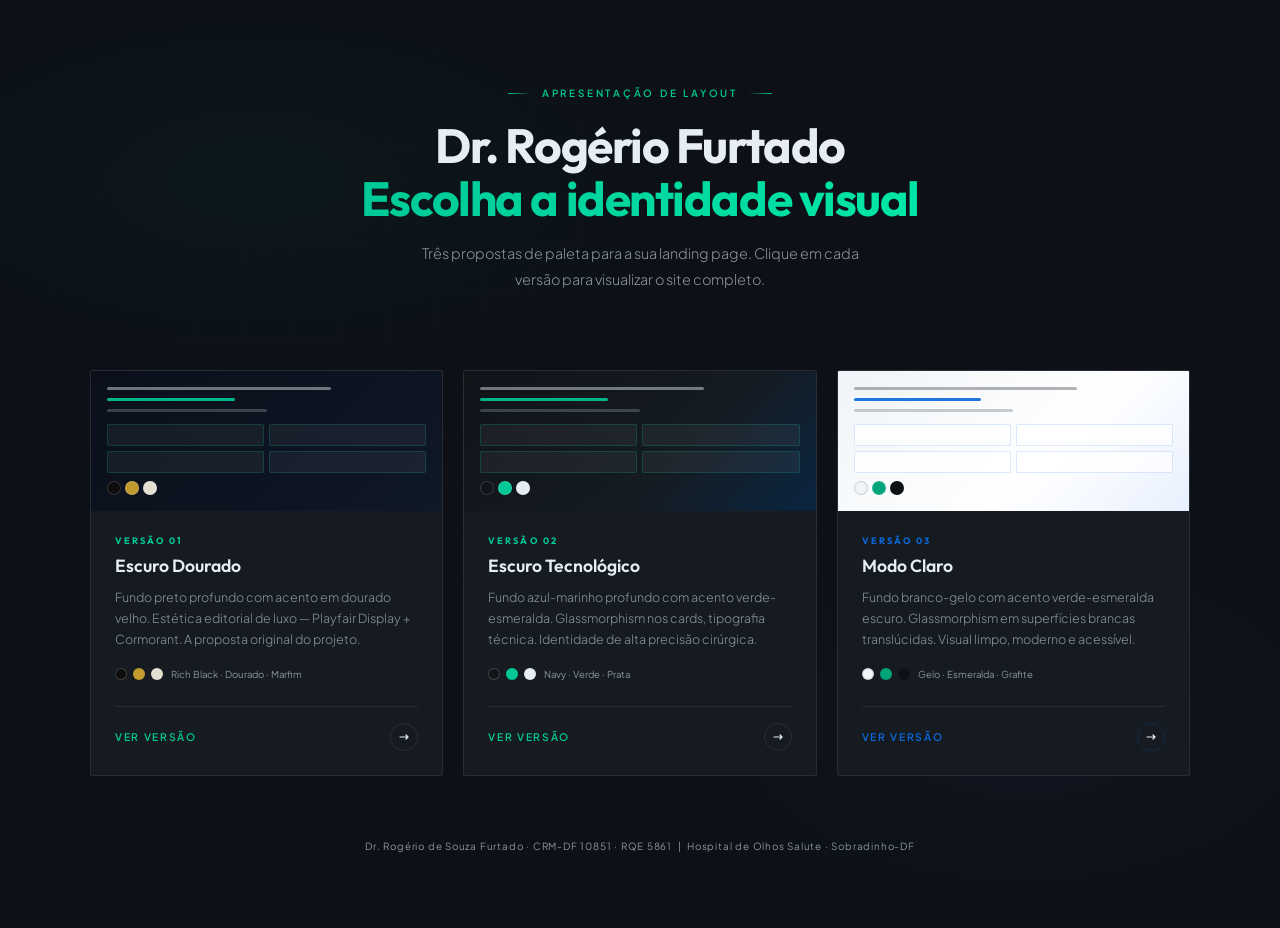
==== index.html @ bdd3b71c "Site" ====
<!DOCTYPE html>
<html lang="pt-BR">
<head>
  <meta charset="UTF-8" />
  <meta name="viewport" content="width=device-width, initial-scale=1.0" />
  <title>Dr. Rogério Furtado — Seleção de Layout</title>
  <link rel="preconnect" href="https://fonts.googleapis.com" />
  <link rel="preconnect" href="https://fonts.gstatic.com" crossorigin />
  <link href="https://fonts.googleapis.com/css2?family=Outfit:wght@300;400;500;600;700&family=Plus+Jakarta+Sans:wght@300;400;500;600&display=swap" rel="stylesheet" />
  <style>
    *, *::before, *::after { box-sizing: border-box; margin: 0; padding: 0; }

    :root {
      --bg:       #0d1117;
      --surface:  #161b22;
      --border:   rgba(255,255,255,0.08);
      --text:     #e6edf3;
      --muted:    #8b949e;
      --ff-d:     'Outfit', sans-serif;
      --ff-b:     'Plus Jakarta Sans', sans-serif;
      --ease:     cubic-bezier(0.16, 1, 0.3, 1);
    }

    html { -webkit-font-smoothing: antialiased; scroll-behavior: smooth; }

    body {
      background: var(--bg);
      color: var(--text);
      font-family: var(--ff-b);
      min-height: 100vh;
      display: flex;
      flex-direction: column;
      align-items: center;
      justify-content: center;
      padding: clamp(2rem, 6vw, 5rem) clamp(1.25rem, 4vw, 3rem);
      position: relative;
      overflow-x: hidden;
    }

    /* Ambient glow */
    body::before {
      content: '';
      position: fixed; inset: 0;
      background:
        radial-gradient(ellipse 60% 40% at 20% 20%, rgba(0,200,150,0.04) 0%, transparent 60%),
        radial-gradient(ellipse 50% 40% at 80% 80%, rgba(100,130,255,0.04) 0%, transparent 60%);
      pointer-events: none;
    }

    /* Subtle grid */
    body::after {
      content: '';
      position: fixed; inset: 0;
      background-image:
        linear-gradient(rgba(255,255,255,0.015) 1px, transparent 1px),
        linear-gradient(90deg, rgba(255,255,255,0.015) 1px, transparent 1px);
      background-size: 48px 48px;
      pointer-events: none;
      mask-image: radial-gradient(ellipse 80% 80% at 50% 50%, black 0%, transparent 80%);
      -webkit-mask-image: radial-gradient(ellipse 80% 80% at 50% 50%, black 0%, transparent 80%);
    }

    /* ── Header ── */
    .hub-header {
      text-align: center;
      margin-bottom: clamp(3rem, 6vw, 5rem);
      position: relative; z-index: 1;
    }

    .hub-header__label {
      display: inline-flex; align-items: center; gap: 0.6rem;
      font-family: var(--ff-b); font-size: 0.62rem; font-weight: 600;
      letter-spacing: 0.28em; text-transform: uppercase; color: #00c896;
      margin-bottom: 1.25rem;
    }

    .hub-header__label span {
      display: block; width: 24px; height: 1px;
      background: linear-gradient(90deg, #00c896, transparent);
    }

    .hub-header__title {
      font-family: var(--ff-d);
      font-size: clamp(1.8rem, 4vw, 3rem);
      font-weight: 700;
      letter-spacing: -0.03em;
      line-height: 1.1;
      margin-bottom: 1rem;
    }

    .hub-header__title em {
      font-style: normal;
      background: linear-gradient(135deg, #00c896 0%, #00e8a8 100%);
      -webkit-background-clip: text; -webkit-text-fill-color: transparent;
      background-clip: text;
    }

    .hub-header__sub {
      font-size: 0.9rem; font-weight: 300;
      color: var(--muted); max-width: 480px;
      margin-inline: auto; line-height: 1.8;
    }

    /* ── Cards grid ── */
    .cards {
      display: grid;
      grid-template-columns: repeat(3, 1fr);
      gap: 1.25rem;
      width: 100%;
      max-width: 1100px;
      position: relative; z-index: 1;
    }

    @media (max-width: 900px)  { .cards { grid-template-columns: 1fr 1fr; } }
    @media (max-width: 580px)  { .cards { grid-template-columns: 1fr; } }

    .card {
      background: var(--surface);
      border: 1px solid var(--border);
      border-radius: 2px;
      overflow: hidden;
      text-decoration: none;
      color: inherit;
      display: flex; flex-direction: column;
      transition: transform 0.4s var(--ease), border-color 0.35s, box-shadow 0.4s;
      cursor: pointer;
      position: relative;
    }

    .card::after {
      content: '';
      position: absolute; top: 0; left: 0; right: 100%; height: 2px;
      transition: right 0.5s var(--ease), box-shadow 0.5s;
    }

    .card:hover { transform: translateY(-6px); }
    .card:hover::after { right: 0; }

    /* Per-card accent colors */
    .card--escuro  { --accent: #00c896; --accent-glow: rgba(0,200,150,0.15); }
    .card--verde   { --accent: #00c896; --accent-glow: rgba(0,200,150,0.15); }
    .card--claro   { --accent: #0969da; --accent-glow: rgba(9,105,218,0.12); }

    .card:hover { border-color: var(--accent); box-shadow: 0 16px 48px var(--accent-glow); }
    .card::after { background: var(--accent); }
    .card:hover::after { box-shadow: 0 0 10px var(--accent); }

    /* ── Card palette preview ── */
    .card__palette {
      height: 140px;
      position: relative;
      overflow: hidden;
      flex-shrink: 0;
    }

    /* Escuro original */
    .card--escuro .card__palette {
      background: linear-gradient(135deg, #0A0F1A 0%, #0D1421 60%, #0F1826 100%);
    }

    /* Escuro verde */
    .card--verde .card__palette {
      background: linear-gradient(135deg, #0f1419 0%, #151b22 60%, #0a2540 100%);
    }

    /* Claro */
    .card--claro .card__palette {
      background: linear-gradient(135deg, #f0f4f8 0%, #ffffff 60%, #e8f0fe 100%);
    }

    /* Mini UI mockup inside palette */
    .card__mockup {
      position: absolute; inset: 0;
      display: flex; flex-direction: column;
      padding: 1rem;
      gap: 0.5rem;
    }

    .mock-bar {
      height: 3px; border-radius: 2px; opacity: 0.9;
    }
    .mock-bar--accent { background: var(--accent); width: 40%; }
    .mock-bar--text   { width: 70%; }
    .mock-bar--sub    { width: 50%; }

    .card--escuro .mock-bar--text { background: rgba(230,237,243,0.5); }
    .card--escuro .mock-bar--sub  { background: rgba(139,148,158,0.4); }
    .card--verde  .mock-bar--text { background: rgba(230,237,243,0.5); }
    .card--verde  .mock-bar--sub  { background: rgba(139,148,158,0.4); }
    .card--claro  .mock-bar--text { background: rgba(13,17,23,0.35); }
    .card--claro  .mock-bar--sub  { background: rgba(87,96,106,0.35); }

    .mock-grid {
      display: grid; grid-template-columns: 1fr 1fr;
      gap: 5px; margin-top: 4px; flex: 1;
    }

    .mock-card {
      border-radius: 2px;
    }
    .card--escuro .mock-card { background: rgba(255,255,255,0.05); border: 1px solid rgba(0,200,150,0.2); }
    .card--verde  .mock-card { background: rgba(255,255,255,0.05); border: 1px solid rgba(0,200,150,0.2); }
    .card--claro  .mock-card { background: rgba(255,255,255,0.7);  border: 1px solid rgba(9,105,218,0.15); }

    /* Colour swatches row */
    .mock-swatches {
      display: flex; gap: 4px; margin-top: auto;
    }

    .swatch {
      width: 14px; height: 14px; border-radius: 50%;
      border: 1px solid rgba(255,255,255,0.15);
    }

    /* ── Card body ── */
    .card__body {
      padding: 1.5rem;
      display: flex; flex-direction: column; gap: 0.6rem;
      flex: 1;
    }

    .card__number {
      font-family: var(--ff-d); font-size: 0.58rem; font-weight: 700;
      letter-spacing: 0.22em; text-transform: uppercase;
      color: var(--accent);
    }

    .card__name {
      font-family: var(--ff-d); font-size: 1.1rem; font-weight: 600;
      color: var(--text); line-height: 1.25;
    }

    .card__desc {
      font-size: 0.78rem; font-weight: 300; color: var(--muted);
      line-height: 1.7; flex: 1;
    }

    .card__swatches {
      display: flex; gap: 6px; align-items: center; margin-top: 0.5rem;
    }

    .card__swatch {
      width: 12px; height: 12px; border-radius: 50%;
    }

    .card__swatch-label {
      font-size: 0.6rem; color: var(--muted); margin-left: 2px;
    }

    .card__cta {
      display: flex; align-items: center; justify-content: space-between;
      margin-top: 1rem; padding-top: 1rem;
      border-top: 1px solid var(--border);
    }

    .card__cta-text {
      font-size: 0.65rem; font-weight: 600; letter-spacing: 0.16em;
      text-transform: uppercase; color: var(--accent);
    }

    .card__cta-arrow {
      width: 28px; height: 28px;
      border: 1px solid rgba(255,255,255,0.08);
      border-radius: 50%;
      display: flex; align-items: center; justify-content: center;
      transition: background 0.3s, border-color 0.3s, transform 0.3s var(--ease);
    }

    .card:hover .card__cta-arrow {
      background: var(--accent);
      border-color: var(--accent);
      transform: translateX(3px);
    }

    .card:hover .card__cta-arrow svg { color: #0d1117; }

    /* ── Footer ── */
    .hub-footer {
      margin-top: clamp(3rem, 5vw, 4rem);
      font-size: 0.62rem; color: var(--muted);
      letter-spacing: 0.08em; text-align: center;
      position: relative; z-index: 1;
    }

    /* Entrance animation */
    .hub-header, .cards, .hub-footer {
      opacity: 0; transform: translateY(20px);
      animation: fadeUp 0.8s cubic-bezier(0.16,1,0.3,1) forwards;
    }
    .cards       { animation-delay: 0.15s; }
    .hub-footer  { animation-delay: 0.3s; }

    @keyframes fadeUp { to { opacity: 1; transform: translateY(0); } }
  </style>
</head>
<body>

  <header class="hub-header">
    <p class="hub-header__label">
      <span></span>
      Apresentação de Layout
      <span style="transform:scaleX(-1);"></span>
    </p>
    <h1 class="hub-header__title">
      Dr. Rogério Furtado<br>
      <em>Escolha a identidade visual</em>
    </h1>
    <p class="hub-header__sub">
      Três propostas de paleta para a sua landing page.
      Clique em cada versão para visualizar o site completo.
    </p>
  </header>

  <div class="cards" role="list">

    <!-- Versão 1 — Escuro original -->
    <a href="preview_modo_escuro.html" class="card card--escuro" role="listitem" target="_blank" rel="noopener">
      <div class="card__palette" aria-hidden="true">
        <div class="card__mockup">
          <div class="mock-bar mock-bar--text"></div>
          <div class="mock-bar mock-bar--accent"></div>
          <div class="mock-bar mock-bar--sub"></div>
          <div class="mock-grid">
            <div class="mock-card"></div>
            <div class="mock-card"></div>
            <div class="mock-card"></div>
            <div class="mock-card"></div>
          </div>
          <div class="mock-swatches">
            <div class="swatch" style="background:#0D0D0D;"></div>
            <div class="swatch" style="background:#BF9B30;"></div>
            <div class="swatch" style="background:#E4E0D1;"></div>
          </div>
        </div>
      </div>
      <div class="card__body">
        <span class="card__number">Versão 01</span>
        <h2 class="card__name">Escuro Dourado</h2>
        <p class="card__desc">
          Fundo preto profundo com acento em dourado velho.
          Estética editorial de luxo — Playfair Display + Cormorant.
          A proposta original do projeto.
        </p>
        <div class="card__swatches">
          <div class="card__swatch" style="background:#0D0D0D; border:1px solid rgba(255,255,255,0.2);"></div>
          <div class="card__swatch" style="background:#BF9B30;"></div>
          <div class="card__swatch" style="background:#E4E0D1;"></div>
          <span class="card__swatch-label">Rich Black · Dourado · Marfim</span>
        </div>
        <div class="card__cta">
          <span class="card__cta-text">Ver versão</span>
          <div class="card__cta-arrow">
            <svg width="12" height="12" viewBox="0 0 12 12" fill="none">
              <path d="M2 6h8M8 4l2 2-2 2" stroke="currentColor" stroke-width="1.2" stroke-linecap="round" stroke-linejoin="round"/>
            </svg>
          </div>
        </div>
      </div>
    </a>

    <!-- Versão 2 — Escuro tecnológico verde -->
    <a href="preview_modo_escuro-verde.html" class="card card--verde" role="listitem" target="_blank" rel="noopener">
      <div class="card__palette" aria-hidden="true">
        <div class="card__mockup">
          <div class="mock-bar mock-bar--text"></div>
          <div class="mock-bar mock-bar--accent"></div>
          <div class="mock-bar mock-bar--sub"></div>
          <div class="mock-grid">
            <div class="mock-card"></div>
            <div class="mock-card"></div>
            <div class="mock-card"></div>
            <div class="mock-card"></div>
          </div>
          <div class="mock-swatches">
            <div class="swatch" style="background:#0f1419;"></div>
            <div class="swatch" style="background:#00c896;"></div>
            <div class="swatch" style="background:#e6edf3;"></div>
          </div>
        </div>
      </div>
      <div class="card__body">
        <span class="card__number">Versão 02</span>
        <h2 class="card__name">Escuro Tecnológico</h2>
        <p class="card__desc">
          Fundo azul-marinho profundo com acento verde-esmeralda.
          Glassmorphism nos cards, tipografia técnica.
          Identidade de alta precisão cirúrgica.
        </p>
        <div class="card__swatches">
          <div class="card__swatch" style="background:#0f1419; border:1px solid rgba(255,255,255,0.2);"></div>
          <div class="card__swatch" style="background:#00c896;"></div>
          <div class="card__swatch" style="background:#e6edf3;"></div>
          <span class="card__swatch-label">Navy · Verde · Prata</span>
        </div>
        <div class="card__cta">
          <span class="card__cta-text">Ver versão</span>
          <div class="card__cta-arrow">
            <svg width="12" height="12" viewBox="0 0 12 12" fill="none">
              <path d="M2 6h8M8 4l2 2-2 2" stroke="currentColor" stroke-width="1.2" stroke-linecap="round" stroke-linejoin="round"/>
            </svg>
          </div>
        </div>
      </div>
    </a>

    <!-- Versão 3 — Claro -->
    <a href="preview_modo_claro.html" class="card card--claro" role="listitem" target="_blank" rel="noopener">
      <div class="card__palette" aria-hidden="true">
        <div class="card__mockup">
          <div class="mock-bar mock-bar--text"></div>
          <div class="mock-bar mock-bar--accent"></div>
          <div class="mock-bar mock-bar--sub"></div>
          <div class="mock-grid">
            <div class="mock-card"></div>
            <div class="mock-card"></div>
            <div class="mock-card"></div>
            <div class="mock-card"></div>
          </div>
          <div class="mock-swatches">
            <div class="swatch" style="background:#f0f4f8; border:1px solid rgba(0,0,0,0.15);"></div>
            <div class="swatch" style="background:#00a37a;"></div>
            <div class="swatch" style="background:#0d1117; border:1px solid rgba(0,0,0,0.15);"></div>
          </div>
        </div>
      </div>
      <div class="card__body">
        <span class="card__number" style="color:#0969da;">Versão 03</span>
        <h2 class="card__name">Modo Claro</h2>
        <p class="card__desc">
          Fundo branco-gelo com acento verde-esmeralda escuro.
          Glassmorphism em superfícies brancas translúcidas.
          Visual limpo, moderno e acessível.
        </p>
        <div class="card__swatches">
          <div class="card__swatch" style="background:#f0f4f8; border:1px solid rgba(0,0,0,0.15);"></div>
          <div class="card__swatch" style="background:#00a37a;"></div>
          <div class="card__swatch" style="background:#0d1117;"></div>
          <span class="card__swatch-label">Gelo · Esmeralda · Grafite</span>
        </div>
        <div class="card__cta">
          <span class="card__cta-text" style="color:#0969da;">Ver versão</span>
          <div class="card__cta-arrow" style="border-color:rgba(9,105,218,0.2);">
            <svg width="12" height="12" viewBox="0 0 12 12" fill="none">
              <path d="M2 6h8M8 4l2 2-2 2" stroke="currentColor" stroke-width="1.2" stroke-linecap="round" stroke-linejoin="round"/>
            </svg>
          </div>
        </div>
      </div>
    </a>

  </div>

  <footer class="hub-footer">
    Dr. Rogério de Souza Furtado · CRM-DF 10851 · RQE 5861 &nbsp;|&nbsp; Hospital de Olhos Salute · Sobradinho-DF
  </footer>

</body>
</html>
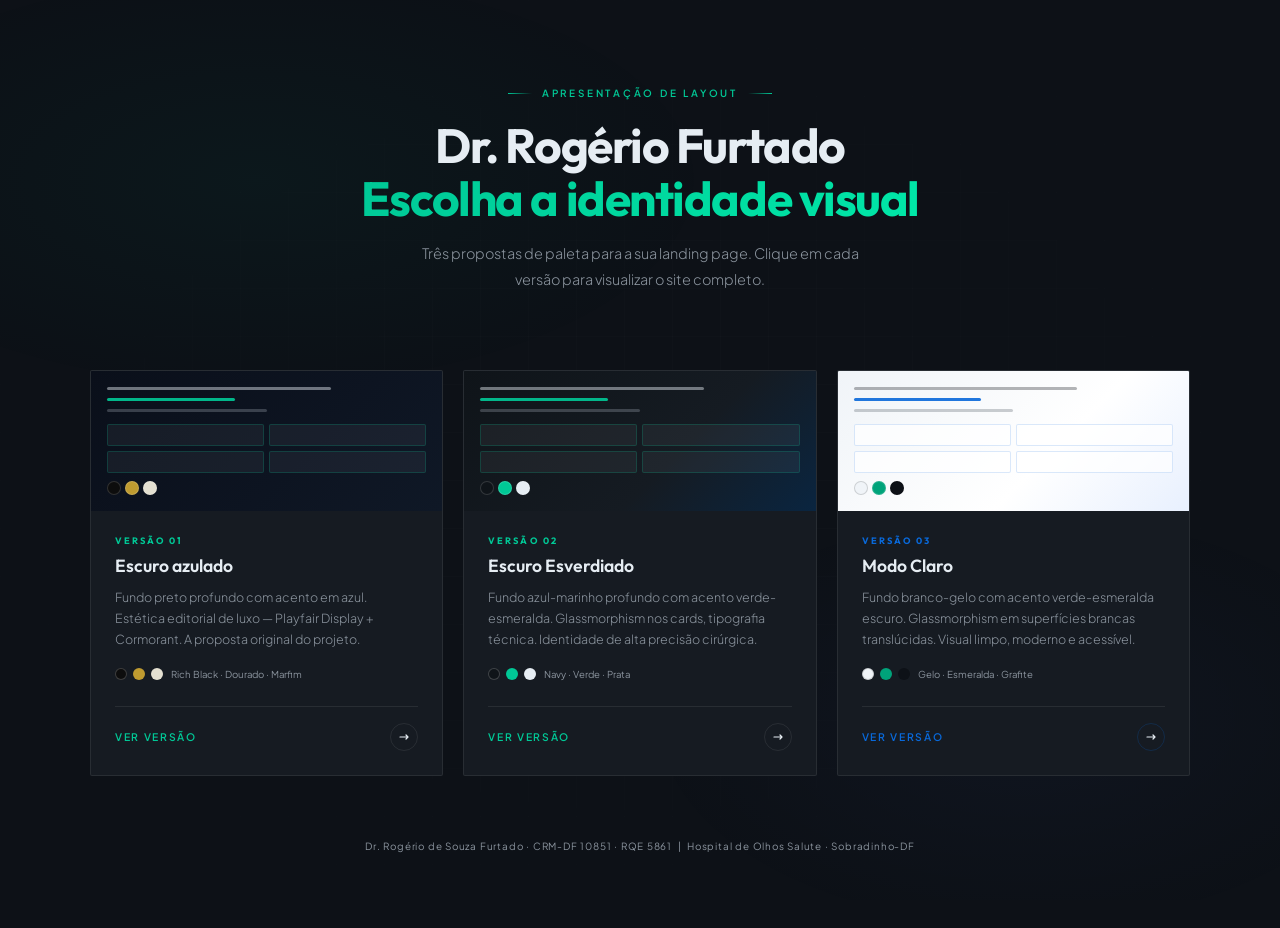
==== commit c1db2144: "Correções de nome" ====
--- a/index.html
+++ b/index.html
@@ -291,6 +291,22 @@
     .hub-footer  { animation-delay: 0.3s; }
 
     @keyframes fadeUp { to { opacity: 1; transform: translateY(0); } }
+
+    /* ── Hub mobile ──────────────────────────────────────────────── */
+    @media (max-width: 480px) {
+      body { padding: 2rem 1.1rem; }
+
+      .hub-header { margin-bottom: 2rem; }
+      .hub-header__title { font-size: clamp(1.4rem, 8vw, 2rem); }
+      .hub-header__sub   { font-size: 0.8rem; }
+
+      .cards { gap: 0.85rem; }
+
+      .card__palette  { height: 110px; }
+      .card__body     { padding: 1.1rem; }
+      .card__name     { font-size: 0.95rem; }
+      .card__desc     { font-size: 0.73rem; }
+    }
   </style>
 </head>
 <body>
@@ -335,9 +351,9 @@
       </div>
       <div class="card__body">
         <span class="card__number">Versão 01</span>
-        <h2 class="card__name">Escuro Dourado</h2>
+        <h2 class="card__name">Escuro azulado</h2>
         <p class="card__desc">
-          Fundo preto profundo com acento em dourado velho.
+          Fundo preto profundo com acento em azul.
           Estética editorial de luxo — Playfair Display + Cormorant.
           A proposta original do projeto.
         </p>
@@ -380,7 +396,7 @@
       </div>
       <div class="card__body">
         <span class="card__number">Versão 02</span>
-        <h2 class="card__name">Escuro Tecnológico</h2>
+        <h2 class="card__name">Escuro Esverdiado</h2>
         <p class="card__desc">
           Fundo azul-marinho profundo com acento verde-esmeralda.
           Glassmorphism nos cards, tipografia técnica.
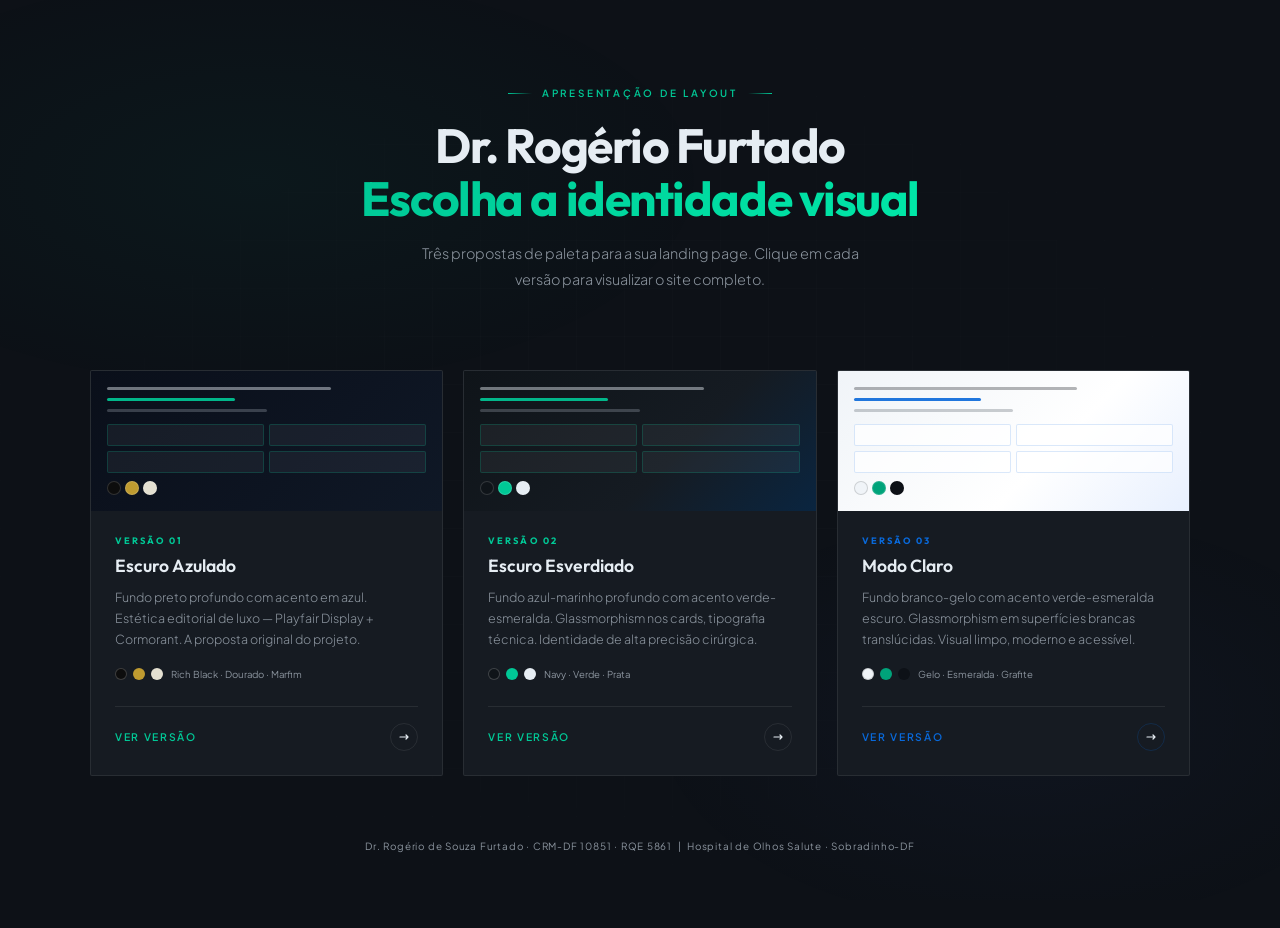
==== commit a3d60908: "a" ====
--- a/index.html
+++ b/index.html
@@ -351,7 +351,7 @@
       </div>
       <div class="card__body">
         <span class="card__number">Versão 01</span>
-        <h2 class="card__name">Escuro azulado</h2>
+        <h2 class="card__name">Escuro Azulado</h2>
         <p class="card__desc">
           Fundo preto profundo com acento em azul.
           Estética editorial de luxo — Playfair Display + Cormorant.
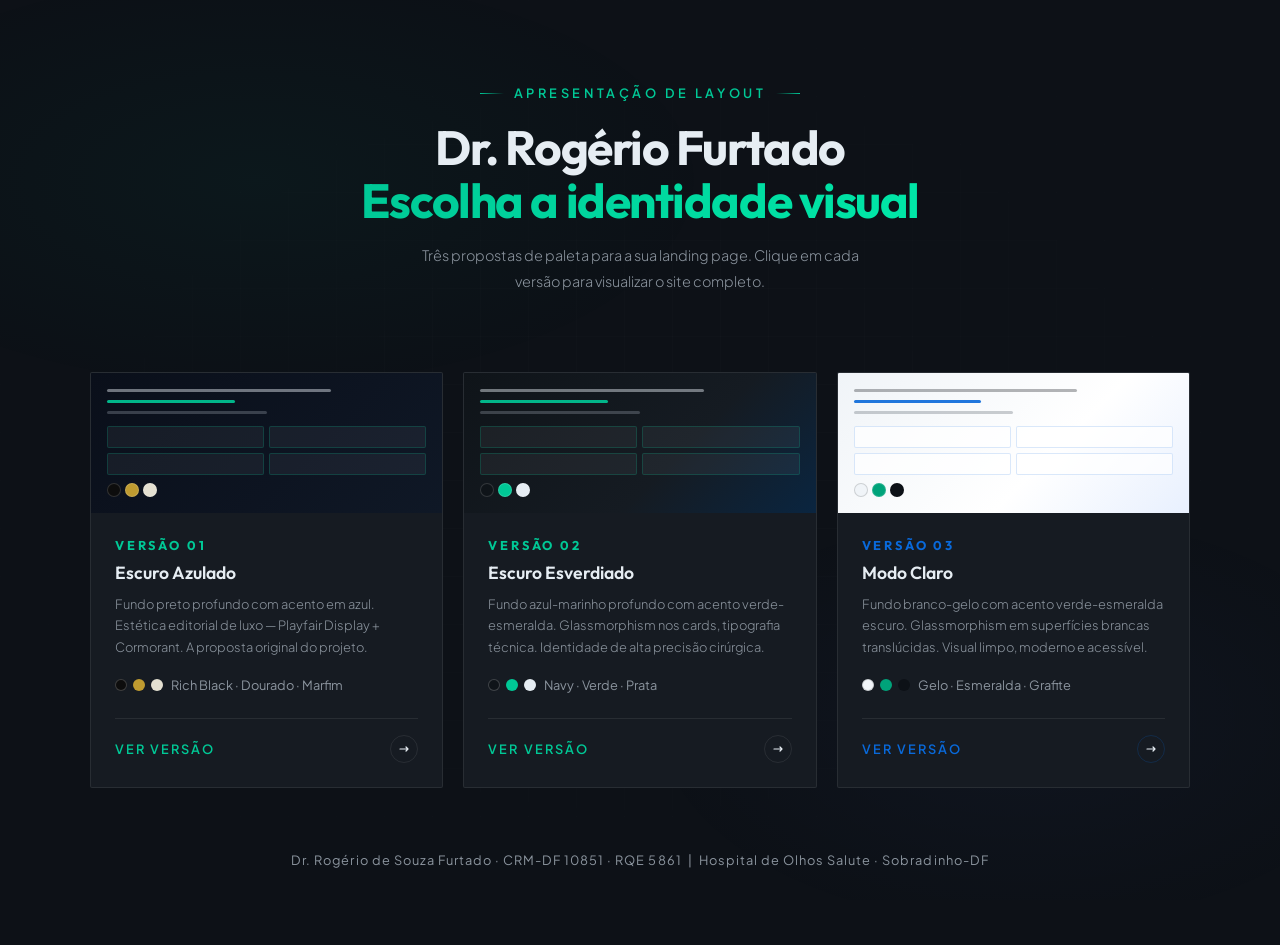
==== commit 4e92e3ef: "update manhã" ====
--- a/index.html
+++ b/index.html
@@ -1,27 +1,39 @@
-<!DOCTYPE html>
+﻿<!DOCTYPE html>
 <html lang="pt-BR">
+
 <head>
   <meta charset="UTF-8" />
   <meta name="viewport" content="width=device-width, initial-scale=1.0" />
   <title>Dr. Rogério Furtado — Seleção de Layout</title>
   <link rel="preconnect" href="https://fonts.googleapis.com" />
   <link rel="preconnect" href="https://fonts.gstatic.com" crossorigin />
-  <link href="https://fonts.googleapis.com/css2?family=Outfit:wght@300;400;500;600;700&family=Plus+Jakarta+Sans:wght@300;400;500;600&display=swap" rel="stylesheet" />
+  <link
+    href="https://fonts.googleapis.com/css2?family=Outfit:wght@300;400;500;600;700&family=Plus+Jakarta+Sans:wght@300;400;500;600&display=swap"
+    rel="stylesheet" />
   <style>
-    *, *::before, *::after { box-sizing: border-box; margin: 0; padding: 0; }
+    *,
+    *::before,
+    *::after {
+      box-sizing: border-box;
+      margin: 0;
+      padding: 0;
+    }
 
     :root {
-      --bg:       #0d1117;
-      --surface:  #161b22;
-      --border:   rgba(255,255,255,0.08);
-      --text:     #e6edf3;
-      --muted:    #8b949e;
-      --ff-d:     'Outfit', sans-serif;
-      --ff-b:     'Plus Jakarta Sans', sans-serif;
-      --ease:     cubic-bezier(0.16, 1, 0.3, 1);
-    }
-
-    html { -webkit-font-smoothing: antialiased; scroll-behavior: smooth; }
+      --bg: #0d1117;
+      --surface: #161b22;
+      --border: rgba(255, 255, 255, 0.08);
+      --text: #e6edf3;
+      --muted: #8b949e;
+      --ff-d: 'Outfit', sans-serif;
+      --ff-b: 'Plus Jakarta Sans', sans-serif;
+      --ease: cubic-bezier(0.16, 1, 0.3, 1);
+    }
+
+    html {
+      -webkit-font-smoothing: antialiased;
+      scroll-behavior: smooth;
+    }
 
     body {
       background: var(--bg);
@@ -40,20 +52,22 @@
     /* Ambient glow */
     body::before {
       content: '';
-      position: fixed; inset: 0;
+      position: fixed;
+      inset: 0;
       background:
-        radial-gradient(ellipse 60% 40% at 20% 20%, rgba(0,200,150,0.04) 0%, transparent 60%),
-        radial-gradient(ellipse 50% 40% at 80% 80%, rgba(100,130,255,0.04) 0%, transparent 60%);
+        radial-gradient(ellipse 60% 40% at 20% 20%, rgba(0, 200, 150, 0.04) 0%, transparent 60%),
+        radial-gradient(ellipse 50% 40% at 80% 80%, rgba(100, 130, 255, 0.04) 0%, transparent 60%);
       pointer-events: none;
     }
 
     /* Subtle grid */
     body::after {
       content: '';
-      position: fixed; inset: 0;
+      position: fixed;
+      inset: 0;
       background-image:
-        linear-gradient(rgba(255,255,255,0.015) 1px, transparent 1px),
-        linear-gradient(90deg, rgba(255,255,255,0.015) 1px, transparent 1px);
+        linear-gradient(rgba(255, 255, 255, 0.015) 1px, transparent 1px),
+        linear-gradient(90deg, rgba(255, 255, 255, 0.015) 1px, transparent 1px);
       background-size: 48px 48px;
       pointer-events: none;
       mask-image: radial-gradient(ellipse 80% 80% at 50% 50%, black 0%, transparent 80%);
@@ -64,18 +78,27 @@
     .hub-header {
       text-align: center;
       margin-bottom: clamp(3rem, 6vw, 5rem);
-      position: relative; z-index: 1;
+      position: relative;
+      z-index: 1;
     }
 
     .hub-header__label {
-      display: inline-flex; align-items: center; gap: 0.6rem;
-      font-family: var(--ff-b); font-size: 0.62rem; font-weight: 600;
-      letter-spacing: 0.28em; text-transform: uppercase; color: #00c896;
+      display: inline-flex;
+      align-items: center;
+      gap: 0.6rem;
+      font-family: var(--ff-b);
+      font-size: 0.8rem;
+      font-weight: 600;
+      letter-spacing: 0.28em;
+      text-transform: uppercase;
+      color: #00c896;
       margin-bottom: 1.25rem;
     }
 
     .hub-header__label span {
-      display: block; width: 24px; height: 1px;
+      display: block;
+      width: 24px;
+      height: 1px;
       background: linear-gradient(90deg, #00c896, transparent);
     }
 
@@ -91,14 +114,18 @@
     .hub-header__title em {
       font-style: normal;
       background: linear-gradient(135deg, #00c896 0%, #00e8a8 100%);
-      -webkit-background-clip: text; -webkit-text-fill-color: transparent;
+      -webkit-background-clip: text;
+      -webkit-text-fill-color: transparent;
       background-clip: text;
     }
 
     .hub-header__sub {
-      font-size: 0.9rem; font-weight: 300;
-      color: var(--muted); max-width: 480px;
-      margin-inline: auto; line-height: 1.8;
+      font-size: 0.9rem;
+      font-weight: 300;
+      color: var(--muted);
+      max-width: 480px;
+      margin-inline: auto;
+      line-height: 1.8;
     }
 
     /* ── Cards grid ── */
@@ -108,11 +135,21 @@
       gap: 1.25rem;
       width: 100%;
       max-width: 1100px;
-      position: relative; z-index: 1;
-    }
-
-    @media (max-width: 900px)  { .cards { grid-template-columns: 1fr 1fr; } }
-    @media (max-width: 580px)  { .cards { grid-template-columns: 1fr; } }
+      position: relative;
+      z-index: 1;
+    }
+
+    @media (max-width: 900px) {
+      .cards {
+        grid-template-columns: 1fr 1fr;
+      }
+    }
+
+    @media (max-width: 580px) {
+      .cards {
+        grid-template-columns: 1fr;
+      }
+    }
 
     .card {
       background: var(--surface);
@@ -121,7 +158,8 @@
       overflow: hidden;
       text-decoration: none;
       color: inherit;
-      display: flex; flex-direction: column;
+      display: flex;
+      flex-direction: column;
       transition: transform 0.4s var(--ease), border-color 0.35s, box-shadow 0.4s;
       cursor: pointer;
       position: relative;
@@ -129,21 +167,50 @@
 
     .card::after {
       content: '';
-      position: absolute; top: 0; left: 0; right: 100%; height: 2px;
+      position: absolute;
+      top: 0;
+      left: 0;
+      right: 100%;
+      height: 2px;
       transition: right 0.5s var(--ease), box-shadow 0.5s;
     }
 
-    .card:hover { transform: translateY(-6px); }
-    .card:hover::after { right: 0; }
+    .card:hover {
+      transform: translateY(-6px);
+    }
+
+    .card:hover::after {
+      right: 0;
+    }
 
     /* Per-card accent colors */
-    .card--escuro  { --accent: #00c896; --accent-glow: rgba(0,200,150,0.15); }
-    .card--verde   { --accent: #00c896; --accent-glow: rgba(0,200,150,0.15); }
-    .card--claro   { --accent: #0969da; --accent-glow: rgba(9,105,218,0.12); }
-
-    .card:hover { border-color: var(--accent); box-shadow: 0 16px 48px var(--accent-glow); }
-    .card::after { background: var(--accent); }
-    .card:hover::after { box-shadow: 0 0 10px var(--accent); }
+    .card--escuro {
+      --accent: #00c896;
+      --accent-glow: rgba(0, 200, 150, 0.15);
+    }
+
+    .card--verde {
+      --accent: #00c896;
+      --accent-glow: rgba(0, 200, 150, 0.15);
+    }
+
+    .card--claro {
+      --accent: #0969da;
+      --accent-glow: rgba(9, 105, 218, 0.12);
+    }
+
+    .card:hover {
+      border-color: var(--accent);
+      box-shadow: 0 16px 48px var(--accent-glow);
+    }
+
+    .card::after {
+      background: var(--accent);
+    }
+
+    .card:hover::after {
+      box-shadow: 0 0 10px var(--accent);
+    }
 
     /* ── Card palette preview ── */
     .card__palette {
@@ -170,99 +237,176 @@
 
     /* Mini UI mockup inside palette */
     .card__mockup {
-      position: absolute; inset: 0;
-      display: flex; flex-direction: column;
+      position: absolute;
+      inset: 0;
+      display: flex;
+      flex-direction: column;
       padding: 1rem;
       gap: 0.5rem;
     }
 
     .mock-bar {
-      height: 3px; border-radius: 2px; opacity: 0.9;
-    }
-    .mock-bar--accent { background: var(--accent); width: 40%; }
-    .mock-bar--text   { width: 70%; }
-    .mock-bar--sub    { width: 50%; }
-
-    .card--escuro .mock-bar--text { background: rgba(230,237,243,0.5); }
-    .card--escuro .mock-bar--sub  { background: rgba(139,148,158,0.4); }
-    .card--verde  .mock-bar--text { background: rgba(230,237,243,0.5); }
-    .card--verde  .mock-bar--sub  { background: rgba(139,148,158,0.4); }
-    .card--claro  .mock-bar--text { background: rgba(13,17,23,0.35); }
-    .card--claro  .mock-bar--sub  { background: rgba(87,96,106,0.35); }
+      height: 3px;
+      border-radius: 2px;
+      opacity: 0.9;
+    }
+
+    .mock-bar--accent {
+      background: var(--accent);
+      width: 40%;
+    }
+
+    .mock-bar--text {
+      width: 70%;
+    }
+
+    .mock-bar--sub {
+      width: 50%;
+    }
+
+    .card--escuro .mock-bar--text {
+      background: rgba(230, 237, 243, 0.5);
+    }
+
+    .card--escuro .mock-bar--sub {
+      background: rgba(139, 148, 158, 0.4);
+    }
+
+    .card--verde .mock-bar--text {
+      background: rgba(230, 237, 243, 0.5);
+    }
+
+    .card--verde .mock-bar--sub {
+      background: rgba(139, 148, 158, 0.4);
+    }
+
+    .card--claro .mock-bar--text {
+      background: rgba(13, 17, 23, 0.35);
+    }
+
+    .card--claro .mock-bar--sub {
+      background: rgba(87, 96, 106, 0.35);
+    }
 
     .mock-grid {
-      display: grid; grid-template-columns: 1fr 1fr;
-      gap: 5px; margin-top: 4px; flex: 1;
+      display: grid;
+      grid-template-columns: 1fr 1fr;
+      gap: 5px;
+      margin-top: 4px;
+      flex: 1;
     }
 
     .mock-card {
       border-radius: 2px;
     }
-    .card--escuro .mock-card { background: rgba(255,255,255,0.05); border: 1px solid rgba(0,200,150,0.2); }
-    .card--verde  .mock-card { background: rgba(255,255,255,0.05); border: 1px solid rgba(0,200,150,0.2); }
-    .card--claro  .mock-card { background: rgba(255,255,255,0.7);  border: 1px solid rgba(9,105,218,0.15); }
+
+    .card--escuro .mock-card {
+      background: rgba(255, 255, 255, 0.05);
+      border: 1px solid rgba(0, 200, 150, 0.2);
+    }
+
+    .card--verde .mock-card {
+      background: rgba(255, 255, 255, 0.05);
+      border: 1px solid rgba(0, 200, 150, 0.2);
+    }
+
+    .card--claro .mock-card {
+      background: rgba(255, 255, 255, 0.7);
+      border: 1px solid rgba(9, 105, 218, 0.15);
+    }
 
     /* Colour swatches row */
     .mock-swatches {
-      display: flex; gap: 4px; margin-top: auto;
+      display: flex;
+      gap: 4px;
+      margin-top: auto;
     }
 
     .swatch {
-      width: 14px; height: 14px; border-radius: 50%;
-      border: 1px solid rgba(255,255,255,0.15);
+      width: 14px;
+      height: 14px;
+      border-radius: 50%;
+      border: 1px solid rgba(255, 255, 255, 0.15);
     }
 
     /* ── Card body ── */
     .card__body {
       padding: 1.5rem;
-      display: flex; flex-direction: column; gap: 0.6rem;
+      display: flex;
+      flex-direction: column;
+      gap: 0.6rem;
       flex: 1;
     }
 
     .card__number {
-      font-family: var(--ff-d); font-size: 0.58rem; font-weight: 700;
-      letter-spacing: 0.22em; text-transform: uppercase;
+      font-family: var(--ff-d);
+      font-size: 0.8rem;
+      font-weight: 700;
+      letter-spacing: 0.22em;
+      text-transform: uppercase;
       color: var(--accent);
     }
 
     .card__name {
-      font-family: var(--ff-d); font-size: 1.1rem; font-weight: 600;
-      color: var(--text); line-height: 1.25;
+      font-family: var(--ff-d);
+      font-size: 1.1rem;
+      font-weight: 600;
+      color: var(--text);
+      line-height: 1.25;
     }
 
     .card__desc {
-      font-size: 0.78rem; font-weight: 300; color: var(--muted);
-      line-height: 1.7; flex: 1;
+      font-size: 0.8rem;
+      font-weight: 300;
+      color: var(--muted);
+      line-height: 1.7;
+      flex: 1;
     }
 
     .card__swatches {
-      display: flex; gap: 6px; align-items: center; margin-top: 0.5rem;
+      display: flex;
+      gap: 6px;
+      align-items: center;
+      margin-top: 0.5rem;
     }
 
     .card__swatch {
-      width: 12px; height: 12px; border-radius: 50%;
+      width: 12px;
+      height: 12px;
+      border-radius: 50%;
     }
 
     .card__swatch-label {
-      font-size: 0.6rem; color: var(--muted); margin-left: 2px;
+      font-size: 0.8rem;
+      color: var(--muted);
+      margin-left: 2px;
     }
 
     .card__cta {
-      display: flex; align-items: center; justify-content: space-between;
-      margin-top: 1rem; padding-top: 1rem;
+      display: flex;
+      align-items: center;
+      justify-content: space-between;
+      margin-top: 1rem;
+      padding-top: 1rem;
       border-top: 1px solid var(--border);
     }
 
     .card__cta-text {
-      font-size: 0.65rem; font-weight: 600; letter-spacing: 0.16em;
-      text-transform: uppercase; color: var(--accent);
+      font-size: 0.8rem;
+      font-weight: 600;
+      letter-spacing: 0.16em;
+      text-transform: uppercase;
+      color: var(--accent);
     }
 
     .card__cta-arrow {
-      width: 28px; height: 28px;
-      border: 1px solid rgba(255,255,255,0.08);
+      width: 28px;
+      height: 28px;
+      border: 1px solid rgba(255, 255, 255, 0.08);
       border-radius: 50%;
-      display: flex; align-items: center; justify-content: center;
+      display: flex;
+      align-items: center;
+      justify-content: center;
       transition: background 0.3s, border-color 0.3s, transform 0.3s var(--ease);
     }
 
@@ -272,43 +416,86 @@
       transform: translateX(3px);
     }
 
-    .card:hover .card__cta-arrow svg { color: #0d1117; }
+    .card:hover .card__cta-arrow svg {
+      color: #0d1117;
+    }
 
     /* ── Footer ── */
     .hub-footer {
       margin-top: clamp(3rem, 5vw, 4rem);
-      font-size: 0.62rem; color: var(--muted);
-      letter-spacing: 0.08em; text-align: center;
-      position: relative; z-index: 1;
+      font-size: 0.8rem;
+      color: var(--muted);
+      letter-spacing: 0.08em;
+      text-align: center;
+      position: relative;
+      z-index: 1;
     }
 
     /* Entrance animation */
-    .hub-header, .cards, .hub-footer {
-      opacity: 0; transform: translateY(20px);
-      animation: fadeUp 0.8s cubic-bezier(0.16,1,0.3,1) forwards;
-    }
-    .cards       { animation-delay: 0.15s; }
-    .hub-footer  { animation-delay: 0.3s; }
-
-    @keyframes fadeUp { to { opacity: 1; transform: translateY(0); } }
+    .hub-header,
+    .cards,
+    .hub-footer {
+      opacity: 0;
+      transform: translateY(20px);
+      animation: fadeUp 0.8s cubic-bezier(0.16, 1, 0.3, 1) forwards;
+    }
+
+    .cards {
+      animation-delay: 0.15s;
+    }
+
+    .hub-footer {
+      animation-delay: 0.3s;
+    }
+
+    @keyframes fadeUp {
+      to {
+        opacity: 1;
+        transform: translateY(0);
+      }
+    }
 
     /* ── Hub mobile ──────────────────────────────────────────────── */
     @media (max-width: 480px) {
-      body { padding: 2rem 1.1rem; }
-
-      .hub-header { margin-bottom: 2rem; }
-      .hub-header__title { font-size: clamp(1.4rem, 8vw, 2rem); }
-      .hub-header__sub   { font-size: 0.8rem; }
-
-      .cards { gap: 0.85rem; }
-
-      .card__palette  { height: 110px; }
-      .card__body     { padding: 1.1rem; }
-      .card__name     { font-size: 0.95rem; }
-      .card__desc     { font-size: 0.73rem; }
+      body {
+        padding: 2rem 1.1rem;
+      }
+
+      .hub-header {
+        margin-bottom: 2rem;
+      }
+
+      .hub-header__title {
+        font-size: clamp(1.4rem, 8vw, 2rem);
+      }
+
+      .hub-header__sub {
+        font-size: 0.8rem;
+      }
+
+      .cards {
+        gap: 0.85rem;
+      }
+
+      .card__palette {
+        height: 110px;
+      }
+
+      .card__body {
+        padding: 1.1rem;
+      }
+
+      .card__name {
+        font-size: 0.95rem;
+      }
+
+      .card__desc {
+        font-size: 0.8rem;
+      }
     }
   </style>
 </head>
+
 <body>
 
   <header class="hub-header">
@@ -367,7 +554,8 @@
           <span class="card__cta-text">Ver versão</span>
           <div class="card__cta-arrow">
             <svg width="12" height="12" viewBox="0 0 12 12" fill="none">
-              <path d="M2 6h8M8 4l2 2-2 2" stroke="currentColor" stroke-width="1.2" stroke-linecap="round" stroke-linejoin="round"/>
+              <path d="M2 6h8M8 4l2 2-2 2" stroke="currentColor" stroke-width="1.2" stroke-linecap="round"
+                stroke-linejoin="round" />
             </svg>
           </div>
         </div>
@@ -412,7 +600,8 @@
           <span class="card__cta-text">Ver versão</span>
           <div class="card__cta-arrow">
             <svg width="12" height="12" viewBox="0 0 12 12" fill="none">
-              <path d="M2 6h8M8 4l2 2-2 2" stroke="currentColor" stroke-width="1.2" stroke-linecap="round" stroke-linejoin="round"/>
+              <path d="M2 6h8M8 4l2 2-2 2" stroke="currentColor" stroke-width="1.2" stroke-linecap="round"
+                stroke-linejoin="round" />
             </svg>
           </div>
         </div>
@@ -457,7 +646,8 @@
           <span class="card__cta-text" style="color:#0969da;">Ver versão</span>
           <div class="card__cta-arrow" style="border-color:rgba(9,105,218,0.2);">
             <svg width="12" height="12" viewBox="0 0 12 12" fill="none">
-              <path d="M2 6h8M8 4l2 2-2 2" stroke="currentColor" stroke-width="1.2" stroke-linecap="round" stroke-linejoin="round"/>
+              <path d="M2 6h8M8 4l2 2-2 2" stroke="currentColor" stroke-width="1.2" stroke-linecap="round"
+                stroke-linejoin="round" />
             </svg>
           </div>
         </div>
@@ -471,4 +661,5 @@
   </footer>
 
 </body>
+
 </html>
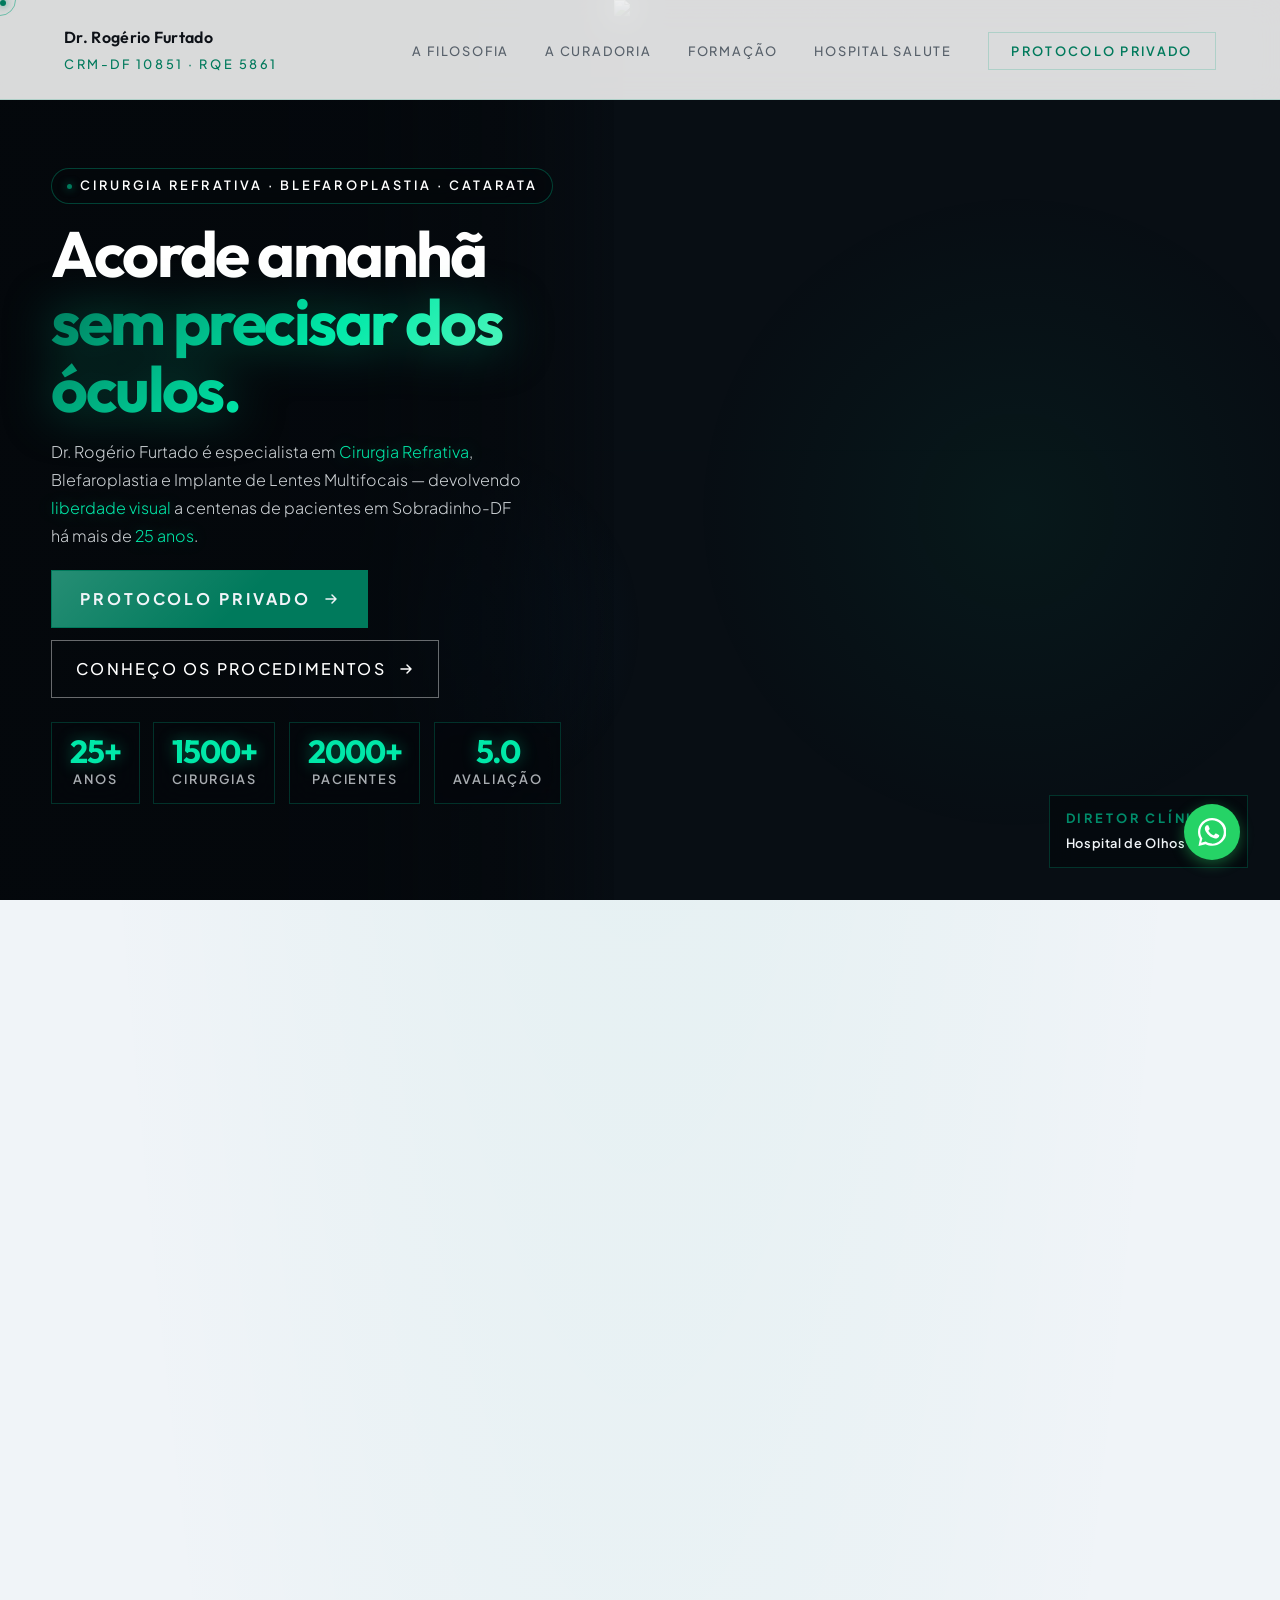
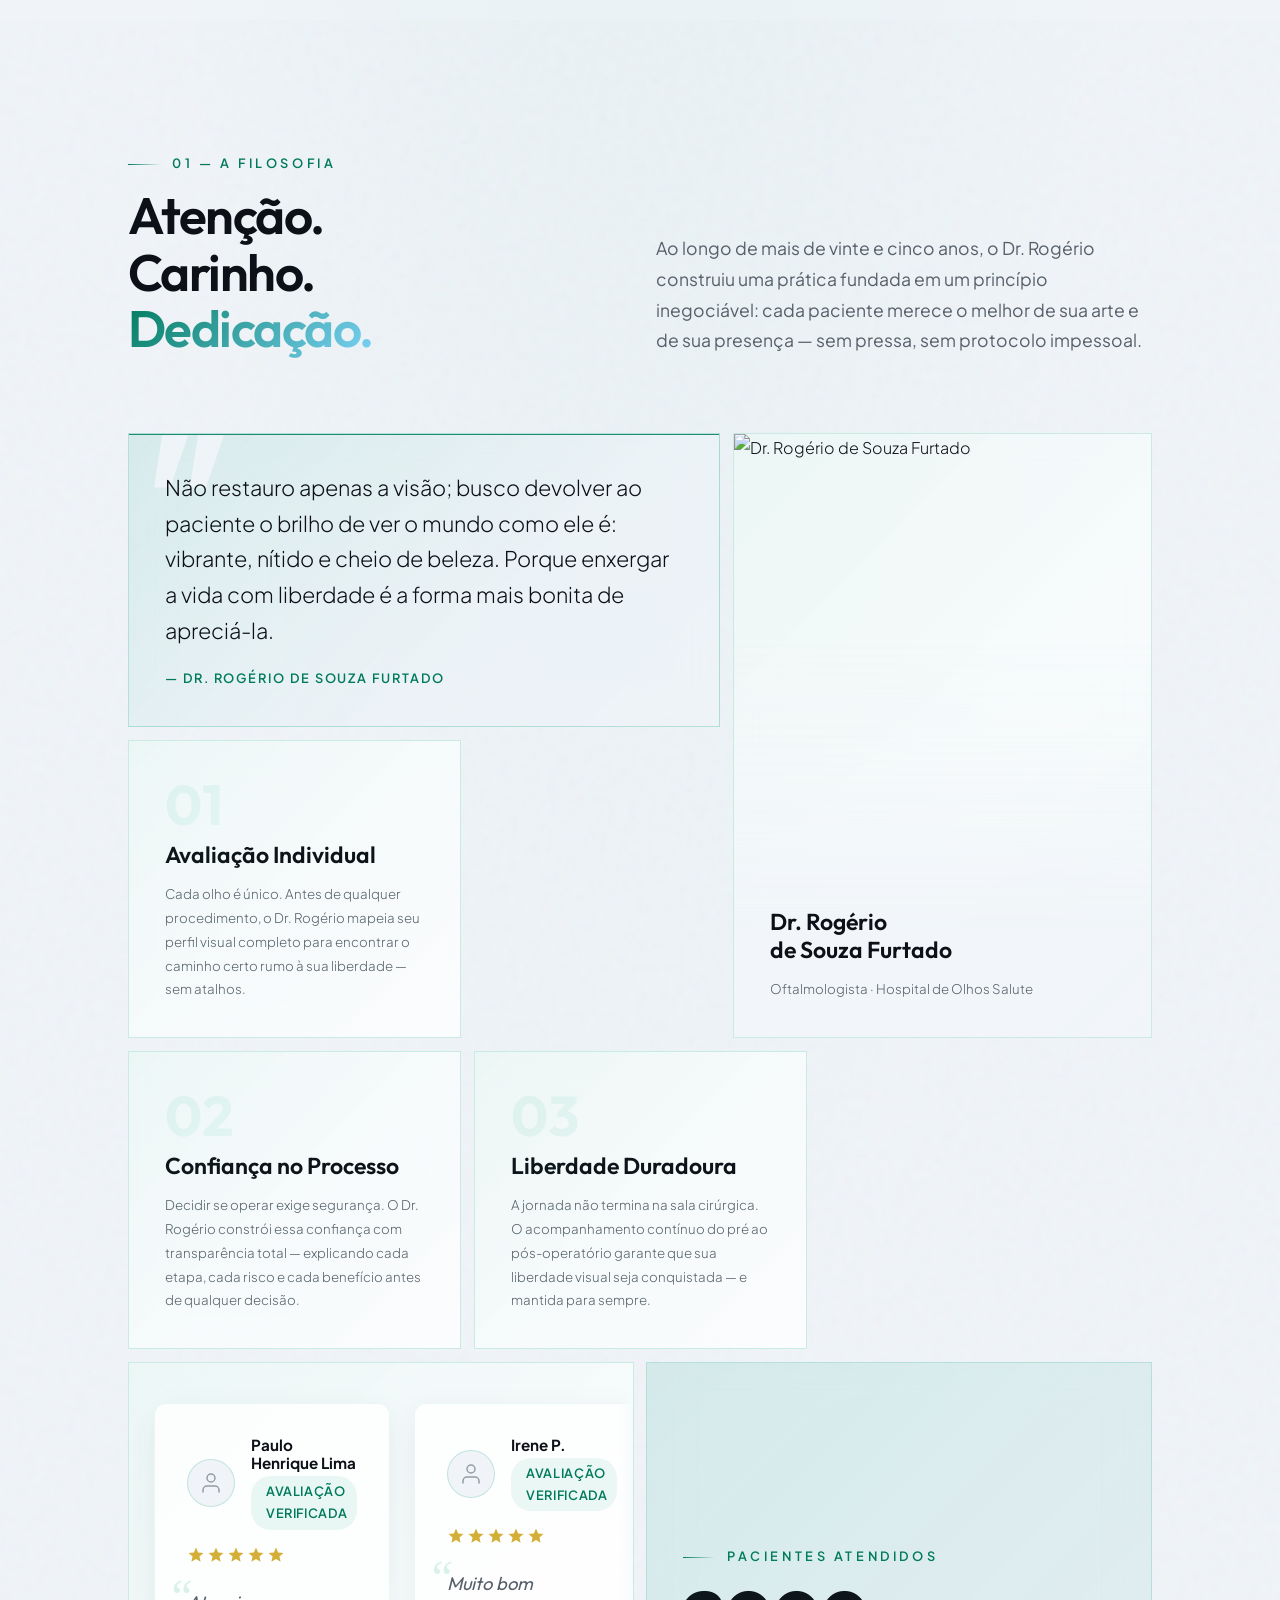
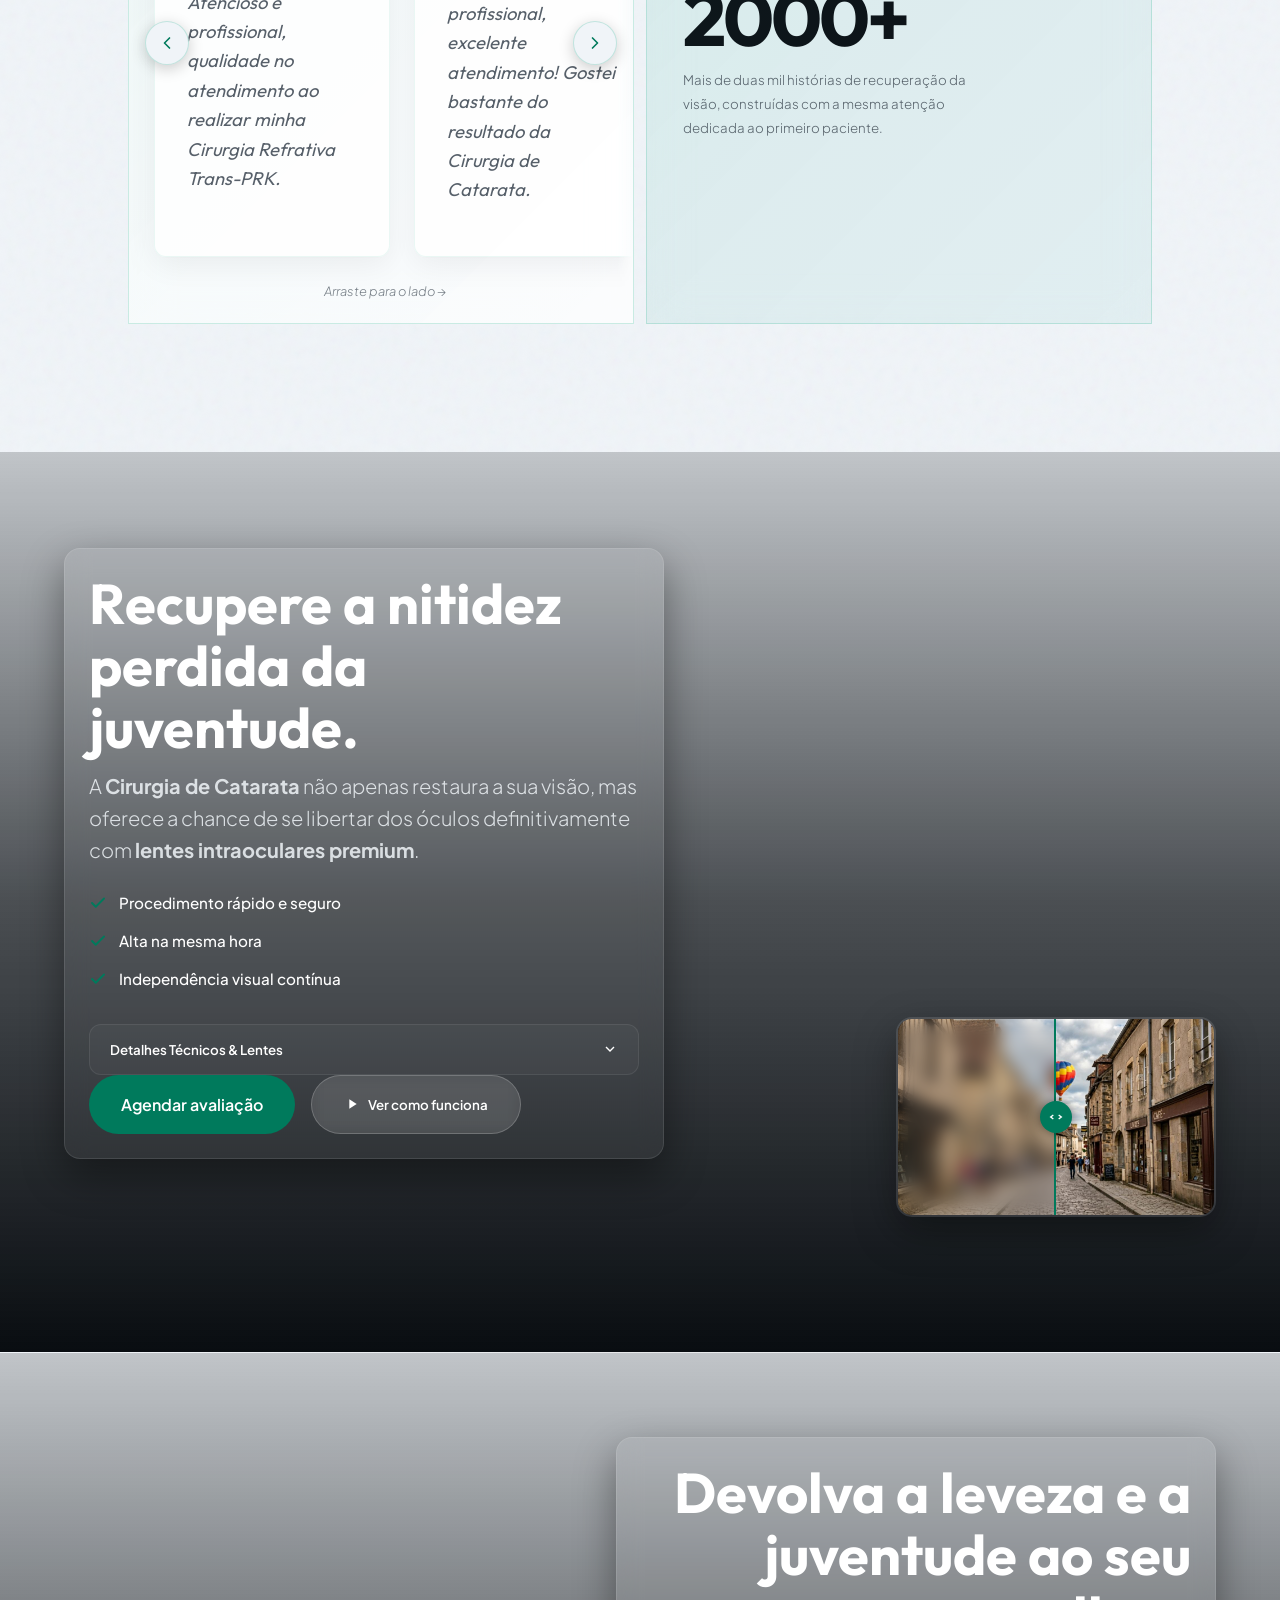
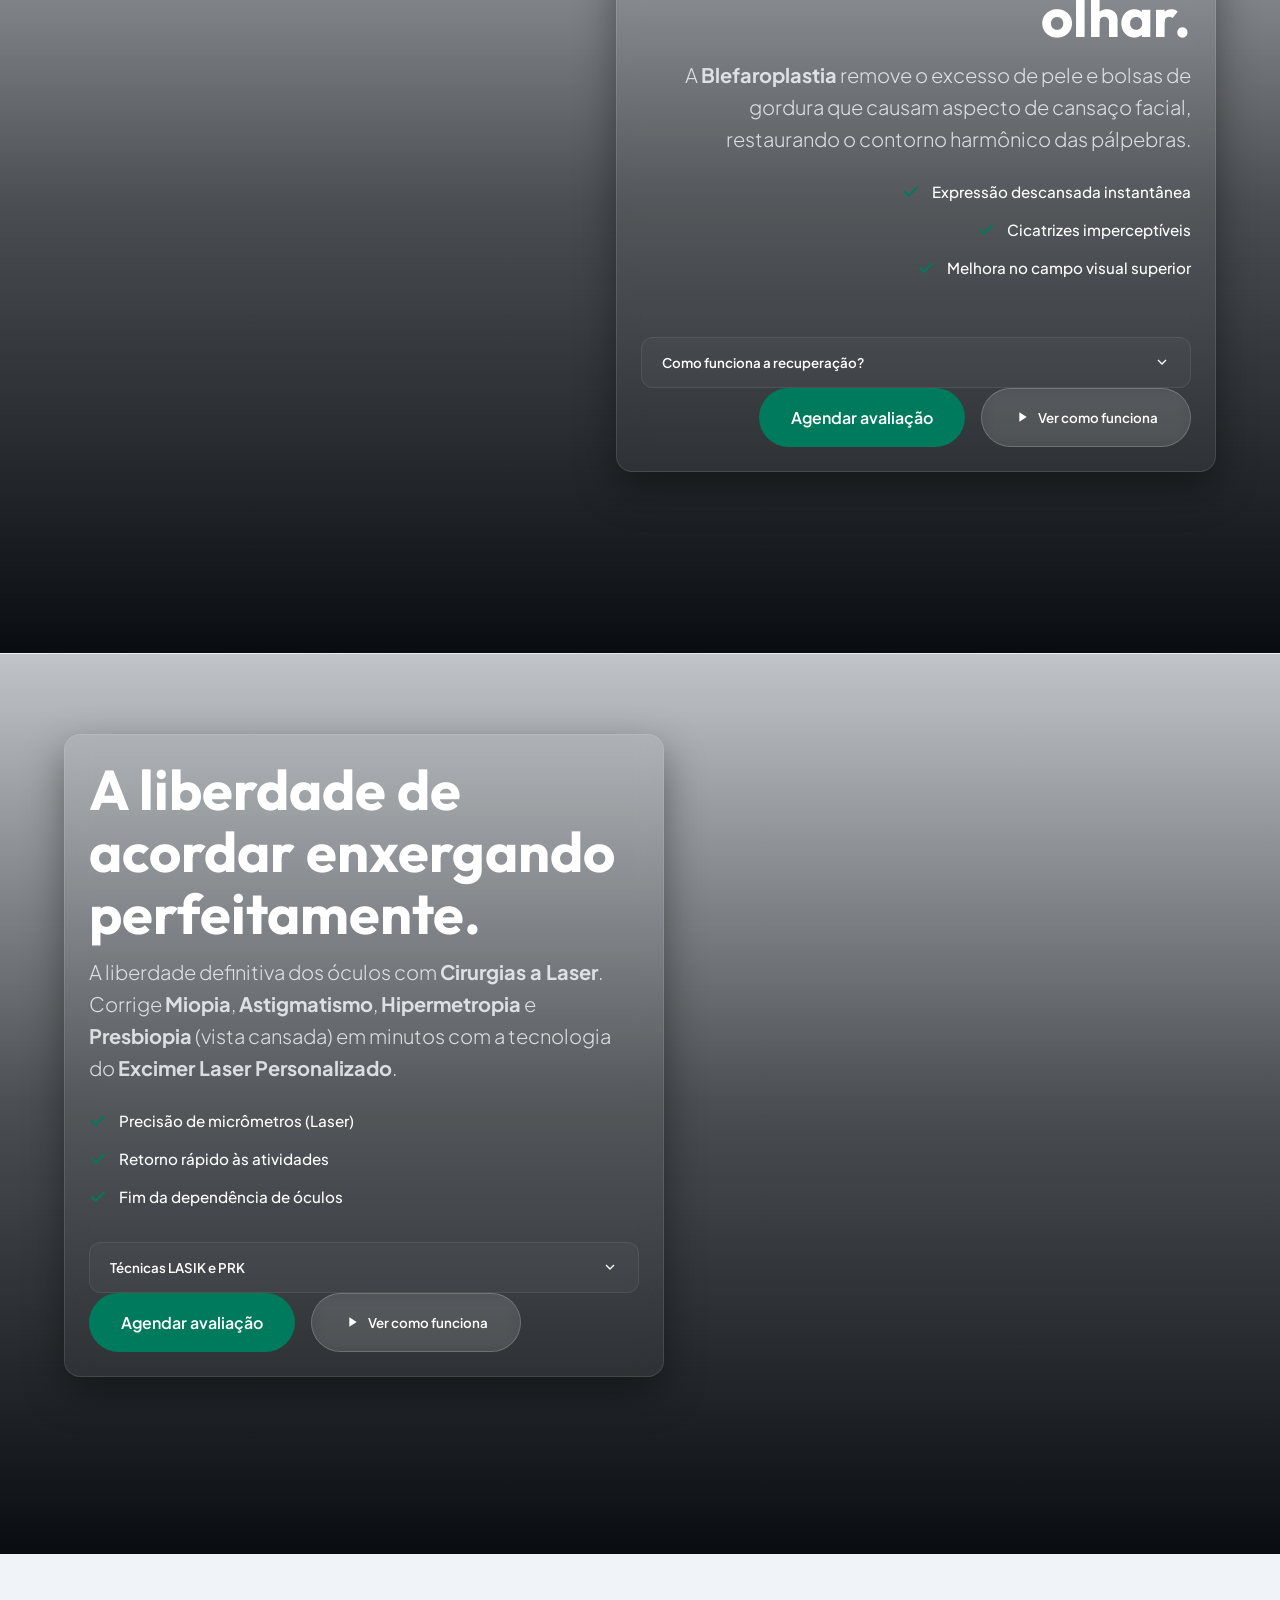
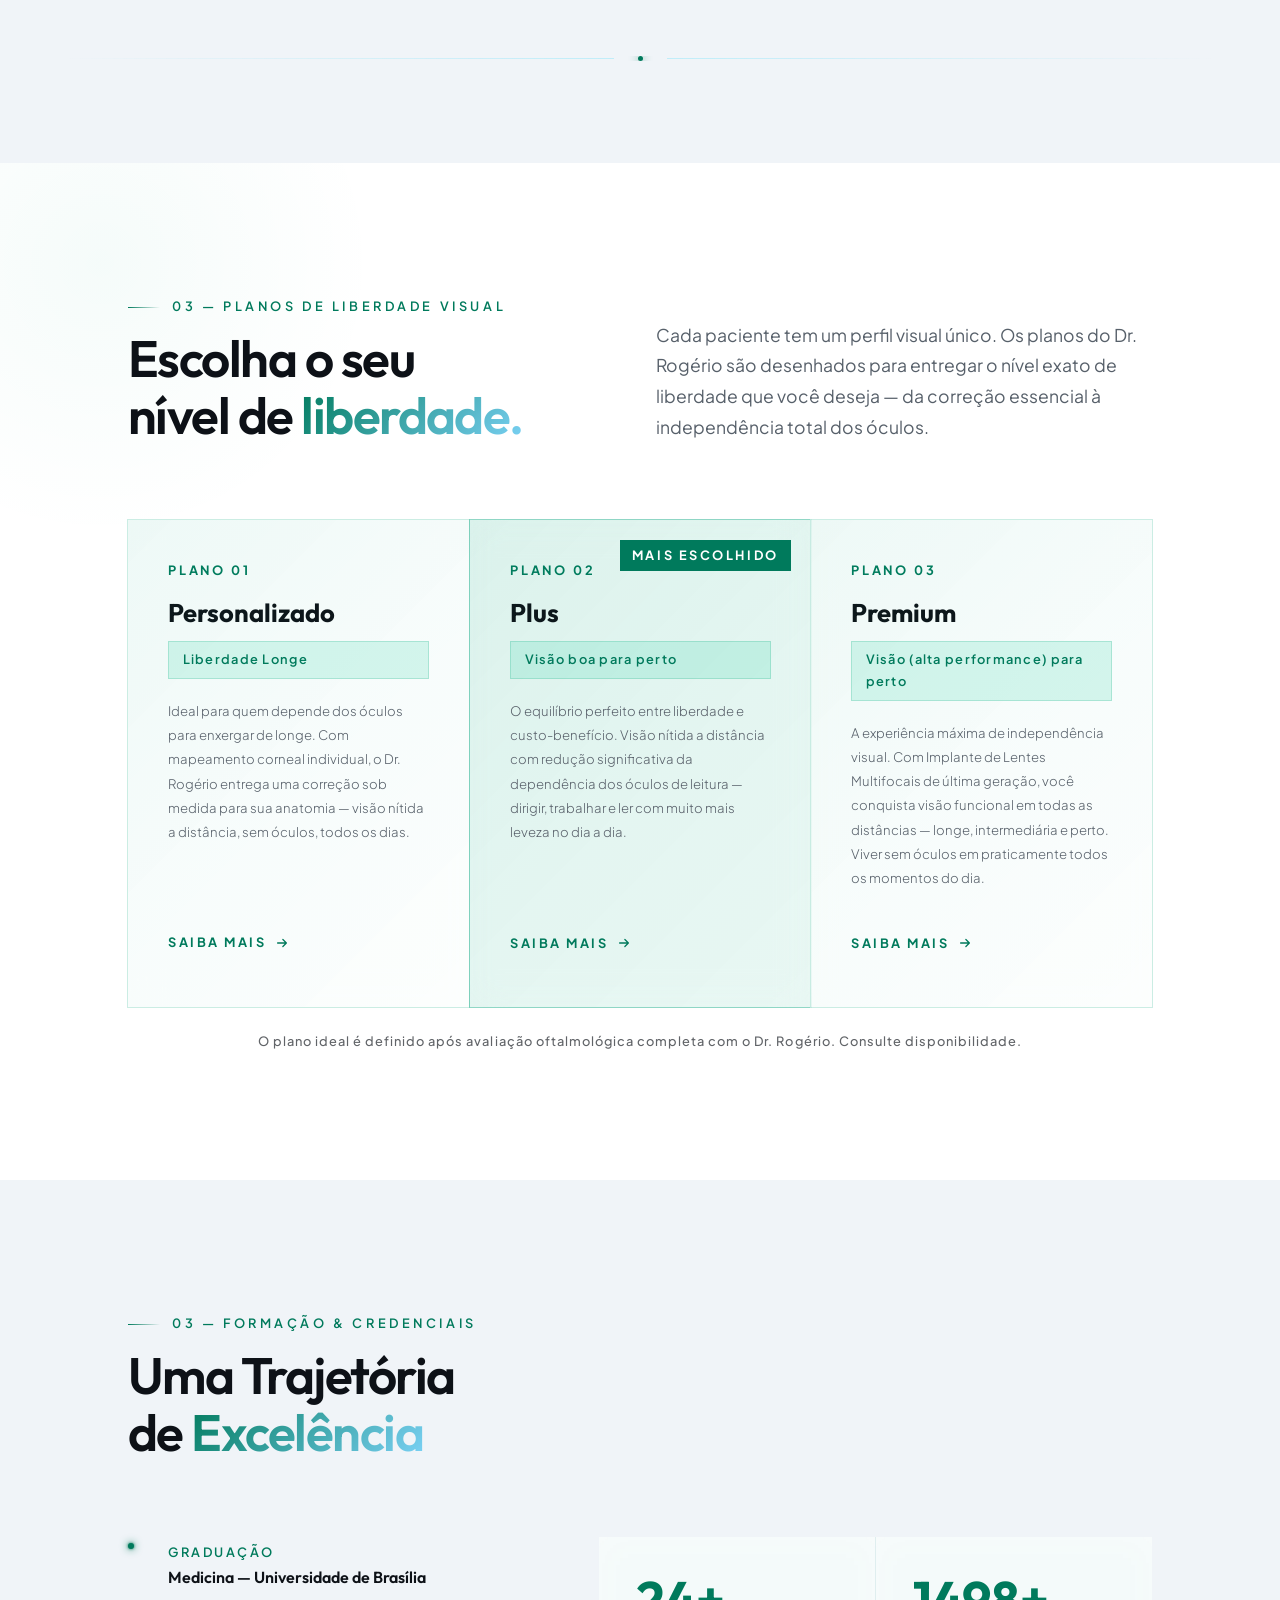
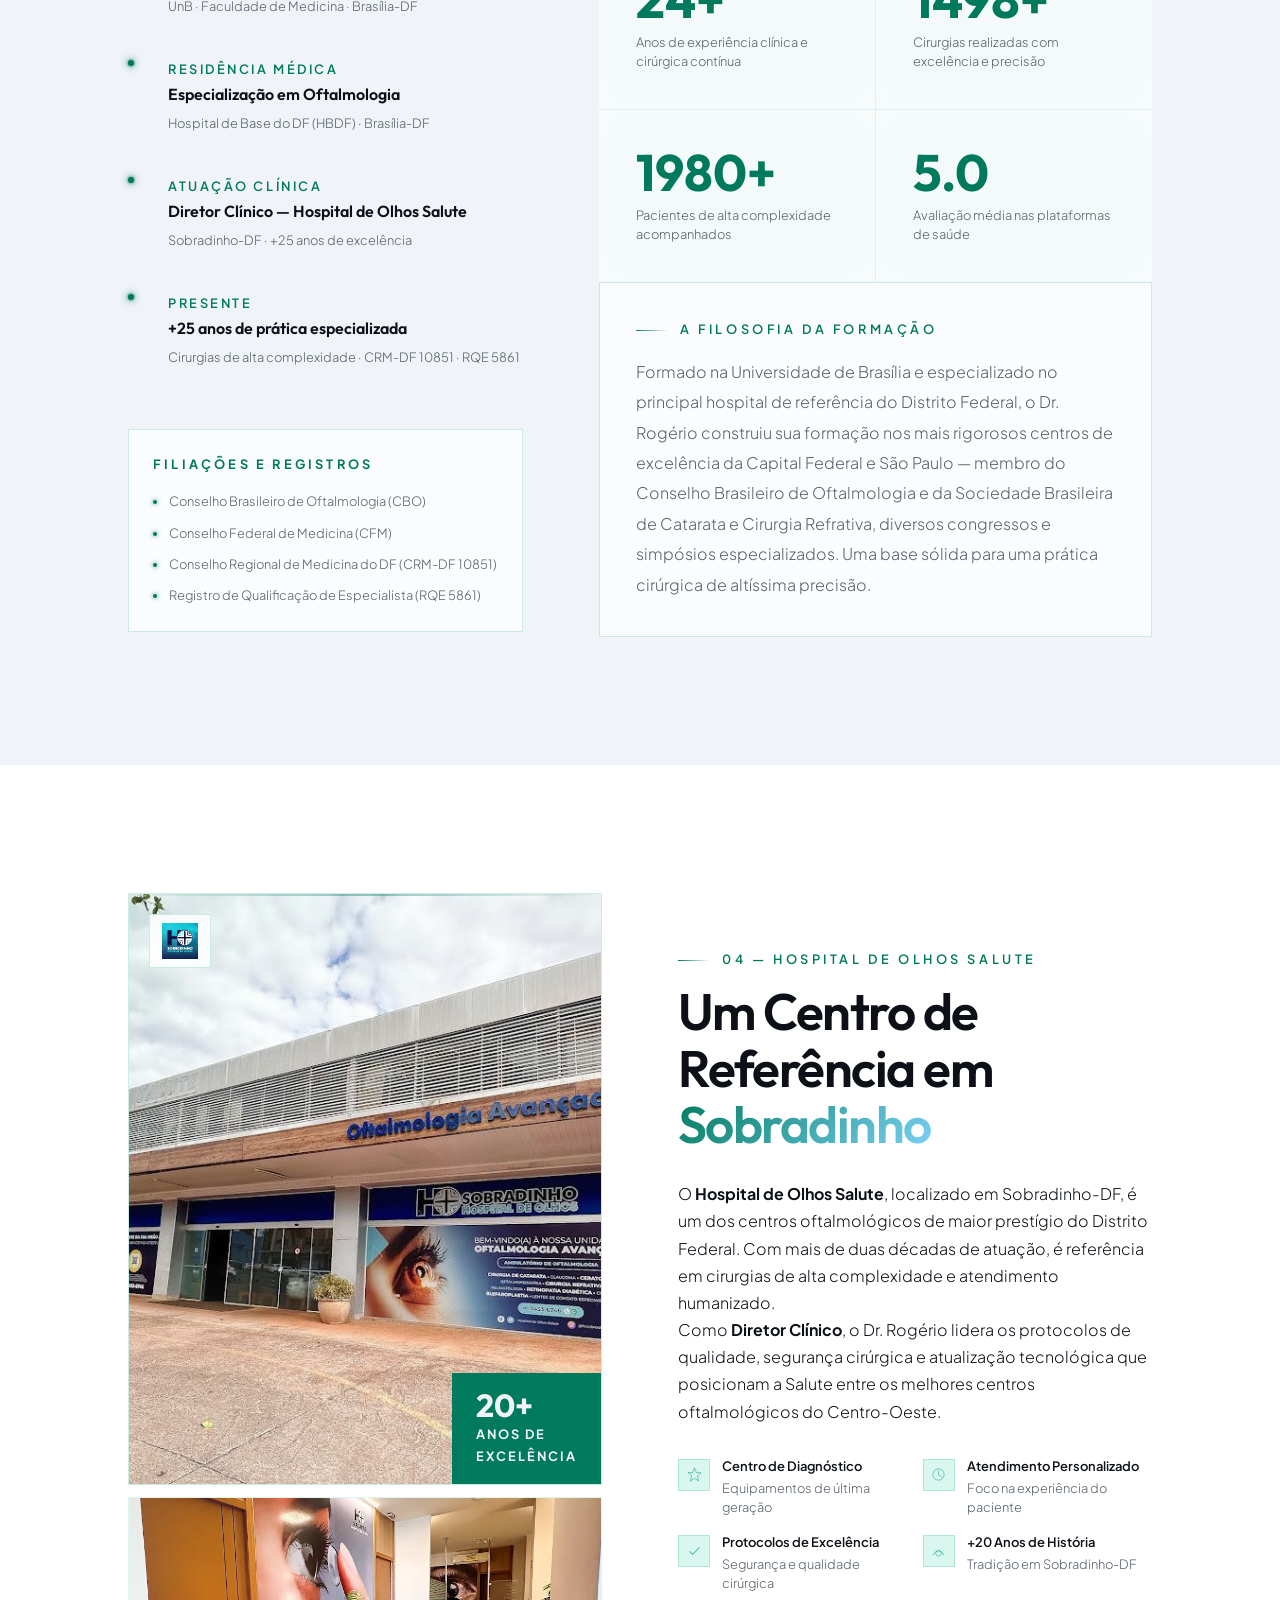
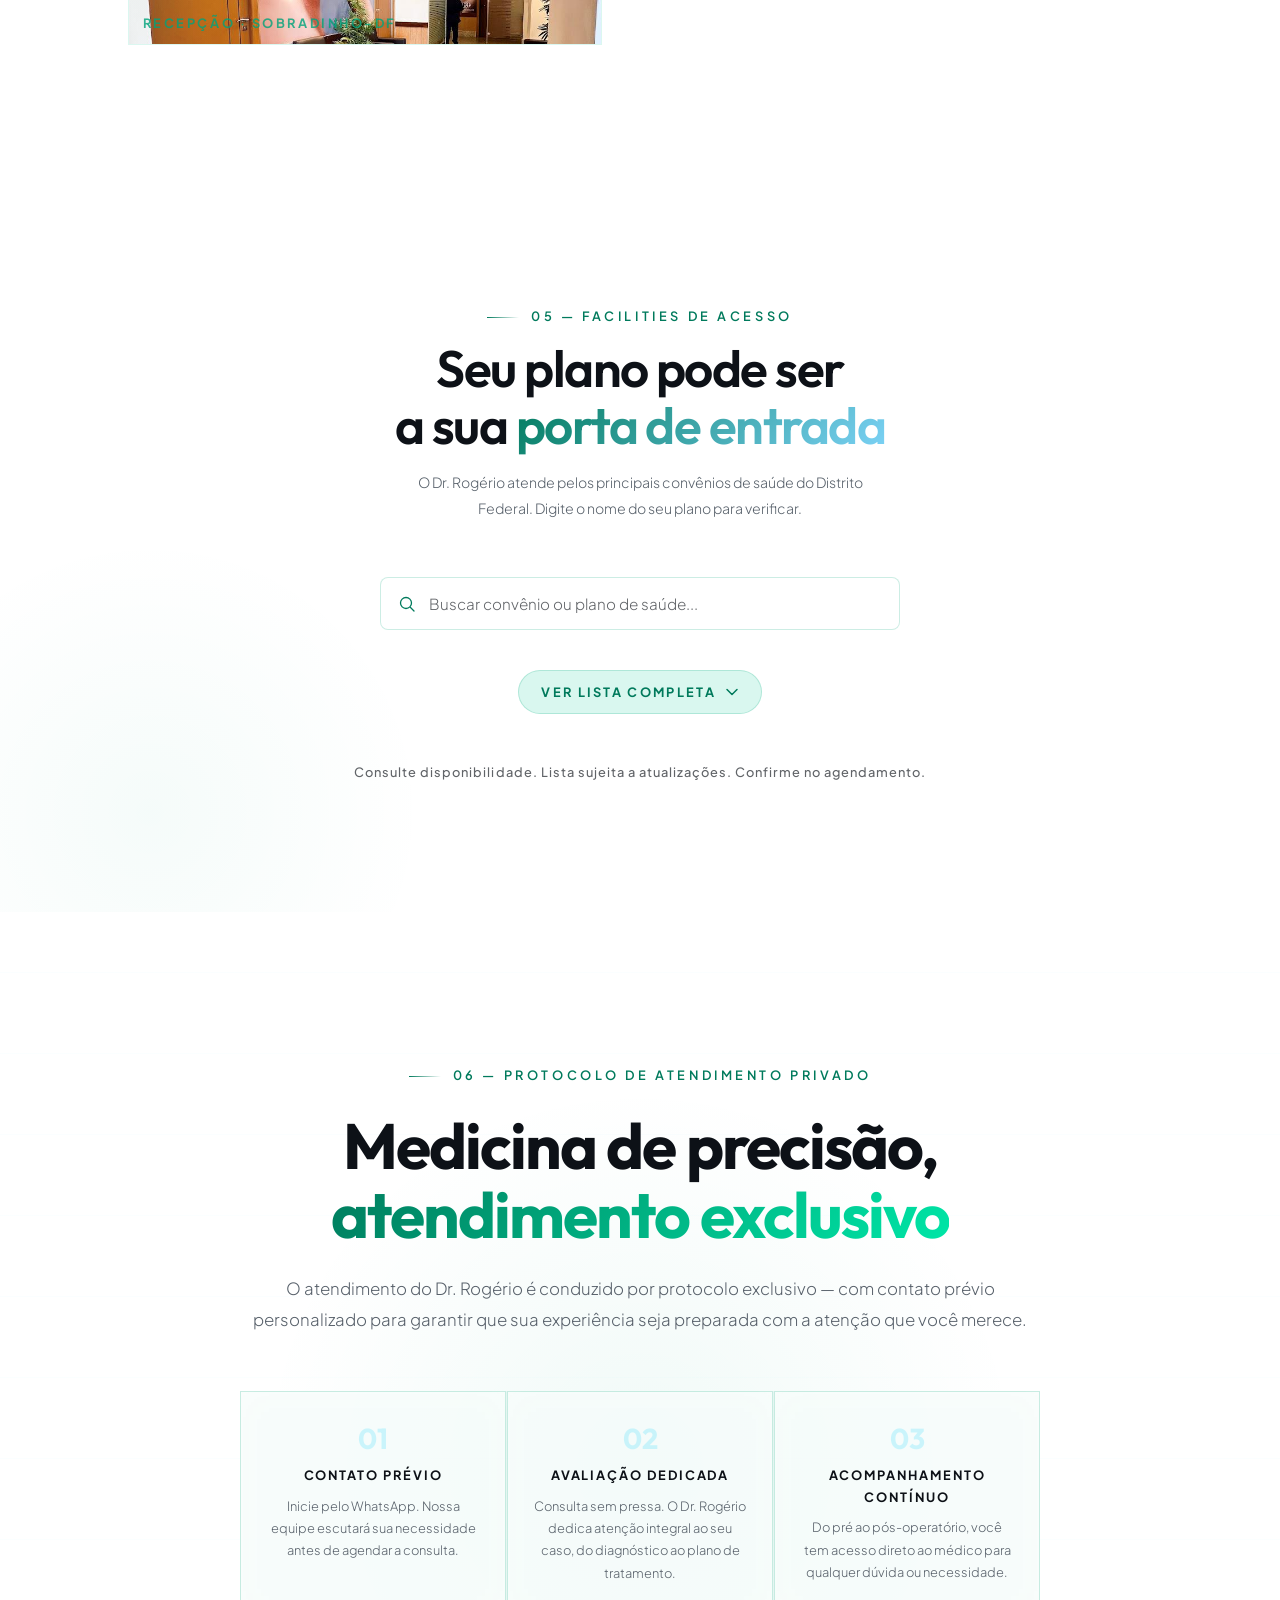
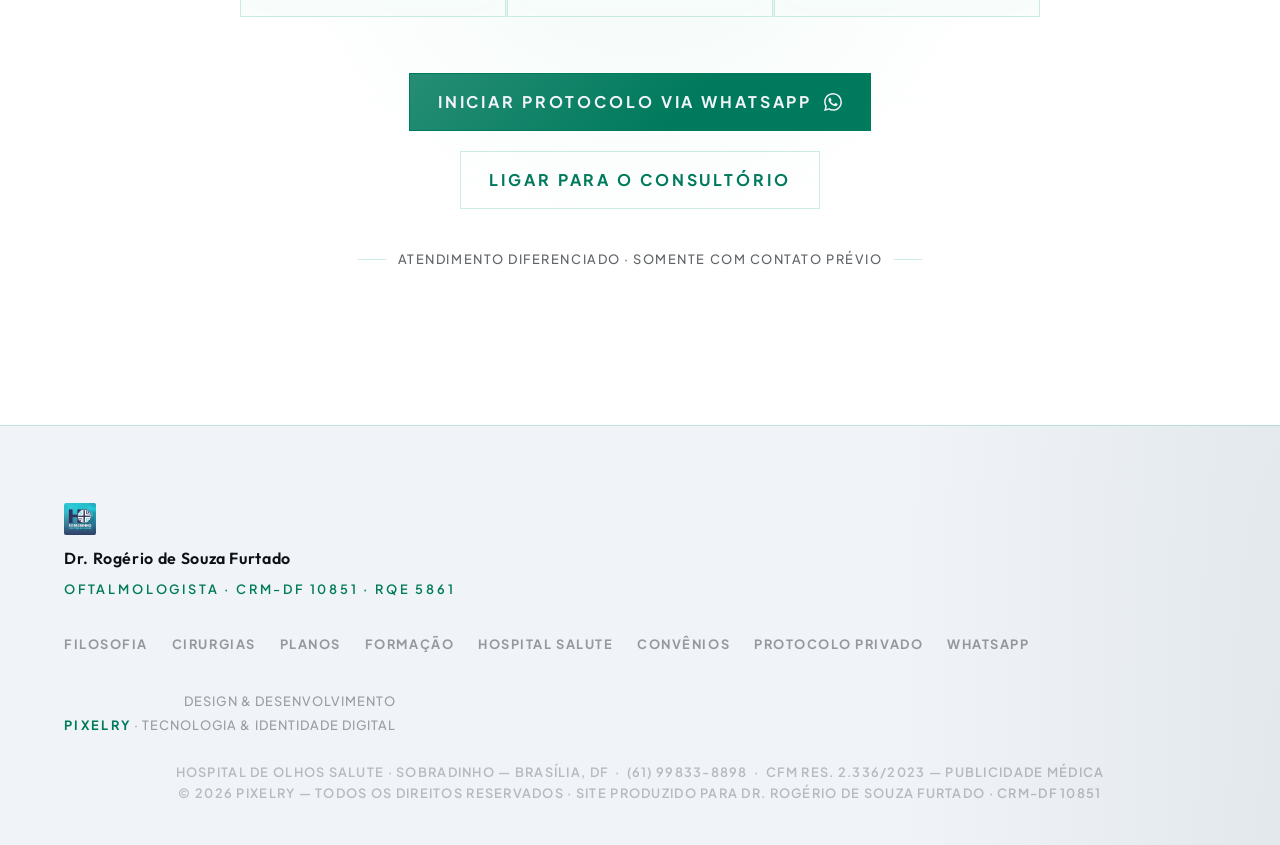
==== commit a217c4a8: "final do site" ====
--- a/index.html
+++ b/index.html
@@ -1,665 +1,1456 @@
-﻿<!DOCTYPE html>
+<!DOCTYPE html>
 <html lang="pt-BR">
 
 <head>
   <meta charset="UTF-8" />
   <meta name="viewport" content="width=device-width, initial-scale=1.0" />
-  <title>Dr. Rogério Furtado — Seleção de Layout</title>
+  <meta name="description"
+    content="Livre-se dos óculos com o Dr. Rogério Furtado. Especialista em Cirurgia Refrativa (LASIK, PRK, SMILE), Catarata e Implante de Lentes Multifocais em Sobradinho-DF. Agende sua avaliação." />
+  <title>Dr. Rogério Furtado — Cirurgia Refrativa, Catarata e Lentes Multifocais · Sobradinho-DF</title>
   <link rel="preconnect" href="https://fonts.googleapis.com" />
   <link rel="preconnect" href="https://fonts.gstatic.com" crossorigin />
   <link
-    href="https://fonts.googleapis.com/css2?family=Outfit:wght@300;400;500;600;700&family=Plus+Jakarta+Sans:wght@300;400;500;600&display=swap"
+    href="https://fonts.googleapis.com/css2?family=Plus+Jakarta+Sans:ital,wght@0,200;0,300;0,400;0,500;0,600;0,700;1,300;1,400&family=Outfit:wght@200;300;400;500;600;700&display=swap"
     rel="stylesheet" />
+  <!-- ── CSS externo ─────────────────────────────────────── -->
+  <link rel="stylesheet" href="css/tokens.css?v=2" />
+  <link rel="stylesheet" href="css/components.css?v=2" />
+  <link rel="stylesheet" href="css/animations.css?v=2" />
+  <link rel="stylesheet" href="css/sections/hero.css?v=2" />
+  <link rel="stylesheet" href="css/sections/filosofia.css?v=2" />
+  <link rel="stylesheet" href="css/sections/curadoria.css" />
+  <link rel="stylesheet" href="css/sections/convenios.css" />
+  <link rel="stylesheet" href="css/sections/autoridade.css" />
+  <link rel="stylesheet" href="css/sections/salute.css" />
+  <link rel="stylesheet" href="css/sections/protocolo.css" />
+  <link rel="stylesheet" href="css/sections/planos.css" />
+  <link rel="stylesheet" href="css/sections/footer.css" />
+  <link rel="stylesheet" href="css/mobile.css" />
+
+
   <style>
-    *,
-    *::before,
-    *::after {
-      box-sizing: border-box;
-      margin: 0;
-      padding: 0;
-    }
-
-    :root {
-      --bg: #0d1117;
-      --surface: #161b22;
-      --border: rgba(255, 255, 255, 0.08);
-      --text: #e6edf3;
-      --muted: #8b949e;
-      --ff-d: 'Outfit', sans-serif;
-      --ff-b: 'Plus Jakarta Sans', sans-serif;
-      --ease: cubic-bezier(0.16, 1, 0.3, 1);
-    }
-
-    html {
-      -webkit-font-smoothing: antialiased;
-      scroll-behavior: smooth;
-    }
-
-    body {
-      background: var(--bg);
-      color: var(--text);
-      font-family: var(--ff-b);
-      min-height: 100vh;
-      display: flex;
-      flex-direction: column;
-      align-items: center;
-      justify-content: center;
-      padding: clamp(2rem, 6vw, 5rem) clamp(1.25rem, 4vw, 3rem);
-      position: relative;
-      overflow-x: hidden;
-    }
-
-    /* Ambient glow */
-    body::before {
-      content: '';
-      position: fixed;
-      inset: 0;
-      background:
-        radial-gradient(ellipse 60% 40% at 20% 20%, rgba(0, 200, 150, 0.04) 0%, transparent 60%),
-        radial-gradient(ellipse 50% 40% at 80% 80%, rgba(100, 130, 255, 0.04) 0%, transparent 60%);
-      pointer-events: none;
-    }
-
-    /* Subtle grid */
-    body::after {
-      content: '';
-      position: fixed;
-      inset: 0;
-      background-image:
-        linear-gradient(rgba(255, 255, 255, 0.015) 1px, transparent 1px),
-        linear-gradient(90deg, rgba(255, 255, 255, 0.015) 1px, transparent 1px);
-      background-size: 48px 48px;
-      pointer-events: none;
-      mask-image: radial-gradient(ellipse 80% 80% at 50% 50%, black 0%, transparent 80%);
-      -webkit-mask-image: radial-gradient(ellipse 80% 80% at 50% 50%, black 0%, transparent 80%);
-    }
-
-    /* ── Header ── */
-    .hub-header {
-      text-align: center;
-      margin-bottom: clamp(3rem, 6vw, 5rem);
-      position: relative;
-      z-index: 1;
-    }
-
-    .hub-header__label {
-      display: inline-flex;
-      align-items: center;
-      gap: 0.6rem;
-      font-family: var(--ff-b);
-      font-size: 0.8rem;
-      font-weight: 600;
-      letter-spacing: 0.28em;
-      text-transform: uppercase;
-      color: #00c896;
-      margin-bottom: 1.25rem;
-    }
-
-    .hub-header__label span {
-      display: block;
-      width: 24px;
-      height: 1px;
-      background: linear-gradient(90deg, #00c896, transparent);
-    }
-
-    .hub-header__title {
-      font-family: var(--ff-d);
-      font-size: clamp(1.8rem, 4vw, 3rem);
-      font-weight: 700;
-      letter-spacing: -0.03em;
-      line-height: 1.1;
-      margin-bottom: 1rem;
-    }
-
-    .hub-header__title em {
-      font-style: normal;
-      background: linear-gradient(135deg, #00c896 0%, #00e8a8 100%);
-      -webkit-background-clip: text;
-      -webkit-text-fill-color: transparent;
-      background-clip: text;
-    }
-
-    .hub-header__sub {
-      font-size: 0.9rem;
-      font-weight: 300;
-      color: var(--muted);
-      max-width: 480px;
-      margin-inline: auto;
-      line-height: 1.8;
-    }
-
-    /* ── Cards grid ── */
-    .cards {
-      display: grid;
-      grid-template-columns: repeat(3, 1fr);
-      gap: 1.25rem;
-      width: 100%;
-      max-width: 1100px;
-      position: relative;
-      z-index: 1;
-    }
-
+    /* Overrides específicos para o teste de animação mobile */
     @media (max-width: 900px) {
-      .cards {
-        grid-template-columns: 1fr 1fr;
+      .hero-title {
+        will-change: transform, opacity;
+      }
+      .hero-reveal-item {
+        will-change: transform, opacity;
       }
     }
 
-    @media (max-width: 580px) {
-      .cards {
-        grid-template-columns: 1fr;
-      }
+    /* Correções de cor para o Hero no Modo Claro (para manter bom contraste) */
+    #hero-text-block .hero-subtitle { 
+      color: rgba(240, 244, 248, 0.85); 
     }
-
-    .card {
-      background: var(--surface);
-      border: 1px solid var(--border);
-      border-radius: 2px;
-      overflow: hidden;
-      text-decoration: none;
-      color: inherit;
-      display: flex;
-      flex-direction: column;
-      transition: transform 0.4s var(--ease), border-color 0.35s, box-shadow 0.4s;
-      cursor: pointer;
-      position: relative;
+    #hero-text-block .btn-ghost { 
+      color: #ffffff; 
+      border-color: rgba(255,255,255,0.4); 
     }
-
-    .card::after {
-      content: '';
-      position: absolute;
-      top: 0;
-      left: 0;
-      right: 100%;
-      height: 2px;
-      transition: right 0.5s var(--ease), box-shadow 0.5s;
-    }
-
-    .card:hover {
-      transform: translateY(-6px);
-    }
-
-    .card:hover::after {
-      right: 0;
-    }
-
-    /* Per-card accent colors */
-    .card--escuro {
-      --accent: #00c896;
-      --accent-glow: rgba(0, 200, 150, 0.15);
-    }
-
-    .card--verde {
-      --accent: #00c896;
-      --accent-glow: rgba(0, 200, 150, 0.15);
-    }
-
-    .card--claro {
-      --accent: #0969da;
-      --accent-glow: rgba(9, 105, 218, 0.12);
-    }
-
-    .card:hover {
-      border-color: var(--accent);
-      box-shadow: 0 16px 48px var(--accent-glow);
-    }
-
-    .card::after {
-      background: var(--accent);
-    }
-
-    .card:hover::after {
-      box-shadow: 0 0 10px var(--accent);
-    }
-
-    /* ── Card palette preview ── */
-    .card__palette {
-      height: 140px;
-      position: relative;
-      overflow: hidden;
-      flex-shrink: 0;
-    }
-
-    /* Escuro original */
-    .card--escuro .card__palette {
-      background: linear-gradient(135deg, #0A0F1A 0%, #0D1421 60%, #0F1826 100%);
-    }
-
-    /* Escuro verde */
-    .card--verde .card__palette {
-      background: linear-gradient(135deg, #0f1419 0%, #151b22 60%, #0a2540 100%);
-    }
-
-    /* Claro */
-    .card--claro .card__palette {
-      background: linear-gradient(135deg, #f0f4f8 0%, #ffffff 60%, #e8f0fe 100%);
-    }
-
-    /* Mini UI mockup inside palette */
-    .card__mockup {
-      position: absolute;
-      inset: 0;
-      display: flex;
-      flex-direction: column;
-      padding: 1rem;
-      gap: 0.5rem;
-    }
-
-    .mock-bar {
-      height: 3px;
-      border-radius: 2px;
-      opacity: 0.9;
-    }
-
-    .mock-bar--accent {
-      background: var(--accent);
-      width: 40%;
-    }
-
-    .mock-bar--text {
-      width: 70%;
-    }
-
-    .mock-bar--sub {
-      width: 50%;
-    }
-
-    .card--escuro .mock-bar--text {
-      background: rgba(230, 237, 243, 0.5);
-    }
-
-    .card--escuro .mock-bar--sub {
-      background: rgba(139, 148, 158, 0.4);
-    }
-
-    .card--verde .mock-bar--text {
-      background: rgba(230, 237, 243, 0.5);
-    }
-
-    .card--verde .mock-bar--sub {
-      background: rgba(139, 148, 158, 0.4);
-    }
-
-    .card--claro .mock-bar--text {
-      background: rgba(13, 17, 23, 0.35);
-    }
-
-    .card--claro .mock-bar--sub {
-      background: rgba(87, 96, 106, 0.35);
-    }
-
-    .mock-grid {
-      display: grid;
-      grid-template-columns: 1fr 1fr;
-      gap: 5px;
-      margin-top: 4px;
-      flex: 1;
-    }
-
-    .mock-card {
-      border-radius: 2px;
-    }
-
-    .card--escuro .mock-card {
-      background: rgba(255, 255, 255, 0.05);
-      border: 1px solid rgba(0, 200, 150, 0.2);
-    }
-
-    .card--verde .mock-card {
-      background: rgba(255, 255, 255, 0.05);
-      border: 1px solid rgba(0, 200, 150, 0.2);
-    }
-
-    .card--claro .mock-card {
-      background: rgba(255, 255, 255, 0.7);
-      border: 1px solid rgba(9, 105, 218, 0.15);
-    }
-
-    /* Colour swatches row */
-    .mock-swatches {
-      display: flex;
-      gap: 4px;
-      margin-top: auto;
-    }
-
-    .swatch {
-      width: 14px;
-      height: 14px;
-      border-radius: 50%;
-      border: 1px solid rgba(255, 255, 255, 0.15);
-    }
-
-    /* ── Card body ── */
-    .card__body {
-      padding: 1.5rem;
-      display: flex;
-      flex-direction: column;
-      gap: 0.6rem;
-      flex: 1;
-    }
-
-    .card__number {
-      font-family: var(--ff-d);
-      font-size: 0.8rem;
-      font-weight: 700;
-      letter-spacing: 0.22em;
-      text-transform: uppercase;
-      color: var(--accent);
-    }
-
-    .card__name {
-      font-family: var(--ff-d);
-      font-size: 1.1rem;
-      font-weight: 600;
-      color: var(--text);
-      line-height: 1.25;
-    }
-
-    .card__desc {
-      font-size: 0.8rem;
-      font-weight: 300;
-      color: var(--muted);
-      line-height: 1.7;
-      flex: 1;
-    }
-
-    .card__swatches {
-      display: flex;
-      gap: 6px;
-      align-items: center;
-      margin-top: 0.5rem;
-    }
-
-    .card__swatch {
-      width: 12px;
-      height: 12px;
-      border-radius: 50%;
-    }
-
-    .card__swatch-label {
-      font-size: 0.8rem;
-      color: var(--muted);
-      margin-left: 2px;
-    }
-
-    .card__cta {
-      display: flex;
-      align-items: center;
-      justify-content: space-between;
-      margin-top: 1rem;
-      padding-top: 1rem;
-      border-top: 1px solid var(--border);
-    }
-
-    .card__cta-text {
-      font-size: 0.8rem;
-      font-weight: 600;
-      letter-spacing: 0.16em;
-      text-transform: uppercase;
-      color: var(--accent);
-    }
-
-    .card__cta-arrow {
-      width: 28px;
-      height: 28px;
-      border: 1px solid rgba(255, 255, 255, 0.08);
-      border-radius: 50%;
-      display: flex;
-      align-items: center;
-      justify-content: center;
-      transition: background 0.3s, border-color 0.3s, transform 0.3s var(--ease);
-    }
-
-    .card:hover .card__cta-arrow {
-      background: var(--accent);
-      border-color: var(--accent);
-      transform: translateX(3px);
-    }
-
-    .card:hover .card__cta-arrow svg {
-      color: #0d1117;
-    }
-
-    /* ── Footer ── */
-    .hub-footer {
-      margin-top: clamp(3rem, 5vw, 4rem);
-      font-size: 0.8rem;
-      color: var(--muted);
-      letter-spacing: 0.08em;
-      text-align: center;
-      position: relative;
-      z-index: 1;
-    }
-
-    /* Entrance animation */
-    .hub-header,
-    .cards,
-    .hub-footer {
-      opacity: 0;
-      transform: translateY(20px);
-      animation: fadeUp 0.8s cubic-bezier(0.16, 1, 0.3, 1) forwards;
-    }
-
-    .cards {
-      animation-delay: 0.15s;
-    }
-
-    .hub-footer {
-      animation-delay: 0.3s;
-    }
-
-    @keyframes fadeUp {
-      to {
-        opacity: 1;
-        transform: translateY(0);
-      }
-    }
-
-    /* ── Hub mobile ──────────────────────────────────────────────── */
-    @media (max-width: 480px) {
-      body {
-        padding: 2rem 1.1rem;
-      }
-
-      .hub-header {
-        margin-bottom: 2rem;
-      }
-
-      .hub-header__title {
-        font-size: clamp(1.4rem, 8vw, 2rem);
-      }
-
-      .hub-header__sub {
-        font-size: 0.8rem;
-      }
-
-      .cards {
-        gap: 0.85rem;
-      }
-
-      .card__palette {
-        height: 110px;
-      }
-
-      .card__body {
-        padding: 1.1rem;
-      }
-
-      .card__name {
-        font-size: 0.95rem;
-      }
-
-      .card__desc {
-        font-size: 0.8rem;
-      }
+    #hero-text-block .btn-ghost:hover { 
+      background: rgba(255,255,255,0.1); 
     }
   </style>
 </head>
 
 <body>
-
-  <header class="hub-header">
-    <p class="hub-header__label">
-      <span></span>
-      Apresentação de Layout
-      <span style="transform:scaleX(-1);"></span>
-    </p>
-    <h1 class="hub-header__title">
-      Dr. Rogério Furtado<br>
-      <em>Escolha a identidade visual</em>
-    </h1>
-    <p class="hub-header__sub">
-      Três propostas de paleta para a sua landing page.
-      Clique em cada versão para visualizar o site completo.
-    </p>
-  </header>
-
-  <div class="cards" role="list">
-
-    <!-- Versão 1 — Escuro original -->
-    <a href="preview_modo_escuro.html" class="card card--escuro" role="listitem" target="_blank" rel="noopener">
-      <div class="card__palette" aria-hidden="true">
-        <div class="card__mockup">
-          <div class="mock-bar mock-bar--text"></div>
-          <div class="mock-bar mock-bar--accent"></div>
-          <div class="mock-bar mock-bar--sub"></div>
-          <div class="mock-grid">
-            <div class="mock-card"></div>
-            <div class="mock-card"></div>
-            <div class="mock-card"></div>
-            <div class="mock-card"></div>
-          </div>
-          <div class="mock-swatches">
-            <div class="swatch" style="background:#0D0D0D;"></div>
-            <div class="swatch" style="background:#BF9B30;"></div>
-            <div class="swatch" style="background:#E4E0D1;"></div>
-          </div>
-        </div>
-      </div>
-      <div class="card__body">
-        <span class="card__number">Versão 01</span>
-        <h2 class="card__name">Escuro Azulado</h2>
-        <p class="card__desc">
-          Fundo preto profundo com acento em azul.
-          Estética editorial de luxo — Playfair Display + Cormorant.
-          A proposta original do projeto.
+  <!-- Cursor -->
+  <div class="cursor" id="cursor"></div>
+  <div class="cursor-ring" id="cursorRing"></div>
+
+  <!-- ══════════════════════════════════════════════
+       NAVBAR
+  ══════════════════════════════════════════════ -->
+  <nav id="navbar" role="navigation" aria-label="Navegação principal">
+    <div class="nav-logo">
+      <span class="nav-logo__name">Dr. Rogério Furtado</span>
+      <span class="nav-logo__crm">CRM-DF 10851 · RQE 5861</span>
+    </div>
+
+    <ul class="nav-links" role="list" id="menu-principal">
+      <li><a href="#filosofia">A Filosofia</a></li>
+      <li><a href="#curadoria">A Curadoria</a></li>
+      <li><a href="#autoridade">Formação</a></li>
+      <li><a href="#salute">Hospital Salute</a></li>
+      <li><a href="#protocolo" class="nav-cta">Protocolo Privado</a></li>
+    </ul>
+
+    <button class="nav-hamburger" aria-label="Abrir menu" aria-expanded="false" aria-controls="menu-principal"
+      id="hamburger">
+      <span></span><span></span><span></span>
+    </button>
+  </nav>
+
+  <!-- ══════════════════════════════════════════════
+       HERO — 3 fases: foto → texto sobe → scroll normal
+  ══════════════════════════════════════════════ -->
+  <div id="hero-wrapper">
+
+    <!-- PALCO STICKY: fica fixo enquanto o wrapper é scrollado -->
+    <div id="hero-stage">
+
+      <!-- Foto de fundo -->
+      <img src="assets/Dr Rogerio Furtado-80.jpg" class="hero-bg" alt="Dr. Rogério Furtado — Oftalmologista"
+        fetchpriority="high" />
+
+      <!-- Orbs decorativos -->
+      <div class="hero-orb-1" aria-hidden="true"></div>
+      <div class="hero-orb-2" aria-hidden="true"></div>
+
+      <!-- Reticle canto superior direito -->
+      <svg class="hero-photo__reticle" width="40" height="40" viewBox="0 0 40 40" fill="none" aria-hidden="true">
+        <path d="M2 12 L2 2 L12 2" stroke="rgba(0,163,122,0.5)" stroke-width="1" />
+        <path d="M38 12 L38 2 L28 2" stroke="rgba(0,163,122,0.5)" stroke-width="1" />
+        <path d="M2 28 L2 38 L12 38" stroke="rgba(0,163,122,0.5)" stroke-width="1" />
+        <path d="M38 28 L38 38 L28 38" stroke="rgba(0,163,122,0.5)" stroke-width="1" />
+      </svg>
+
+      <!-- ID tag — desktop -->
+      <div class="hero-photo__tag" aria-hidden="true">
+        <p class="hero-photo__tag-title">Diretor Clínico</p>
+        <p class="hero-photo__tag-desc">Hospital de Olhos Salute</p>
+      </div>
+
+      <!-- Scroll hint fase 1 -->
+      <div class="hero-scroll-hint" id="heroScrollHint" aria-hidden="true">
+        <span>Role para ver</span>
+        <div class="hero-scroll-hint__arrow"></div>
+      </div>
+
+      <!-- BLOCO DE TEXTO — animado por JS via scroll -->
+      <div id="hero-text-block">
+
+        <div class="hero-eyebrow hero-reveal-item">
+          <div class="hero-eyebrow__badge">
+            <span class="hero-eyebrow__dot"></span>
+            <span class="hero-eyebrow__text">Cirurgia Refrativa · Blefaroplastia · Catarata</span>
+          </div>
+        </div>
+
+        <h1 class="hero-title">
+          Acorde amanhã
+          <span class="hero-title__accent">sem precisar dos óculos.</span>
+        </h1>
+
+        <p class="hero-subtitle hero-reveal-item">
+          Dr. Rogério Furtado é especialista em <span class="kw">Cirurgia Refrativa</span>, Blefaroplastia
+          e Implante de Lentes Multifocais — devolvendo <span class="kw">liberdade visual</span> a centenas
+          de pacientes em Sobradinho-DF há mais de <span class="kw">25 anos</span>.
         </p>
-        <div class="card__swatches">
-          <div class="card__swatch" style="background:#0D0D0D; border:1px solid rgba(255,255,255,0.2);"></div>
-          <div class="card__swatch" style="background:#BF9B30;"></div>
-          <div class="card__swatch" style="background:#E4E0D1;"></div>
-          <span class="card__swatch-label">Rich Black · Dourado · Marfim</span>
-        </div>
-        <div class="card__cta">
-          <span class="card__cta-text">Ver versão</span>
-          <div class="card__cta-arrow">
-            <svg width="12" height="12" viewBox="0 0 12 12" fill="none">
-              <path d="M2 6h8M8 4l2 2-2 2" stroke="currentColor" stroke-width="1.2" stroke-linecap="round"
-                stroke-linejoin="round" />
+
+        <div class="hero-actions hero-reveal-item">
+          <a href="#protocolo" class="btn-primary">
+            <span>Protocolo Privado</span>
+            <svg width="16" height="16" viewBox="0 0 16 16" fill="none" aria-hidden="true">
+              <path d="M3 8H13M13 8L9 4M13 8L9 12" stroke="currentColor" stroke-width="1.5" stroke-linecap="round" />
             </svg>
-          </div>
-        </div>
-      </div>
-    </a>
-
-    <!-- Versão 2 — Escuro tecnológico verde -->
-    <a href="preview_modo_escuro-verde.html" class="card card--verde" role="listitem" target="_blank" rel="noopener">
-      <div class="card__palette" aria-hidden="true">
-        <div class="card__mockup">
-          <div class="mock-bar mock-bar--text"></div>
-          <div class="mock-bar mock-bar--accent"></div>
-          <div class="mock-bar mock-bar--sub"></div>
-          <div class="mock-grid">
-            <div class="mock-card"></div>
-            <div class="mock-card"></div>
-            <div class="mock-card"></div>
-            <div class="mock-card"></div>
-          </div>
-          <div class="mock-swatches">
-            <div class="swatch" style="background:#0f1419;"></div>
-            <div class="swatch" style="background:#00c896;"></div>
-            <div class="swatch" style="background:#e6edf3;"></div>
-          </div>
-        </div>
-      </div>
-      <div class="card__body">
-        <span class="card__number">Versão 02</span>
-        <h2 class="card__name">Escuro Esverdiado</h2>
-        <p class="card__desc">
-          Fundo azul-marinho profundo com acento verde-esmeralda.
-          Glassmorphism nos cards, tipografia técnica.
-          Identidade de alta precisão cirúrgica.
+          </a>
+          <a href="#curadoria" class="btn-ghost">
+            <span>Conheço os procedimentos</span>
+            <svg width="16" height="16" viewBox="0 0 16 16" fill="none" aria-hidden="true">
+              <path d="M3 8H13M13 8L9 4M13 8L9 12" stroke="currentColor" stroke-width="1.5" stroke-linecap="round" />
+            </svg>
+          </a>
+        </div>
+
+        <div class="hero-stats hero-reveal-item" aria-label="Números de destaque">
+          <div class="stat-pill">
+            <span class="stat-pill__number counter" data-target="25" data-suffix="+" data-duration="1800">0</span>
+            <span class="stat-pill__label">Anos</span>
+          </div>
+          <div class="stat-pill">
+            <span class="stat-pill__number counter" data-target="1500" data-suffix="+" data-duration="2000">0</span>
+            <span class="stat-pill__label">Cirurgias</span>
+          </div>
+          <div class="stat-pill">
+            <span class="stat-pill__number counter" data-target="2000" data-suffix="+" data-duration="2200">0</span>
+            <span class="stat-pill__label">Pacientes</span>
+          </div>
+          <div class="stat-pill">
+            <span class="stat-pill__number counter" data-target="5.0" data-suffix="" data-duration="1400"
+              data-decimals="1">0.0</span>
+            <span class="stat-pill__label">Avaliação</span>
+          </div>
+        </div>
+
+      </div><!-- /hero-text-block -->
+
+    </div><!-- /hero-stage -->
+
+  </div><!-- /hero-wrapper -->
+
+
+  <!-- ══════════════════════════════════════════════
+       A FILOSOFIA — BENTO GRID
+  ══════════════════════════════════════════════ -->
+  <section id="filosofia" aria-labelledby="filosofia-title" style="position:relative;">
+    <!-- Grafismo Abstrato (Marca D'água Íris/Córnea) -->
+    <div class="philosophy-watermark" aria-hidden="true" id="watermarkIris">
+      <svg viewBox="0 0 500 500" xmlns="http://www.w3.org/2000/svg">
+        <defs>
+          <radialGradient id="gradIris" cx="50%" cy="50%" r="50%">
+            <stop offset="0%" stop-color="currentColor" stop-opacity="0.8" />
+            <stop offset="100%" stop-color="currentColor" stop-opacity="0" />
+          </radialGradient>
+        </defs>
+        <g fill="none" stroke="currentColor" stroke-width="0.5">
+          <!-- Círculos concêntricos orgânicos -->
+          <circle cx="250" cy="250" r="40" opacity="0.3" />
+          <circle cx="250" cy="250" r="42" opacity="0.1" stroke-dasharray="2 10" />
+          <circle cx="250" cy="250" r="80" stroke-dasharray="1 15" />
+          <circle cx="250" cy="250" r="120" stroke-dasharray="5 20" opacity="0.4" />
+          <circle cx="250" cy="250" r="160" stroke-dasharray="2 12" />
+          <circle cx="250" cy="250" r="200" stroke-dasharray="1 30" opacity="0.2" />
+          
+          <!-- Linhas radiais/topográficas -->
+          <path d="M250 50 Q 300 100, 250 150 T 250 250" opacity="0.2" />
+          <path d="M450 250 Q 400 300, 350 250 T 250 250" opacity="0.2" />
+          <path d="M250 450 Q 200 400, 250 350 T 250 250" opacity="0.2" />
+          <path d="M50 250 Q 100 200, 150 250 T 250 250" opacity="0.2" />
+          
+          <!-- Elipses transversais -->
+          <ellipse cx="250" cy="250" rx="220" ry="120" transform="rotate(45 250 250)" stroke-dasharray="10 40" opacity="0.15" />
+          <ellipse cx="250" cy="250" rx="220" ry="120" transform="rotate(-45 250 250)" stroke-dasharray="15 35" opacity="0.15" />
+        </g>
+      </svg>
+    </div>
+    <div class="section-wrapper">
+
+      <div class="section-header reveal">
+        <div class="relative-container">
+          <span class="label"><span class="cyan-line"></span>01 — A Filosofia</span>
+          <h2 class="section-title" id="filosofia-title">
+            Atenção.<br>Carinho.<br><em>Dedicação.</em>
+          </h2>
+
+          <!-- 👁️ Olho Interativo Minimalista -->
+          <div class="interactive-eye" id="philosophyEye" title="Clique para foco total">
+            <svg viewBox="0 0 100 60" xmlns="http://www.w3.org/2000/svg">
+              <g class="eye-opening">
+                <!-- Traços lineares minimalistas -->
+                <path class="eye-lid" d="M10 30 Q 50 5 90 30 Q 50 55 10 30 Z" />
+                <circle class="eye-iris" cx="50" cy="30" r="14" />
+                <circle class="eye-pupil" cx="50" cy="30" r="5" />
+              </g>
+            </svg>
+          </div>
+        </div>
+        <div class="section-header__right">
+          Ao longo de mais de vinte e cinco anos, o Dr. Rogério construiu uma prática fundada
+          em um princípio inegociável: cada paciente merece o melhor de sua arte e de
+          sua presença — sem pressa, sem protocolo impessoal.
+        </div>
+      </div>
+
+      <div class="bento" role="list">
+
+        <!-- Quote card -->
+        <div class="bento-card bento-card--quote reveal" role="listitem">
+          <span class="quote-mark">"</span>
+          <p class="quote-text">
+            Não restauro apenas a visão; busco devolver ao paciente o brilho de ver o mundo como ele é: vibrante, nítido
+            e cheio de beleza. Porque enxergar a vida com liberdade é a forma mais bonita de apreciá-la.
+          </p>
+          <p class="quote-attr">— Dr. Rogério de Souza Furtado</p>
+        </div>
+
+        <!-- Identity / portrait card -->
+        <div class="bento-card bento-card--portrait reveal reveal-delay-1" role="listitem">
+          <div class="portrait-bg" aria-hidden="true">
+            <img src="assets/Dr Rogerio Furtado-74.jpg" loading="lazy" decoding="async" alt="Dr. Rogério de Souza Furtado" class="portrait-bg__img" style="object-position: center;" />
+            <!-- Cyan tint + bottom gradient -->
+            <div class="portrait-bg__overlay"></div>
+          </div>
+          <div class="portrait-content">
+            <h3 class="bento-card__title">Dr. Rogério<br>de Souza Furtado</h3>
+            <p class="bento-card__body">Oftalmologista · Hospital de Olhos Salute</p>
+          </div>
+        </div>
+
+        <!-- Pillar cards -->
+        <div class="bento-card bento-card--third reveal reveal-delay-1" role="listitem">
+          <span class="bento-card__number" aria-hidden="true">01</span>
+          <h3 class="bento-card__title">Avaliação Individual</h3>
+          <p class="bento-card__body">
+            Cada olho é único. Antes de qualquer procedimento, o Dr. Rogério
+            mapeia seu perfil visual completo para encontrar o caminho certo
+            rumo à sua liberdade — sem atalhos.
+          </p>
+        </div>
+
+        <div class="bento-card bento-card--third reveal reveal-delay-2" role="listitem">
+          <span class="bento-card__number" aria-hidden="true">02</span>
+          <h3 class="bento-card__title">Confiança no Processo</h3>
+          <p class="bento-card__body">
+            Decidir se operar exige segurança. O Dr. Rogério constrói essa
+            confiança com transparência total — explicando cada etapa, cada
+            risco e cada benefício antes de qualquer decisão.
+          </p>
+        </div>
+
+        <div class="bento-card bento-card--third reveal reveal-delay-3" role="listitem">
+          <span class="bento-card__number" aria-hidden="true">03</span>
+          <h3 class="bento-card__title">Liberdade Duradoura</h3>
+          <p class="bento-card__body">
+            A jornada não termina na sala cirúrgica. O acompanhamento contínuo
+            do pré ao pós-operatório garante que sua liberdade visual
+            seja conquistada — e mantida para sempre.
+          </p>
+        </div>
+
+        <!-- Reviews Carousel (Doctoralia Integration) -->
+        <div class="bento-card bento-card--half bento-card--carousel reveal reveal-delay-2" role="region"
+          aria-label="Avaliações de Pacientes">
+
+          <!-- Controles Desktop -->
+          <button class="carousel-control carousel-control--prev" aria-label="Avaliação anterior">
+            <svg viewBox="0 0 24 24" fill="none" stroke="currentColor" stroke-width="2" stroke-linecap="round"
+              stroke-linejoin="round">
+              <polyline points="15 18 9 12 15 6"></polyline>
+            </svg>
+          </button>
+          <button class="carousel-control carousel-control--next" aria-label="Próxima avaliação">
+            <svg viewBox="0 0 24 24" fill="none" stroke="currentColor" stroke-width="2" stroke-linecap="round"
+              stroke-linejoin="round">
+              <polyline points="9 18 15 12 9 6"></polyline>
+            </svg>
+          </button>
+
+          <div class="reviews-carousel" id="doctoralia-carousel">
+
+            <!-- Slide 1 -->
+            <div class="review-premium-slide">
+              <div class="review-premium__header">
+                <div class="review-premium__author">
+                  <div class="review-premium__avatar" aria-hidden="true">
+                    <svg viewBox="0 0 24 24" fill="none" stroke="currentColor" stroke-width="1.5" stroke-linecap="round"
+                      stroke-linejoin="round">
+                      <path d="M20 21v-2a4 4 0 0 0-4-4H8a4 4 0 0 0-4 4v2"></path>
+                      <circle cx="12" cy="7" r="4"></circle>
+                    </svg>
+                  </div>
+                  <div class="review-premium__info">
+                    <h4 class="review-premium__name">Paulo Henrique Lima</h4>
+                    <a href="https://www.doctoralia.com.br/rogerio-de-souza-furtado/oftalmologista/sobradinho"
+                      target="_blank" rel="noopener noreferrer" class="review-premium__badge">
+                      <svg width="12" height="12" viewBox="0 0 24 24" fill="#00c3a5">
+                        <path
+                          d="M12 2C6.48 2 2 6.48 2 12s4.48 10 10 10 10-4.48 10-10S17.52 2 12 2zm-2 15l-5-5 1.41-1.41L10 14.17l7.59-7.59L19 8l-9 9z" />
+                      </svg>
+                      Avaliação Verificada
+                    </a>
+                  </div>
+                </div>
+                <div class="review-premium__stars" aria-label="Avaliação 5 de 5 estrelas">
+                  <svg viewBox="0 0 24 24" fill="currentColor">
+                    <path
+                      d="M12 17.27L18.18 21l-1.64-7.03L22 9.24l-7.19-.61L12 2 9.19 8.63 2 9.24l5.46 4.73L5.82 21z" />
+                  </svg><svg viewBox="0 0 24 24" fill="currentColor">
+                    <path
+                      d="M12 17.27L18.18 21l-1.64-7.03L22 9.24l-7.19-.61L12 2 9.19 8.63 2 9.24l5.46 4.73L5.82 21z" />
+                  </svg><svg viewBox="0 0 24 24" fill="currentColor">
+                    <path
+                      d="M12 17.27L18.18 21l-1.64-7.03L22 9.24l-7.19-.61L12 2 9.19 8.63 2 9.24l5.46 4.73L5.82 21z" />
+                  </svg><svg viewBox="0 0 24 24" fill="currentColor">
+                    <path
+                      d="M12 17.27L18.18 21l-1.64-7.03L22 9.24l-7.19-.61L12 2 9.19 8.63 2 9.24l5.46 4.73L5.82 21z" />
+                  </svg><svg viewBox="0 0 24 24" fill="currentColor">
+                    <path
+                      d="M12 17.27L18.18 21l-1.64-7.03L22 9.24l-7.19-.61L12 2 9.19 8.63 2 9.24l5.46 4.73L5.82 21z" />
+                  </svg>
+                </div>
+              </div>
+              <div class="review-premium__body">
+                <p class="review-premium__quote">
+                  Atencioso e profissional, qualidade no atendimento ao realizar minha Cirurgia Refrativa Trans-PRK.
+                </p>
+              </div>
+            </div>
+
+            <!-- Slide 2 -->
+            <div class="review-premium-slide">
+              <div class="review-premium__header">
+                <div class="review-premium__author">
+                  <div class="review-premium__avatar" aria-hidden="true">
+                    <svg viewBox="0 0 24 24" fill="none" stroke="currentColor" stroke-width="1.5" stroke-linecap="round"
+                      stroke-linejoin="round">
+                      <path d="M20 21v-2a4 4 0 0 0-4-4H8a4 4 0 0 0-4 4v2"></path>
+                      <circle cx="12" cy="7" r="4"></circle>
+                    </svg>
+                  </div>
+                  <div class="review-premium__info">
+                    <h4 class="review-premium__name">Irene P.</h4>
+                    <a href="https://www.doctoralia.com.br/rogerio-de-souza-furtado/oftalmologista/sobradinho"
+                      target="_blank" rel="noopener noreferrer" class="review-premium__badge">
+                      <svg width="12" height="12" viewBox="0 0 24 24" fill="#00c3a5">
+                        <path
+                          d="M12 2C6.48 2 2 6.48 2 12s4.48 10 10 10 10-4.48 10-10S17.52 2 12 2zm-2 15l-5-5 1.41-1.41L10 14.17l7.59-7.59L19 8l-9 9z" />
+                      </svg>
+                      Avaliação Verificada
+                    </a>
+                  </div>
+                </div>
+                <div class="review-premium__stars" aria-label="Avaliação 5 de 5 estrelas">
+                  <svg viewBox="0 0 24 24" fill="currentColor">
+                    <path
+                      d="M12 17.27L18.18 21l-1.64-7.03L22 9.24l-7.19-.61L12 2 9.19 8.63 2 9.24l5.46 4.73L5.82 21z" />
+                  </svg><svg viewBox="0 0 24 24" fill="currentColor">
+                    <path
+                      d="M12 17.27L18.18 21l-1.64-7.03L22 9.24l-7.19-.61L12 2 9.19 8.63 2 9.24l5.46 4.73L5.82 21z" />
+                  </svg><svg viewBox="0 0 24 24" fill="currentColor">
+                    <path
+                      d="M12 17.27L18.18 21l-1.64-7.03L22 9.24l-7.19-.61L12 2 9.19 8.63 2 9.24l5.46 4.73L5.82 21z" />
+                  </svg><svg viewBox="0 0 24 24" fill="currentColor">
+                    <path
+                      d="M12 17.27L18.18 21l-1.64-7.03L22 9.24l-7.19-.61L12 2 9.19 8.63 2 9.24l5.46 4.73L5.82 21z" />
+                  </svg><svg viewBox="0 0 24 24" fill="currentColor">
+                    <path
+                      d="M12 17.27L18.18 21l-1.64-7.03L22 9.24l-7.19-.61L12 2 9.19 8.63 2 9.24l5.46 4.73L5.82 21z" />
+                  </svg>
+                </div>
+              </div>
+              <div class="review-premium__body">
+                <p class="review-premium__quote">
+                  Muito bom profissional, excelente atendimento! Gostei bastante do resultado da Cirurgia de Catarata.
+                </p>
+              </div>
+            </div>
+
+            <!-- Slide 3 -->
+            <div class="review-premium-slide">
+              <div class="review-premium__header">
+                <div class="review-premium__author">
+                  <div class="review-premium__avatar" aria-hidden="true">
+                    <svg viewBox="0 0 24 24" fill="none" stroke="currentColor" stroke-width="1.5" stroke-linecap="round"
+                      stroke-linejoin="round">
+                      <path d="M20 21v-2a4 4 0 0 0-4-4H8a4 4 0 0 0-4 4v2"></path>
+                      <circle cx="12" cy="7" r="4"></circle>
+                    </svg>
+                  </div>
+                  <div class="review-premium__info">
+                    <h4 class="review-premium__name">Antônio Gomes</h4>
+                    <a href="https://www.doctoralia.com.br/rogerio-de-souza-furtado/oftalmologista/sobradinho"
+                      target="_blank" rel="noopener noreferrer" class="review-premium__badge">
+                      <svg width="12" height="12" viewBox="0 0 24 24" fill="#00c3a5">
+                        <path
+                          d="M12 2C6.48 2 2 6.48 2 12s4.48 10 10 10 10-4.48 10-10S17.52 2 12 2zm-2 15l-5-5 1.41-1.41L10 14.17l7.59-7.59L19 8l-9 9z" />
+                      </svg>
+                      Avaliação Verificada
+                    </a>
+                  </div>
+                </div>
+                <div class="review-premium__stars" aria-label="Avaliação 5 de 5 estrelas">
+                  <svg viewBox="0 0 24 24" fill="currentColor">
+                    <path
+                      d="M12 17.27L18.18 21l-1.64-7.03L22 9.24l-7.19-.61L12 2 9.19 8.63 2 9.24l5.46 4.73L5.82 21z" />
+                  </svg><svg viewBox="0 0 24 24" fill="currentColor">
+                    <path
+                      d="M12 17.27L18.18 21l-1.64-7.03L22 9.24l-7.19-.61L12 2 9.19 8.63 2 9.24l5.46 4.73L5.82 21z" />
+                  </svg><svg viewBox="0 0 24 24" fill="currentColor">
+                    <path
+                      d="M12 17.27L18.18 21l-1.64-7.03L22 9.24l-7.19-.61L12 2 9.19 8.63 2 9.24l5.46 4.73L5.82 21z" />
+                  </svg><svg viewBox="0 0 24 24" fill="currentColor">
+                    <path
+                      d="M12 17.27L18.18 21l-1.64-7.03L22 9.24l-7.19-.61L12 2 9.19 8.63 2 9.24l5.46 4.73L5.82 21z" />
+                  </svg><svg viewBox="0 0 24 24" fill="currentColor">
+                    <path
+                      d="M12 17.27L18.18 21l-1.64-7.03L22 9.24l-7.19-.61L12 2 9.19 8.63 2 9.24l5.46 4.73L5.82 21z" />
+                  </svg>
+                </div>
+              </div>
+              <div class="review-premium__body">
+                <p class="review-premium__quote">
+                  Gostei muito da clínica, do atendimento atencioso do doutor e também de toda a clareza durante a
+                  consulta. Recomendo!
+                </p>
+              </div>
+            </div>
+
+            <!-- Slide 4 -->
+            <div class="review-premium-slide">
+              <div class="review-premium__header">
+                <div class="review-premium__author">
+                  <div class="review-premium__avatar" aria-hidden="true">
+                    <svg viewBox="0 0 24 24" fill="none" stroke="currentColor" stroke-width="1.5" stroke-linecap="round"
+                      stroke-linejoin="round">
+                      <path d="M20 21v-2a4 4 0 0 0-4-4H8a4 4 0 0 0-4 4v2"></path>
+                      <circle cx="12" cy="7" r="4"></circle>
+                    </svg>
+                  </div>
+                  <div class="review-premium__info">
+                    <h4 class="review-premium__name">Salvador Almeida</h4>
+                    <a href="https://www.doctoralia.com.br/rogerio-de-souza-furtado/oftalmologista/sobradinho"
+                      target="_blank" rel="noopener noreferrer" class="review-premium__badge">
+                      <svg width="12" height="12" viewBox="0 0 24 24" fill="#00c3a5">
+                        <path
+                          d="M12 2C6.48 2 2 6.48 2 12s4.48 10 10 10 10-4.48 10-10S17.52 2 12 2zm-2 15l-5-5 1.41-1.41L10 14.17l7.59-7.59L19 8l-9 9z" />
+                      </svg>
+                      Avaliação Verificada
+                    </a>
+                  </div>
+                </div>
+                <div class="review-premium__stars" aria-label="Avaliação 5 de 5 estrelas">
+                  <svg viewBox="0 0 24 24" fill="currentColor">
+                    <path
+                      d="M12 17.27L18.18 21l-1.64-7.03L22 9.24l-7.19-.61L12 2 9.19 8.63 2 9.24l5.46 4.73L5.82 21z" />
+                  </svg><svg viewBox="0 0 24 24" fill="currentColor">
+                    <path
+                      d="M12 17.27L18.18 21l-1.64-7.03L22 9.24l-7.19-.61L12 2 9.19 8.63 2 9.24l5.46 4.73L5.82 21z" />
+                  </svg><svg viewBox="0 0 24 24" fill="currentColor">
+                    <path
+                      d="M12 17.27L18.18 21l-1.64-7.03L22 9.24l-7.19-.61L12 2 9.19 8.63 2 9.24l5.46 4.73L5.82 21z" />
+                  </svg><svg viewBox="0 0 24 24" fill="currentColor">
+                    <path
+                      d="M12 17.27L18.18 21l-1.64-7.03L22 9.24l-7.19-.61L12 2 9.19 8.63 2 9.24l5.46 4.73L5.82 21z" />
+                  </svg><svg viewBox="0 0 24 24" fill="currentColor">
+                    <path
+                      d="M12 17.27L18.18 21l-1.64-7.03L22 9.24l-7.19-.61L12 2 9.19 8.63 2 9.24l5.46 4.73L5.82 21z" />
+                  </svg>
+                </div>
+              </div>
+              <div class="review-premium__body">
+                <p class="review-premium__quote">
+                  O Dr. Rogério foi muito atencioso, esclarecedor e bem didático para a cirurgia refrativa LASIK. Muito
+                  gentil!
+                </p>
+              </div>
+            </div>
+
+          </div>
+
+          <!-- Controles de Swipe Visual Hint (Opcionais) -->
+          <div class="carousel-hint">
+            <span class="carousel-hint__text">Arraste para o lado →</span>
+          </div>
+
+        </div>
+
+        <!-- 2000+ patients card -->
+        <div class="bento-card bento-card--half bento-card--stats reveal reveal-delay-3" role="listitem">
+          <span class="label"><span class="cyan-line"></span>Pacientes atendidos</span>
+          <p class="stats-number">2000+</p>
+          <p class="stats-desc">
+            Mais de duas mil histórias de recuperação da visão, construídas
+            com a mesma atenção dedicada ao primeiro paciente.
+          </p>
+        </div>
+
+      </div>
+    </div>
+  </section>
+
+
+  <!-- ══════════════════════════════════════════════
+       A CURADORIA DA VISÃO
+  ══════════════════════════════════════════════ -->
+  <div id="curadoria">
+    <!-- Serviço 1: Catarata -->
+    <section class="section_service_fullscreen" id="servico-catarata">
+      <div class="service_hero_media">
+        <div class="overlay_gradient_dark"></div>
+        <video src="assets/Catarata.mp4" autoplay loop muted playsinline preload="metadata" aria-hidden="true"></video>
+      </div>
+
+      <div class="service_proof_badge">
+        <svg width="14" height="14" viewBox="0 0 24 24" fill="currentColor">
+          <path d="M12 2L15.09 8.26L22 9.27L17 14.14L18.18 21.02L12 17.77L5.82 21.02L7 14.14L2 9.27L8.91 8.26L12 2Z" />
+        </svg>
+        Lentes Premium (Multifocais/EDOF)
+      </div>
+
+      <div class="depth_layers">
+        <div class="service_overlay_content glassmorphism_light soft_shadow_layer">
+          <h2 class="service_headline fade_in_up">Recupere a nitidez perdida da juventude.</h2>
+          <p class="service_subheadline fade_in_up delay-1">A <strong>Cirurgia de Catarata</strong> não apenas restaura a sua visão, mas
+            oferece a chance de se libertar dos óculos definitivamente com <strong>lentes intraoculares premium</strong>.</p>
+
+          <ul class="service_benefits_list fade_in_up delay-2">
+            <li><svg width="18" height="18" viewBox="0 0 24 24" fill="none" stroke="currentColor" stroke-width="2.5"
+                stroke-linecap="round" stroke-linejoin="round">
+                <polyline points="20 6 9 17 4 12"></polyline>
+              </svg> Procedimento rápido e seguro</li>
+            <li><svg width="18" height="18" viewBox="0 0 24 24" fill="none" stroke="currentColor" stroke-width="2.5"
+                stroke-linecap="round" stroke-linejoin="round">
+                <polyline points="20 6 9 17 4 12"></polyline>
+              </svg> Alta na mesma hora</li>
+            <li><svg width="18" height="18" viewBox="0 0 24 24" fill="none" stroke="currentColor" stroke-width="2.5"
+                stroke-linecap="round" stroke-linejoin="round">
+                <polyline points="20 6 9 17 4 12"></polyline>
+              </svg> Independência visual contínua</li>
+          </ul>
+
+          <div class="service_expandable_details fade_in_up delay-3">
+            <button class="service_expandable_btn" aria-expanded="false">
+              <span>Detalhes Técnicos & Lentes</span>
+              <svg width="16" height="16" viewBox="0 0 24 24" fill="none" stroke="currentColor" stroke-width="2">
+                <path d="M6 9l6 6 6-6" />
+              </svg>
+            </button>
+            <div class="service_expandable_content">
+              <p>A <strong>facoemulsificação</strong> com implante de <strong>Lente Intraocular (LIO)</strong> substitui o <strong>cristalino opaco</strong> por uma lente
+                artificial de altíssima precisão. O Dr. Rogério utiliza lentes <strong>Multifocais</strong>, <strong>Tórico-Multifocais</strong> e <strong>EDOF</strong>
+                (Foco Estendido) mapeadas sob medida para o seu olho.</p>
+            </div>
+          </div>
+
+          <div class="service_cta_wrapper fade_in_up delay-4">
+            <a href="https://wa.me/5561998338898?text=Ol%C3%A1%2C%20Dr.%20Rog%C3%A9rio%21%20Gostaria%20de%20agendar%20uma%20avalia%C3%A7%C3%A3o%20para%20Cirurgia%20de%20Catarata."
+              target="_blank" rel="noopener noreferrer"
+              class="service_cta_primary scale_hover_subtle pulse_inactivity">Agendar avaliação</a>
+            <button class="service_cta_secondary scale_hover_subtle"
+              data-titulo="Cirurgia de Catarata" data-video="assets/Catarata.mp4">
+              <svg width="16" height="16" viewBox="0 0 24 24" fill="currentColor">
+                <path d="M8 5v14l11-7z" />
+              </svg>
+              Ver como funciona
+            </button>
+          </div>
+        </div>
+      </div>
+
+      <!-- Slider Antes e Depois -->
+      <div class="service_before_after_slider soft_shadow_layer fade_in_up delay-5" style="user-select: none;">
+        <img src="assets/foto teste.jpeg" class="slider_image slider_after" alt="Visão nítida"
+          style="filter: blur(0px); object-position: top; pointer-events: none;">
+        <div class="slider_before"
+          style="width: 50%; overflow: hidden; position: absolute; height: 100%; z-index: 2; pointer-events: none;">
+          <img src="assets/foto teste.jpeg" class="slider_image" alt="Visão com catarata"
+            style="filter: blur(8px) contrast(0.8); object-position: top; width: 320px; max-width: none; pointer-events: none;">
+        </div>
+        <div class="slider_handle" style="left: 50%; cursor: ew-resize; z-index: 10;">
+          <svg width="16" height="16" viewBox="0 0 24 24" fill="none" stroke="#fff" stroke-width="2">
+            <path d="M8 9l-4 3 4 3M16 15l4-3-4-3" />
+          </svg>
+        </div>
+      </div>
+    </section>
+
+    <!-- Serviço 2: Blefaroplastia -->
+    <hr class="section_divider">
+    <section class="section_service_fullscreen section_service_fullscreen--reverse" id="servico-blefaroplastia">
+      <div class="service_hero_media">
+        <div class="overlay_gradient_dark"></div>
+        <video src="assets/Blefaroplastia.mp4" autoplay loop muted playsinline preload="metadata" aria-hidden="true"></video>
+      </div>
+
+      <div class="service_proof_badge">
+        <svg width="14" height="14" viewBox="0 0 24 24" fill="currentColor">
+          <path d="M12 2L15.09 8.26L22 9.27L17 14.14L18.18 21.02L12 17.77L5.82 21.02L7 14.14L2 9.27L8.91 8.26L12 2Z" />
+        </svg>
+        Rejuvenescimento Natural
+      </div>
+
+      <div class="depth_layers">
+        <div class="service_overlay_content glassmorphism_light soft_shadow_layer">
+          <h2 class="service_headline fade_in_up">Devolva a leveza e a juventude ao seu olhar.</h2>
+          <p class="service_subheadline fade_in_up delay-1">A <strong>Blefaroplastia</strong> remove o excesso de pele e bolsas de
+            gordura que causam aspecto de cansaço facial, restaurando o contorno harmônico das pálpebras.</p>
+
+          <ul class="service_benefits_list fade_in_up delay-2">
+            <li><svg width="18" height="18" viewBox="0 0 24 24" fill="none" stroke="currentColor" stroke-width="2.5"
+                stroke-linecap="round" stroke-linejoin="round">
+                <polyline points="20 6 9 17 4 12"></polyline>
+              </svg> Expressão descansada instantânea</li>
+            <li><svg width="18" height="18" viewBox="0 0 24 24" fill="none" stroke="currentColor" stroke-width="2.5"
+                stroke-linecap="round" stroke-linejoin="round">
+                <polyline points="20 6 9 17 4 12"></polyline>
+              </svg> Cicatrizes imperceptíveis</li>
+            <li><svg width="18" height="18" viewBox="0 0 24 24" fill="none" stroke="currentColor" stroke-width="2.5"
+                stroke-linecap="round" stroke-linejoin="round">
+                <polyline points="20 6 9 17 4 12"></polyline>
+              </svg> Melhora no campo visual superior</li>
+          </ul>
+
+          <div class="service_expandable_details fade_in_up delay-3">
+            <button class="service_expandable_btn" aria-expanded="false">
+              <span>Como funciona a recuperação?</span>
+              <svg width="16" height="16" viewBox="0 0 24 24" fill="none" stroke="currentColor" stroke-width="2">
+                <path d="M6 9l6 6 6-6" />
+              </svg>
+            </button>
+            <div class="service_expandable_content">
+              <p>O procedimento é feito com <strong>anestesia local e sedação leve</strong>. O paciente retorna para casa no mesmo dia. O
+                inchaço principal cede na primeira semana, e os resultados definitivos ganham forma completa ao longo de
+                alguns meses, com cicatrizes que ficam escondidas nas dobras naturais da pele.</p>
+            </div>
+          </div>
+
+          <div class="service_cta_wrapper fade_in_up delay-4">
+            <a href="https://wa.me/5561998338898?text=Ol%C3%A1%2C%20Dr.%20Rog%C3%A9rio%21%20Gostaria%20de%20agendar%20uma%20avalia%C3%A7%C3%A3o%20para%20Blefaroplastia."
+              target="_blank" rel="noopener noreferrer" class="service_cta_primary scale_hover_subtle">Agendar
+              avaliação</a>
+            <button class="service_cta_secondary scale_hover_subtle"
+              data-titulo="Blefaroplastia" data-video="assets/Blefaroplastia.mp4">
+              <svg width="16" height="16" viewBox="0 0 24 24" fill="currentColor">
+                <path d="M8 5v14l11-7z" />
+              </svg>
+              Ver como funciona
+            </button>
+          </div>
+        </div>
+      </div>
+    </section>
+
+    <!-- Serviço 3: Cirurgia Refrativa -->
+    <hr class="section_divider">
+    <section class="section_service_fullscreen" id="servico-refrativa">
+      <div class="service_hero_media">
+        <div class="overlay_gradient_dark"></div>
+        <video src="assets/Refrativa.mp4" autoplay loop muted playsinline preload="metadata" aria-hidden="true"></video>
+      </div>
+
+      <div class="service_proof_badge">
+        <svg width="14" height="14" viewBox="0 0 24 24" fill="currentColor">
+          <path d="M12 2L15.09 8.26L22 9.27L17 14.14L18.18 21.02L12 17.77L5.82 21.02L7 14.14L2 9.27L8.91 8.26L12 2Z" />
+        </svg>
+        Tecnologia Laser de Precisão
+      </div>
+
+      <div class="depth_layers">
+        <div class="service_overlay_content glassmorphism_light soft_shadow_layer">
+          <h2 class="service_headline fade_in_up">A liberdade de acordar enxergando perfeitamente.</h2>
+          <p class="service_subheadline fade_in_up delay-1">A liberdade definitiva dos óculos com <strong>Cirurgias a Laser</strong>.
+            Corrige <strong>Miopia</strong>, <strong>Astigmatismo</strong>, <strong>Hipermetropia</strong> e <strong>Presbiopia</strong> (vista cansada) em minutos com a tecnologia do <strong>Excimer Laser Personalizado</strong>.</p>
+
+          <ul class="service_benefits_list fade_in_up delay-2">
+            <li><svg width="18" height="18" viewBox="0 0 24 24" fill="none" stroke="currentColor" stroke-width="2.5"
+                stroke-linecap="round" stroke-linejoin="round">
+                <polyline points="20 6 9 17 4 12"></polyline>
+              </svg> Precisão de micrômetros (Laser)</li>
+            <li><svg width="18" height="18" viewBox="0 0 24 24" fill="none" stroke="currentColor" stroke-width="2.5"
+                stroke-linecap="round" stroke-linejoin="round">
+                <polyline points="20 6 9 17 4 12"></polyline>
+              </svg> Retorno rápido às atividades</li>
+            <li><svg width="18" height="18" viewBox="0 0 24 24" fill="none" stroke="currentColor" stroke-width="2.5"
+                stroke-linecap="round" stroke-linejoin="round">
+                <polyline points="20 6 9 17 4 12"></polyline>
+              </svg> Fim da dependência de óculos</li>
+          </ul>
+
+          <div class="service_expandable_details fade_in_up delay-3">
+            <button class="service_expandable_btn" aria-expanded="false">
+              <span>Técnicas LASIK e PRK</span>
+              <svg width="16" height="16" viewBox="0 0 24 24" fill="none" stroke="currentColor" stroke-width="2">
+                <path d="M6 9l6 6 6-6" />
+              </svg>
+            </button>
+            <div class="service_expandable_content">
+              <p>O Dr. Rogério avaliará detalhadamente a espessura e curvatura da sua <strong>córnea</strong>. O <strong>LASIK</strong>
+                oferece recuperação visual em 24h. O <strong>PRK</strong> é ideal para córneas mais finas, com uma
+                cicatrização mais gradual, mas igualmente eficaz em resultados definitivos.</p>
+            </div>
+          </div>
+
+          <div class="service_cta_wrapper fade_in_up delay-4">
+            <a href="https://wa.me/5561998338898?text=Ol%C3%A1%2C%20Dr.%20Rog%C3%A9rio%21%20Gostaria%20de%20agendar%20uma%20avalia%C3%A7%C3%A3o%20para%20Cirurgia%20Refrativa."
+              target="_blank" rel="noopener noreferrer"
+              class="service_cta_primary scale_hover_subtle pulse_inactivity">Agendar avaliação</a>
+            <button class="service_cta_secondary scale_hover_subtle"
+              data-titulo="Cirurgia Refrativa" data-video="assets/Refrativa.mp4">
+              <svg width="16" height="16" viewBox="0 0 24 24" fill="currentColor">
+                <path d="M8 5v14l11-7z" />
+              </svg>
+              Ver como funciona
+            </button>
+          </div>
+        </div>
+      </div>
+    </section>
+
+    <!-- Script de interatividade exigido no teste -->
+    <script>
+      document.addEventListener("DOMContentLoaded", () => {
+        // Slider Antes/Depois
+        document.querySelectorAll('.service_before_after_slider').forEach(slider => {
+          let active = false;
+          let sc = slider.querySelector('.slider_before');
+          let handle = slider.querySelector('.slider_handle');
+
+          slider.addEventListener('mousedown', (e) => {
+            e.preventDefault();
+            active = true;
+          });
+          document.addEventListener('mouseup', () => active = false);
+          document.addEventListener('mousemove', (e) => {
+            if (!active) return;
+            let rect = slider.getBoundingClientRect();
+            let x = e.pageX - rect.left - window.scrollX;
+            x = Math.max(0, Math.min(x, slider.offsetWidth));
+            sc.style.width = x + 'px';
+            handle.style.left = x + 'px';
+          });
+          slider.addEventListener('touchstart', (e) => {
+            e.preventDefault();
+            active = true;
+          }, { passive: false });
+          document.addEventListener('touchend', () => active = false);
+          document.addEventListener('touchmove', (e) => {
+            if (!active) return;
+            let rect = slider.getBoundingClientRect();
+            let x = e.touches[0].pageX - rect.left - window.scrollX;
+            x = Math.max(0, Math.min(x, slider.offsetWidth));
+            sc.style.width = x + 'px';
+            handle.style.left = x + 'px';
+          }, { passive: false });
+        });
+
+        // Expandable Details
+        document.querySelectorAll('.service_expandable_btn').forEach(btn => {
+          btn.addEventListener('click', () => {
+            const content = btn.nextElementSibling;
+            const isExpanded = content.classList.contains('expanded');
+
+            // Fecha todos os outros primeiro
+            document.querySelectorAll('.service_expandable_content').forEach(c => c.classList.remove('expanded'));
+            document.querySelectorAll('.service_expandable_btn').forEach(b => {
+              b.setAttribute('aria-expanded', 'false');
+              b.querySelector('svg').style.transform = 'rotate(0deg)';
+            });
+
+            if (!isExpanded) {
+              content.classList.add('expanded');
+              btn.setAttribute('aria-expanded', 'true');
+              btn.querySelector('svg').style.transform = 'rotate(180deg)';
+            }
+          });
+        });
+
+        // Intersection Observer p/ Animações
+        const observer = new IntersectionObserver((entries) => {
+          entries.forEach(entry => {
+            if (entry.isIntersecting) {
+              entry.target.classList.add('is-visible');
+            }
+          });
+        }, { threshold: 0.3 });
+
+        document.querySelectorAll('.section_service_fullscreen').forEach(sec => {
+          observer.observe(sec);
+        });
+
+      });
+    </script>
+  </div>
+
+
+
+  <!-- Scan divider -->
+  <div class="section-wrapper">
+    <div class="scan-divider reveal" aria-hidden="true">
+      <span class="scan-divider__dot"></span>
+    </div>
+  </div>
+
+
+  <!-- ══════════════════════════════════════════════
+       PLANOS DE LIBERDADE VISUAL
+  ══════════════════════════════════════════════ -->
+  <section id="planos" aria-labelledby="planos-title">
+    <div class="planos-inner section-wrapper">
+
+      <div class="section-header reveal">
+        <div>
+          <span class="label"><span class="cyan-line"></span>03 — Planos de Liberdade Visual</span>
+          <h2 class="section-title" id="planos-title">
+            Escolha o seu<br>nível de <em>liberdade.</em>
+          </h2>
+        </div>
+        <div class="section-header__right">
+          Cada paciente tem um perfil visual único. Os planos do Dr. Rogério
+          são desenhados para entregar o nível exato de liberdade que você deseja —
+          da correção essencial à independência total dos óculos.
+        </div>
+      </div>
+
+      <div class="planos-grid stagger-children" role="list">
+
+
+
+        <!-- Personalizado -->
+        <div class="plano-card reveal" role="listitem">
+          <span class="plano-card__tag">Plano 01</span>
+          <h3 class="plano-card__name">Personalizado</h3>
+          <div class="plano-card__liberdade">Liberdade Longe</div>
+          <p class="plano-card__desc">
+            Ideal para quem depende dos óculos para enxergar de longe.
+            Com mapeamento corneal individual, o Dr. Rogério entrega uma
+            correção sob medida para sua anatomia — visão nítida a distância,
+            sem óculos, todos os dias.
+          </p>
+          <a href="https://hosobradinho.com.br/refrativa/" target="_blank" rel="noopener noreferrer"
+            class="plano-card__cta">
+            Saiba mais
+            <svg width="14" height="14" viewBox="0 0 16 16" fill="none" aria-hidden="true">
+              <path d="M3 8H13M13 8L9 4M13 8L9 12" stroke="currentColor" stroke-width="1.5" stroke-linecap="round" />
+            </svg>
+          </a>
+        </div>
+
+        <!-- Plus -->
+        <div class="plano-card plano-card--destaque reveal reveal-delay-1" role="listitem">
+          <span class="plano-card__tag">Plano 02</span>
+          <h3 class="plano-card__name">Plus</h3>
+          <div class="plano-card__liberdade">Visão boa para perto</div>
+          <p class="plano-card__desc">
+            O equilíbrio perfeito entre liberdade e custo-benefício.
+            Visão nítida a distância com redução significativa da dependência
+            dos óculos de leitura — dirigir, trabalhar e ler com muito
+            mais leveza no dia a dia.
+          </p>
+          <button class="plano-card__cta" data-titulo="Cirurgia Refrativa (LASIK/PRK)" data-video="assets/Refrativa.mp4">
+            Saiba mais
+            <svg width="14" height="14" viewBox="0 0 16 16" fill="none" aria-hidden="true">
+              <path d="M3 8H13M13 8L9 4M13 8L9 12" stroke="currentColor" stroke-width="1.5" stroke-linecap="round" />
+            </svg>
+          </button>
+        </div>
+
+        <!-- Premium -->
+        <div class="plano-card reveal reveal-delay-2" role="listitem">
+          <span class="plano-card__tag">Plano 03</span>
+          <h3 class="plano-card__name">Premium</h3>
+          <div class="plano-card__liberdade">Visão (alta performance) para perto</div>
+          <p class="plano-card__desc">
+            A experiência máxima de independência visual. Com Implante de
+            Lentes Multifocais de última geração, você conquista visão
+            funcional em todas as distâncias — longe, intermediária e perto.
+            Viver sem óculos em praticamente todos os momentos do dia.
+          </p>
+          <button class="plano-card__cta" data-titulo="Implante de Lentes Multifocais" data-video="assets/Catarata.mp4">
+            Saiba mais
+            <svg width="14" height="14" viewBox="0 0 16 16" fill="none" aria-hidden="true">
+              <path d="M3 8H13M13 8L9 4M13 8L9 12" stroke="currentColor" stroke-width="1.5" stroke-linecap="round" />
+            </svg>
+          </button>
+        </div>
+
+      </div>
+
+      <p class="reveal planos-note">
+        O plano ideal é definido após avaliação oftalmológica completa com o Dr. Rogério. Consulte disponibilidade.
+      </p>
+
+    </div>
+  </section>
+
+
+  <!-- ══════════════════════════════════════════════
+       AUTORIDADE / FORMAÇÃO
+  ══════════════════════════════════════════════ -->
+  <section id="autoridade" aria-labelledby="autoridade-title">
+    <div class="section-wrapper">
+
+      <div class="reveal">
+        <span class="label"><span class="cyan-line"></span>03 — Formação & Credenciais</span>
+        <h2 class="section-title section-title--mt" id="autoridade-title">
+          Uma Trajetória<br>de <em>Excelência</em>
+        </h2>
+      </div>
+
+      <div class="autoridade-layout">
+
+        <!-- Timeline -->
+        <div class="reveal reveal-delay-1">
+          <div class="timeline" role="list">
+
+            <div class="timeline-item" role="listitem">
+              <div class="timeline-dot"></div>
+              <div class="timeline-content">
+                <span class="timeline-content__date">Graduação</span>
+                <h3 class="timeline-content__title">Medicina — Universidade de Brasília</h3>
+                <p class="timeline-content__place">UnB · Faculdade de Medicina · Brasília-DF</p>
+              </div>
+            </div>
+
+            <div class="timeline-item" role="listitem">
+              <div class="timeline-dot"></div>
+              <div class="timeline-content">
+                <span class="timeline-content__date">Residência Médica</span>
+                <h3 class="timeline-content__title">Especialização em Oftalmologia</h3>
+                <p class="timeline-content__place">Hospital de Base do DF (HBDF) · Brasília-DF</p>
+              </div>
+            </div>
+
+            <div class="timeline-item" role="listitem">
+              <div class="timeline-dot"></div>
+              <div class="timeline-content">
+                <span class="timeline-content__date">Atuação clínica</span>
+                <h3 class="timeline-content__title">Diretor Clínico — Hospital de Olhos Salute</h3>
+                <p class="timeline-content__place">Sobradinho-DF · +25 anos de excelência</p>
+              </div>
+            </div>
+
+            <div class="timeline-item" role="listitem">
+              <div class="timeline-dot timeline-dot--pulse"></div>
+              <div class="timeline-content">
+                <span class="timeline-content__date">Presente</span>
+                <h3 class="timeline-content__title">+25 anos de prática especializada</h3>
+                <p class="timeline-content__place">Cirurgias de alta complexidade · CRM-DF 10851 · RQE 5861</p>
+              </div>
+            </div>
+
+          </div>
+
+          <div class="memberships">
+            <p class="memberships__title">Filiações e Registros</p>
+            <ul class="memberships__list" role="list">
+              <li class="memberships__item">Conselho Brasileiro de Oftalmologia (CBO)</li>
+              <li class="memberships__item">Conselho Federal de Medicina (CFM)</li>
+              <li class="memberships__item">Conselho Regional de Medicina do DF (CRM-DF 10851)</li>
+              <li class="memberships__item">Registro de Qualificação de Especialista (RQE 5861)</li>
+            </ul>
+          </div>
+        </div>
+
+        <!-- Achievements -->
+        <div class="reveal reveal-delay-2">
+          <div class="achievements" role="list" aria-label="Estatísticas">
+            <div class="achievement-cell" role="listitem">
+              <span class="achievement-cell__number counter" data-target="25" data-suffix="+"
+                data-duration="1800">0</span>
+              <span class="achievement-cell__label">Anos de experiência clínica e cirúrgica contínua</span>
+            </div>
+            <div class="achievement-cell" role="listitem">
+              <span class="achievement-cell__number counter" data-target="1500" data-suffix="+"
+                data-duration="2000">0</span>
+              <span class="achievement-cell__label">Cirurgias realizadas com excelência e precisão</span>
+            </div>
+            <div class="achievement-cell" role="listitem">
+              <span class="achievement-cell__number counter" data-target="2000" data-suffix="+"
+                data-duration="2200">0</span>
+              <span class="achievement-cell__label">Pacientes de alta complexidade acompanhados</span>
+            </div>
+            <div class="achievement-cell" role="listitem">
+              <span class="achievement-cell__number counter" data-target="5.0" data-suffix="" data-duration="1400"
+                data-decimals="1">0.0</span>
+              <span class="achievement-cell__label">Avaliação média nas plataformas de saúde</span>
+            </div>
+          </div>
+
+          <div class="formacao-box">
+            <span class="label"><span class="cyan-line"></span>A Filosofia da
+              Formação</span>
+            <p class="formacao-box__text">
+              Formado na Universidade de Brasília e especializado no principal hospital
+              de referência do Distrito Federal, o Dr. Rogério construiu sua formação
+              nos mais rigorosos centros de excelência da Capital Federal e São Paulo —
+              membro do Conselho Brasileiro de Oftalmologia e da Sociedade Brasileira de
+              Catarata e Cirurgia Refrativa, diversos congressos e simpósios especializados.
+              Uma base sólida para uma prática cirúrgica de altíssima precisão.
+            </p>
+          </div>
+        </div>
+
+      </div>
+    </div>
+  </section>
+
+
+  <!-- ══════════════════════════════════════════════
+       HOSPITAL SALUTE
+  ══════════════════════════════════════════════ -->
+  <section id="salute" aria-labelledby="salute-title">
+    <div class="salute-inner section-wrapper">
+
+      <div class="salute-visual reveal">
+        <div class="salute-visual__frame" aria-hidden="true">
+          <!-- Fachada photo -->
+          <img src="assets/foto_da_fachada.jpeg" loading="lazy" decoding="async"
+            alt="Hospital de Olhos Salute — Fachada em Sobradinho-DF" class="salute-frame__img" />
+          <!-- Cyan tint overlay -->
+          <div class="salute-frame__overlay"></div>
+          <!-- Logo Salute — floating top left -->
+          <div class="salute-logo-badge">
+            <img loading="lazy" decoding="async" src="assets/logo_da_salutte.jpeg"
+              alt="Logo Hospital de Olhos Salute Sobradinho" />
+          </div>
+          <div class="salute-visual__badge" aria-label="20+ anos de excelência">
+            <span class="salute-visual__badge-num">20+</span>
+            <span class="salute-visual__badge-label">Anos de<br>Excelência</span>
+          </div>
+        </div>
+
+        <!-- Interior thumbnail below frame -->
+        <div class="salute-thumbnail">
+          <img src="assets/interior_salutte.jpeg" loading="lazy" decoding="async"
+            alt="Recepção interior do Hospital de Olhos Salute" class="salute-thumbnail__img" />
+          <div class="salute-thumbnail__overlay"></div>
+          <span class="salute-thumbnail__label">Recepção · Sobradinho-DF</span>
+        </div>
+      </div>
+
+      <div class="reveal reveal-delay-2">
+        <span class="label"><span class="cyan-line"></span>04 — Hospital de Olhos Salute</span>
+        <h2 class="section-title section-title--spaced" id="salute-title">
+          Um Centro de<br>Referência em <em>Sobradinho</em>
+        </h2>
+
+        <p class="salute-content">
+          O <strong>Hospital de Olhos Salute</strong>, localizado em Sobradinho-DF,
+          é um dos centros oftalmológicos de maior prestígio do Distrito Federal.
+          Com mais de duas décadas de atuação, é referência em cirurgias
+          de alta complexidade e atendimento humanizado.
         </p>
-        <div class="card__swatches">
-          <div class="card__swatch" style="background:#0f1419; border:1px solid rgba(255,255,255,0.2);"></div>
-          <div class="card__swatch" style="background:#00c896;"></div>
-          <div class="card__swatch" style="background:#e6edf3;"></div>
-          <span class="card__swatch-label">Navy · Verde · Prata</span>
-        </div>
-        <div class="card__cta">
-          <span class="card__cta-text">Ver versão</span>
-          <div class="card__cta-arrow">
-            <svg width="12" height="12" viewBox="0 0 12 12" fill="none">
-              <path d="M2 6h8M8 4l2 2-2 2" stroke="currentColor" stroke-width="1.2" stroke-linecap="round"
-                stroke-linejoin="round" />
+
+        <p class="salute-content">
+          Como <strong>Diretor Clínico</strong>, o Dr. Rogério lidera os protocolos
+          de qualidade, segurança cirúrgica e atualização tecnológica que posicionam
+          a Salute entre os melhores centros oftalmológicos do Centro-Oeste.
+        </p>
+
+        <div class="salute-features">
+          <div class="salute-feature">
+            <div class="salute-feature__icon" aria-hidden="true">
+              <svg width="15" height="15" viewBox="0 0 16 16" fill="none">
+                <path d="M8 1 L10 6 L15 6 L11 9.5 L12.5 15 L8 12 L3.5 15 L5 9.5 L1 6 L6 6 Z"
+                  stroke="rgba(0,163,122,0.7)" stroke-width="0.8" fill="none" />
+              </svg>
+            </div>
+            <div class="salute-feature__text">
+              <strong>Centro de Diagnóstico</strong>
+              Equipamentos de última geração
+            </div>
+          </div>
+          <div class="salute-feature">
+            <div class="salute-feature__icon" aria-hidden="true">
+              <svg width="15" height="15" viewBox="0 0 16 16" fill="none">
+                <circle cx="8" cy="8" r="6" stroke="rgba(0,163,122,0.7)" stroke-width="0.8" />
+                <path d="M8 4v4l3 2" stroke="rgba(0,163,122,0.7)" stroke-width="0.8" stroke-linecap="round" />
+              </svg>
+            </div>
+            <div class="salute-feature__text">
+              <strong>Atendimento Personalizado</strong>
+              Foco na experiência do paciente
+            </div>
+          </div>
+          <div class="salute-feature">
+            <div class="salute-feature__icon" aria-hidden="true">
+              <svg width="15" height="15" viewBox="0 0 16 16" fill="none">
+                <path d="M3 8 L6 11 L13 4" stroke="rgba(0,163,122,0.7)" stroke-width="1.1" stroke-linecap="round"
+                  stroke-linejoin="round" />
+              </svg>
+            </div>
+            <div class="salute-feature__text">
+              <strong>Protocolos de Excelência</strong>
+              Segurança e qualidade cirúrgica
+            </div>
+          </div>
+          <div class="salute-feature">
+            <div class="salute-feature__icon" aria-hidden="true">
+              <svg width="15" height="15" viewBox="0 0 16 16" fill="none">
+                <path d="M2 12 Q8 2 14 12" stroke="rgba(0,163,122,0.7)" stroke-width="0.8" fill="none" />
+                <circle cx="8" cy="10" r="3" stroke="rgba(0,163,122,0.7)" stroke-width="0.7" />
+              </svg>
+            </div>
+            <div class="salute-feature__text">
+              <strong>+20 Anos de História</strong>
+              Tradição em Sobradinho-DF
+            </div>
+          </div>
+        </div>
+      </div>
+
+    </div>
+  </section>
+
+
+  <!-- ══════════════════════════════════════════════
+       CONVÊNIOS
+  ══════════════════════════════════════════════ -->
+  <section id="convenios" aria-labelledby="convenios-title">
+    <div class="section-wrapper">
+
+      <div class="convenios-header reveal">
+        <span class="label"><span class="cyan-line"></span>05 — Facilities de Acesso</span>
+        <h2 class="section-title" id="convenios-title">
+          Seu plano pode ser<br>a sua <em>porta de entrada</em>
+        </h2>
+        <p class="convenios-header__desc">
+          O Dr. Rogério atende pelos principais convênios de saúde do Distrito Federal.
+          Digite o nome do seu plano para verificar.
+        </p>
+      </div>
+
+      <!-- Campo de busca visível agora -->
+      <div class="convenios-search-wrap reveal reveal-delay-1">
+        <svg class="convenios-search-icon" width="18" height="18" viewBox="0 0 18 18" fill="none" aria-hidden="true">
+          <circle cx="8" cy="8" r="5.5" stroke="currentColor" stroke-width="1.3" />
+          <path d="M12.5 12.5L16 16" stroke="currentColor" stroke-width="1.3" stroke-linecap="round" />
+        </svg>
+        <input type="search" id="convenioSearch" class="convenios-search-input"
+          placeholder="Buscar convênio ou plano de saúde..." autocomplete="off" autocorrect="off" spellcheck="false"
+          aria-label="Buscar convênio" aria-controls="conveniosGrid" />
+        <button class="convenios-search-clear" id="convenioSearchClear" aria-label="Limpar busca">
+          <svg width="14" height="14" viewBox="0 0 14 14" fill="none" aria-hidden="true">
+            <path d="M1 1l12 12M13 1L1 13" stroke="currentColor" stroke-width="1.5" stroke-linecap="round" />
+          </svg>
+        </button>
+      </div>
+
+      <!-- Botão toggle -->
+      <div class="convenios-toggle-wrap reveal reveal-delay-1">
+        <button id="convenioToggle" class="convenio-toggle-btn" aria-expanded="false"
+          aria-controls="convenioCollapsible">
+          <span class="convenio-toggle-btn__text">Ver lista completa</span>
+          <svg class="convenio-toggle-btn__icon" width="14" height="14" viewBox="0 0 14 14" fill="none"
+            aria-hidden="true">
+            <path d="M2 4.5L7 9.5L12 4.5" stroke="currentColor" stroke-width="1.5" stroke-linecap="round"
+              stroke-linejoin="round" />
+          </svg>
+        </button>
+      </div>
+
+      <!-- Conteúdo recolhível (Resultados) -->
+      <div id="convenioCollapsible" class="collapsed">
+
+        <!-- Contador -->
+        <p class="convenios-count" id="conveniosCount" aria-live="polite" aria-atomic="true"></p>
+
+        <!-- Grid de resultados -->
+        <div class="convenios-grid" id="conveniosGrid" role="list" aria-label="Convênios aceitos">
+        </div>
+
+        <!-- Estado vazio -->
+        <div class="convenios-not-found" id="conveniosNotFound" role="alert">
+          <div class="convenios-not-found__icon">
+            <svg width="22" height="22" viewBox="0 0 22 22" fill="none" aria-hidden="true">
+              <circle cx="10" cy="10" r="6.5" stroke="var(--cyan)" stroke-width="1.3" />
+              <path d="M15 15L19 19" stroke="var(--cyan)" stroke-width="1.3" stroke-linecap="round" />
+              <path d="M8 10h4M10 8v4" stroke="var(--cyan)" stroke-width="1.2" stroke-linecap="round" />
             </svg>
           </div>
-        </div>
-      </div>
-    </a>
-
-    <!-- Versão 3 — Claro -->
-    <a href="preview_modo_claro.html" class="card card--claro" role="listitem" target="_blank" rel="noopener">
-      <div class="card__palette" aria-hidden="true">
-        <div class="card__mockup">
-          <div class="mock-bar mock-bar--text"></div>
-          <div class="mock-bar mock-bar--accent"></div>
-          <div class="mock-bar mock-bar--sub"></div>
-          <div class="mock-grid">
-            <div class="mock-card"></div>
-            <div class="mock-card"></div>
-            <div class="mock-card"></div>
-            <div class="mock-card"></div>
-          </div>
-          <div class="mock-swatches">
-            <div class="swatch" style="background:#f0f4f8; border:1px solid rgba(0,0,0,0.15);"></div>
-            <div class="swatch" style="background:#00a37a;"></div>
-            <div class="swatch" style="background:#0d1117; border:1px solid rgba(0,0,0,0.15);"></div>
-          </div>
-        </div>
-      </div>
-      <div class="card__body">
-        <span class="card__number" style="color:#0969da;">Versão 03</span>
-        <h2 class="card__name">Modo Claro</h2>
-        <p class="card__desc">
-          Fundo branco-gelo com acento verde-esmeralda escuro.
-          Glassmorphism em superfícies brancas translúcidas.
-          Visual limpo, moderno e acessível.
-        </p>
-        <div class="card__swatches">
-          <div class="card__swatch" style="background:#f0f4f8; border:1px solid rgba(0,0,0,0.15);"></div>
-          <div class="card__swatch" style="background:#00a37a;"></div>
-          <div class="card__swatch" style="background:#0d1117;"></div>
-          <span class="card__swatch-label">Gelo · Esmeralda · Grafite</span>
-        </div>
-        <div class="card__cta">
-          <span class="card__cta-text" style="color:#0969da;">Ver versão</span>
-          <div class="card__cta-arrow" style="border-color:rgba(9,105,218,0.2);">
-            <svg width="12" height="12" viewBox="0 0 12 12" fill="none">
-              <path d="M2 6h8M8 4l2 2-2 2" stroke="currentColor" stroke-width="1.2" stroke-linecap="round"
-                stroke-linejoin="round" />
+          <p class="convenios-not-found__title">Convênio não localizado</p>
+          <p class="convenios-not-found__text">
+            Não localizamos seu convênio na lista. Entre em contato para verificar
+            condições de atendimento particular ou outras formas de acesso.
+          </p>
+          <a href="https://wa.me/5561998338898?text=Ol%C3%A1%20Dr.%20Rog%C3%A9rio%2C%20gostaria%20de%20verificar%20condi%C3%A7%C3%B5es%20de%20atendimento%20para%20meu%20conv%C3%AAnio."
+            class="convenios-not-found__cta" target="_blank" rel="noopener noreferrer">
+            <svg width="14" height="14" viewBox="0 0 24 24" fill="currentColor" aria-hidden="true">
+              <path
+                d="M17.472 14.382c-.297-.149-1.758-.867-2.03-.967-.273-.099-.471-.148-.67.15-.197.297-.767.966-.94 1.164-.173.199-.347.223-.644.075-.297-.15-1.255-.463-2.39-1.475-.883-.788-1.48-1.761-1.653-2.059-.173-.297-.018-.458.13-.606.134-.133.298-.347.446-.52.149-.174.198-.298.298-.497.099-.198.05-.371-.025-.52-.075-.149-.669-1.612-.916-2.207-.242-.579-.487-.5-.669-.51-.173-.008-.371-.01-.57-.01-.198 0-.52.074-.792.372-.272.297-1.04 1.016-1.04 2.479 0 1.462 1.065 2.875 1.213 3.074.149.198 2.096 3.2 5.077 4.487.709.306 1.262.489 1.694.625.712.227 1.36.195 1.871.118.571-.085 1.758-.719 2.006-1.413.248-.694.248-1.289.173-1.413-.074-.124-.272-.198-.57-.347m-5.421 7.403h-.004a9.87 9.87 0 01-5.031-1.378l-.361-.214-3.741.982.998-3.648-.235-.374a9.86 9.86 0 01-1.51-5.26c.001-5.45 4.436-9.884 9.888-9.884 2.64 0 5.122 1.03 6.988 2.898a9.825 9.825 0 012.893 6.994c-.003 5.45-4.437 9.884-9.885 9.884m8.413-18.297A11.815 11.815 0 0012.05 0C5.495 0 .16 5.335.157 11.892c0 2.096.547 4.142 1.588 5.945L.057 24l6.305-1.654a11.882 11.882 0 005.683 1.448h.005c6.554 0 11.89-5.335 11.893-11.893a11.821 11.821 0 00-3.48-8.413z" />
             </svg>
-          </div>
-        </div>
-      </div>
-    </a>
-
+            Verificar condições via WhatsApp
+          </a>
+        </div>
+
+      </div><!-- /convenioCollapsible -->
+
+      <p class="convenios-nota reveal">
+        Consulte disponibilidade. Lista sujeita a atualizações. Confirme no agendamento.
+      </p>
+
+    </div>
+  </section>
+
+
+  <!-- ══════════════════════════════════════════════
+       PROTOCOLO DE ATENDIMENTO PRIVADO
+  ══════════════════════════════════════════════ -->
+  <section id="protocolo" aria-labelledby="protocolo-title">
+    <div class="protocolo-inner">
+
+      <span class="label reveal protocolo-label"><span class="cyan-line"></span>06 —
+        Protocolo de Atendimento Privado</span>
+
+      <h2 class="protocolo-title reveal reveal-delay-1" id="protocolo-title">
+        Medicina de precisão,<br><em>atendimento exclusivo</em>
+      </h2>
+
+      <p class="protocolo-desc reveal reveal-delay-2">
+        O atendimento do Dr. Rogério é conduzido por protocolo exclusivo —
+        com contato prévio personalizado para garantir que sua experiência
+        seja preparada com a atenção que você merece.
+      </p>
+
+      <div class="protocolo-steps reveal reveal-delay-2" role="list">
+        <div class="protocolo-step" role="listitem">
+          <div class="protocolo-step__num">01</div>
+          <div class="protocolo-step__title">Contato Prévio</div>
+          <div class="protocolo-step__desc">
+            Inicie pelo WhatsApp. Nossa equipe escutará sua necessidade
+            antes de agendar a consulta.
+          </div>
+        </div>
+        <div class="protocolo-step" role="listitem">
+          <div class="protocolo-step__num">02</div>
+          <div class="protocolo-step__title">Avaliação Dedicada</div>
+          <div class="protocolo-step__desc">
+            Consulta sem pressa. O Dr. Rogério dedica atenção integral
+            ao seu caso, do diagnóstico ao plano de tratamento.
+          </div>
+        </div>
+        <div class="protocolo-step" role="listitem">
+          <div class="protocolo-step__num">03</div>
+          <div class="protocolo-step__title">Acompanhamento Contínuo</div>
+          <div class="protocolo-step__desc">
+            Do pré ao pós-operatório, você tem acesso direto ao médico
+            para qualquer dúvida ou necessidade.
+          </div>
+        </div>
+      </div>
+
+      <div class="protocolo-cta reveal reveal-delay-3">
+        <a href="https://wa.me/5561998338898?text=Ol%C3%A1%20Dr.%20Rog%C3%A9rio%2C%20gostaria%20de%20agendar%20uma%20consulta."
+          class="btn-primary" target="_blank" rel="noopener noreferrer">
+          <span>Iniciar Protocolo via WhatsApp</span>
+          <svg width="18" height="18" viewBox="0 0 24 24" fill="currentColor" aria-hidden="true">
+            <path
+              d="M17.472 14.382c-.297-.149-1.758-.867-2.03-.967-.273-.099-.471-.148-.67.15-.197.297-.767.966-.94 1.164-.173.199-.347.223-.644.075-.297-.15-1.255-.463-2.39-1.475-.883-.788-1.48-1.761-1.653-2.059-.173-.297-.018-.458.13-.606.134-.133.298-.347.446-.52.149-.174.198-.298.298-.497.099-.198.05-.371-.025-.52-.075-.149-.669-1.612-.916-2.207-.242-.579-.487-.5-.669-.51-.173-.008-.371-.01-.57-.01-.198 0-.52.074-.792.372-.272.297-1.04 1.016-1.04 2.479 0 1.462 1.065 2.875 1.213 3.074.149.198 2.096 3.2 5.077 4.487.709.306 1.262.489 1.694.625.712.227 1.36.195 1.871.118.571-.085 1.758-.719 2.006-1.413.248-.694.248-1.289.173-1.413-.074-.124-.272-.198-.57-.347m-5.421 7.403h-.004a9.87 9.87 0 01-5.031-1.378l-.361-.214-3.741.982.998-3.648-.235-.374a9.86 9.86 0 01-1.51-5.26c.001-5.45 4.436-9.884 9.888-9.884 2.64 0 5.122 1.03 6.988 2.898a9.825 9.825 0 012.893 6.994c-.003 5.45-4.437 9.884-9.885 9.884m8.413-18.297A11.815 11.815 0 0012.05 0C5.495 0 .16 5.335.157 11.892c0 2.096.547 4.142 1.588 5.945L.057 24l6.305-1.654a11.882 11.882 0 005.683 1.448h.005c6.554 0 11.89-5.335 11.893-11.893a11.821 11.821 0 00-3.48-8.413z" />
+          </svg>
+        </a>
+
+        <a href="tel:+5561998338898" class="btn-whatsapp">
+          Ligar para o consultório
+        </a>
+      </div>
+
+      <p class="exclusividade-nota reveal">
+        Atendimento diferenciado · Somente com contato prévio
+      </p>
+
+    </div>
+  </section>
+
+
+  <!-- ══════════════════════════════════════════════
+       FOOTER
+  ══════════════════════════════════════════════ -->
+  <footer>
+    <div class="footer-bottom-bar">
+      <div class="fbb-top">
+        <div class="footer-logo">
+          <div class="footer-logo__row">
+            <img loading="lazy" decoding="async" src="assets/logo_da_salutte.jpeg"
+              alt="Logo Hospital de Olhos Salute" class="footer-logo__img" />
+          </div>
+          Dr. Rogério de Souza Furtado
+          <small>Oftalmologista · CRM-DF 10851 · RQE 5861</small>
+        </div>
+        <ul class="fbb-links">
+          <li><a href="#filosofia">Filosofia</a></li>
+          <li><a href="#curadoria">Cirurgias</a></li>
+          <li><a href="#planos">Planos</a></li>
+          <li><a href="#autoridade">Formação</a></li>
+          <li><a href="#salute">Hospital Salute</a></li>
+          <li><a href="#convenios">Convênios</a></li>
+          <li><a href="#protocolo">Protocolo Privado</a></li>
+          <li><a href="https://wa.me/5561998338898" target="_blank" rel="noopener noreferrer">WhatsApp</a></li>
+        </ul>
+        <div class="fbb-agency">
+          Design &amp; Desenvolvimento<br>
+          <strong style="font-size:0.8rem;letter-spacing:0.18em;">Pixelry</strong> · Tecnologia &amp; Identidade Digital<br>
+        </div>
+      </div>
+      <div class="fbb-bottom">
+        Hospital de Olhos Salute · Sobradinho — Brasília, DF &nbsp;·&nbsp;
+        <a href="https://wa.me/5561998338898" style="color:inherit;">(61) 99833-8898</a> &nbsp;·&nbsp;
+        CFM Res. 2.336/2023 — Publicidade Médica<br>
+        © 2026 Pixelry — Todos os direitos reservados · Site produzido para Dr. Rogério de Souza Furtado · CRM-DF 10851
+      </div>
+    </div>
+  </footer>
+
+
+  <!-- ══════════════════════════════════════════════
+       JAVASCRIPT
+  ══════════════════════════════════════════════ -->
+
+  <!-- ══════════════════════════════════════════════
+       MODAL DE VÍDEO
+  ══════════════════════════════════════════════ -->
+  <div class="video-modal-overlay" id="videoModal" role="dialog" aria-modal="true" aria-label="Vídeo explicativo">
+    <div class="video-modal">
+      <div class="video-modal__header">
+        <div>
+          <p class="video-modal__label">Entenda o procedimento</p>
+          <p class="video-modal__title" id="videoModalTitle">—</p>
+        </div>
+        <button class="video-modal__close" id="videoModalClose" aria-label="Fechar vídeo">
+          <svg width="14" height="14" viewBox="0 0 14 14" fill="none" aria-hidden="true">
+            <path d="M1 1l12 12M13 1L1 13" stroke="currentColor" stroke-width="1.5" stroke-linecap="round" />
+          </svg>
+        </button>
+      </div>
+      <div class="video-modal__screen">
+        <!-- iframe do YouTube é injetado via JS ao abrir -->
+        <div class="video-modal__placeholder" id="videoPlaceholder">
+          <div class="video-modal__placeholder-icon">
+            <svg width="28" height="28" viewBox="0 0 28 28" fill="none" aria-hidden="true">
+              <path d="M6 5l18 9-18 9V5z" fill="rgba(0,163,122,0.8)" />
+
+            </svg>
+          </div>
+          <p>
+            <strong id="videoPlaceholderTitle">—</strong>
+            Adicione o arquivo de vídeo em <code>assets/nome_do_card.mp4</code>
+            para ativar a reprodução.
+          </p>
+        </div>
+        <div id="videoIframeWrapper" class="video-iframe-wrapper"></div>
+      </div>
+    </div>
   </div>
 
-  <footer class="hub-footer">
-    Dr. Rogério de Souza Furtado · CRM-DF 10851 · RQE 5861 &nbsp;|&nbsp; Hospital de Olhos Salute · Sobradinho-DF
-  </footer>
-
+
+
+  <!-- Botão Flutuante WhatsApp -->
+  <a href="https://wa.me/5561998338898?text=Ol%C3%A1%2C%20Dr.%20Rog%C3%A9rio%21%20Gostaria%20de%20agendar%20uma%20avalia%C3%A7%C3%A3o."
+    class="whatsapp-float" target="_blank" rel="noopener noreferrer" aria-label="Falar no WhatsApp">
+    <svg width="28" height="28" viewBox="0 0 24 24" fill="currentColor">
+      <path
+        d="M12.031 0C5.385 0 0 5.385 0 12.031c0 2.124.553 4.195 1.604 6.014L.432 24l6.105-1.6c1.782.951 3.784 1.455 5.864 1.455h.005c6.643 0 12.03-5.386 12.03-12.031C24.436 5.385 19.05 0 12.031 0zm0 21.849c-1.802 0-3.565-.484-5.11-1.402l-.367-.217-3.801.996 1.016-3.705-.238-.378C2.51 15.46 1.956 13.78 1.956 12.03c0-5.565 4.526-10.09 10.091-10.09 5.564 0 10.089 4.525 10.089 10.091 0 5.564-4.525 10.09-10.089 10.09c-.005 0-.01 0-.016-.01zm5.532-7.55c-.303-.151-1.794-.886-2.071-.987-.278-.1-.48-.151-.681.151-.202.302-.782.986-.96 1.187-.175.201-.354.226-.656.075-.303-.151-1.282-.472-2.443-1.507-.905-.807-1.516-1.802-1.692-2.104-.176-.302-.019-.465.132-.616.136-.135.303-.353.454-.53.151-.176.202-.301.303-.502.101-.202.05-.378-.025-.529-.076-.151-.682-1.643-.934-2.249-.245-.591-.496-.511-.681-.521h-.581c-.202 0-.53.076-.808.378-.278.303-1.06 1.037-1.06 2.528s1.085 2.932 1.236 3.134c.151.201 2.138 3.262 5.176 4.57.722.311 1.286.497 1.725.637.724.229 1.383.196 1.902.119.58-.086 1.794-.732 2.046-1.439.252-.705.252-1.311.176-1.439-.075-.125-.277-.201-.58-.352z" />
+    </svg>
+  </a>
+
+
+
+
+  <!-- SCRIPTS -->
+  <script defer src="js/main.js?v=2"></script>
+
+  <script>
+    (function initParallax() {
+      const bgImage = document.querySelector('#hero-stage img.hero-bg');
+      const watermark = document.getElementById('watermarkIris');
+      
+      const updateParallax = () => {
+        const sy = window.scrollY;
+        
+        // Parallax Watermark Filosofia
+        if (watermark) {
+          const rect = document.getElementById('filosofia').getBoundingClientRect();
+          const winH = window.innerHeight;
+          
+          // Verifica se a seção está visível ou próxima
+          if (rect.top < winH && rect.bottom > 0) {
+            // Deslocamento sutil (velocidade 0.1)
+            const relativeScroll = winH - rect.top;
+            const translateY = relativeScroll * 0.08;
+            watermark.style.transform = `translateY(${translateY}px) translateZ(0) rotate(${sy * 0.01}deg)`;
+          }
+        }
+      };
+
+      window.addEventListener('scroll', updateParallax, { passive: true });
+      updateParallax(); // Run once
+    })();
+
+    // ── Interação do Olho (Glow) ──────────────────────────
+    (function initEyeInteraction() {
+      const eye = document.getElementById('philosophyEye');
+      if (!eye) return;
+
+      eye.addEventListener('click', () => {
+        eye.classList.add('glow');
+        
+        // Remove o glow após 1.5s
+        setTimeout(() => {
+          eye.classList.remove('glow');
+        }, 1500);
+      });
+    })();
+  </script>
 </body>
 
 </html>
--- a/css/tokens.css
+++ b/css/tokens.css
@@ -0,0 +1,222 @@
+/* ================================================================
+   tokens.css
+   Design tokens, reset, base styles e utilitários globais
+   Dr. Rogério Furtado — Oftalmologista
+================================================================ */
+
+/* ── Design Tokens ─────────────────────────────────────────────── */
+:root {
+  /* Backgrounds */
+  --bg-deep:        #f0f4f8;
+  --bg-mid:         #ffffff;
+  --bg-panel:       #e8f0fe;
+  --bg-card:        rgba(255, 255, 255, 0.8);
+  --bg-glass:       rgba(255, 255, 255, 0.75);
+  --bg-glass-light: rgba(0, 163, 122, 0.05);
+
+  /* Cyan accent system */
+  --cyan:           #007a5c;
+  --cyan-dim:       rgba(0, 163, 122, 0.6);
+  --cyan-ghost:     rgba(0, 200, 150, 0.15);
+  --cyan-border:    rgba(0, 163, 122, 0.2);
+  --cyan-glow:      rgba(0, 200, 150, 0.08);
+  --cyan-deep:      #007a5c;
+
+  /* Text */
+  --silver:         #0d1117;
+  --silver-dim:     #57606a;
+  --silver-faint:   rgba(13, 17, 23, 0.65);
+
+  /* Gradients */
+  --grad-lens:  linear-gradient(135deg, rgba(0,163,122,0.06) 0%, rgba(0,163,122,0.02) 50%, transparent 100%);
+  --grad-laser: linear-gradient(180deg, rgba(0,163,122,0.05) 0%, transparent 60%);
+
+  /* Typography */
+  --ff-display: 'Outfit', system-ui, sans-serif;
+  --ff-body:    'Plus Jakarta Sans', system-ui, sans-serif;
+
+  /* Easing */
+  --ease-out-expo: cubic-bezier(0.16, 1, 0.3, 1);
+  --ease-spring:   cubic-bezier(0.34, 1.56, 0.64, 1);
+  --ease-premium:  cubic-bezier(0.4, 0, 0.2, 1);
+}
+
+/* ── Reset ─────────────────────────────────────────────────────── */
+*, *::before, *::after {
+  box-sizing: border-box;
+  margin: 0;
+  padding: 0;
+}
+
+/* ── Base ──────────────────────────────────────────────────────── */
+html {
+  font-size: clamp(16px, 1.25vw, 20px);
+  scroll-behavior: smooth;
+  -webkit-font-smoothing: antialiased;
+  -moz-osx-font-smoothing: grayscale;
+  -webkit-overflow-scrolling: touch;
+  overscroll-behavior-y: none;
+}
+
+body {
+  background: var(--bg-deep);
+  background-image:
+    radial-gradient(ellipse 80% 60% at 50% -10%, rgba(0,163,122,0.08) 0%, transparent 60%),
+    radial-gradient(ellipse 50% 40% at 100% 100%, rgba(10,37,64,0.06) 0%, transparent 60%);
+  color: var(--silver);
+  font-family: var(--ff-body);
+  font-weight: 300;
+  line-height: 1.7;
+  overflow-x: hidden;
+}
+
+::selection {
+  background: var(--cyan);
+  color: #ffffff;
+}
+
+a {
+  color: inherit;
+  text-decoration: none;
+}
+
+img, video, iframe, svg {
+  display: block;
+  max-width: 100%;
+}
+
+/* ── Scrollbar ─────────────────────────────────────────────────── */
+::-webkit-scrollbar        { width: 3px; }
+::-webkit-scrollbar-track  { background: var(--bg-deep); }
+::-webkit-scrollbar-thumb  { background: var(--cyan-deep); border-radius: 2px; }
+
+/* ── Grid overlay (tech feel) ──────────────────────────────────── */
+body::before {
+  content: '';
+  position: fixed;
+  inset: 0;
+  background-image:
+    linear-gradient(rgba(0,209,255,0.025) 1px, transparent 1px),
+    linear-gradient(90deg, rgba(0,209,255,0.025) 1px, transparent 1px);
+  background-size: 64px 64px;
+  pointer-events: none;
+  z-index: 0;
+  mask-image: radial-gradient(ellipse 100% 100% at 50% 0%, black 0%, transparent 75%);
+  -webkit-mask-image: radial-gradient(ellipse 100% 100% at 50% 0%, black 0%, transparent 75%);
+}
+
+/* ── Utilities ─────────────────────────────────────────────────── */
+.section-wrapper {
+  max-width: 1440px;
+  margin-inline: auto;
+  padding-inline: clamp(1.25rem, 5vw, 5rem);
+}
+
+.label {
+  font-family: var(--ff-body);
+  font-size: 0.8rem;
+  font-weight: 600;
+  letter-spacing: 0.28em;
+  text-transform: uppercase;
+  color: var(--cyan);
+}
+
+.cyan-line {
+  display: inline-block;
+  width: 32px;
+  height: 1px;
+  background: linear-gradient(90deg, var(--cyan), transparent);
+  vertical-align: middle;
+  margin-right: 0.75rem;
+}
+
+.section-title {
+  font-family: var(--ff-display);
+  font-size: clamp(2rem, 4vw, 3.5rem);
+  font-weight: 600;
+  line-height: 1.1;
+  letter-spacing: -0.03em;
+  color: var(--silver);
+  margin-top: 0.75rem;
+}
+
+.section-title em {
+  font-style: normal;
+  background: linear-gradient(135deg, var(--cyan) 0%, #7DD3F8 100%);
+  -webkit-background-clip: text;
+  -webkit-text-fill-color: transparent;
+  background-clip: text;
+}
+
+.section-header {
+  display: grid;
+  grid-template-columns: 1fr 1fr;
+  gap: 2rem;
+  margin-bottom: clamp(3rem, 6vw, 5rem);
+  align-items: end;
+}
+
+.section-header__right {
+  font-size: 1.1rem;
+  font-weight: 400;
+  color: var(--silver-dim);
+  line-height: 1.75;
+}
+
+/* Glass card base */
+.glass {
+  background: var(--bg-glass);
+  backdrop-filter: blur(20px) saturate(1.4);
+  -webkit-backdrop-filter: blur(20px) saturate(1.4);
+  border: 1px solid var(--cyan-border);
+  position: relative;
+  overflow: hidden;
+}
+
+.glass::before {
+  content: '';
+  position: absolute;
+  inset: 0;
+  background: var(--grad-lens);
+  pointer-events: none;
+}
+
+/* Scan divider */
+.scan-divider {
+  display: flex;
+  align-items: center;
+  gap: 1.5rem;
+  margin-block: clamp(4rem, 8vw, 7rem);
+  overflow: hidden;
+  max-width: 100%;
+}
+
+.scan-divider::before,
+.scan-divider::after {
+  content: '';
+  flex: 1;
+  height: 1px;
+  background: linear-gradient(to right, transparent, rgba(0,209,255,0.2));
+}
+
+.scan-divider::after {
+  background: linear-gradient(to left, transparent, rgba(0,209,255,0.2));
+}
+
+.scan-divider__dot {
+  width: 5px;
+  height: 5px;
+  background: var(--cyan);
+  border-radius: 50%;
+  box-shadow: 0 0 10px var(--cyan);
+}
+
+/* Rating stars */
+.rating-stars       { display: flex; gap: 3px; margin-bottom: 0.5rem; }
+.rating-stars svg   { color: var(--cyan); }
+
+/* Evita que o título fique escondido sob a navbar fixa ao navegar por âncoras */
+section[id], div[id] {
+  scroll-margin-top: 110px;
+}
+
--- a/css/components.css
+++ b/css/components.css
@@ -0,0 +1,565 @@
+/* components.css - Dr. Rogério Furtado */
+
+/* Custom Cursor */
+.cursor {
+  position: fixed;
+  top: 0; left: 0;
+  width: 6px;
+  height: 6px;
+  background: var(--cyan);
+  border-radius: 50%;
+  pointer-events: none;
+  z-index: 10000;
+  box-shadow: 0 0 8px var(--cyan);
+  will-change: transform;
+}
+
+.cursor-ring {
+  position: fixed;
+  top: 0; left: 0;
+  width: 32px;
+  height: 32px;
+  border: 1px solid rgba(0, 163, 122, 0.5);
+  border-radius: 50%;
+  pointer-events: none;
+  z-index: 10000;
+  transition: width 0.4s var(--ease-out-expo), height 0.4s var(--ease-out-expo), border-color 0.4s var(--ease-out-expo);
+  will-change: transform;
+}
+
+.cursor-ring.hovering {
+  width: 52px;
+  height: 52px;
+  border-color: var(--cyan);
+}
+
+@media (hover: none) {
+
+  .cursor,
+  .cursor-ring {
+    display: none;
+  }
+}
+
+/* Navbar */
+#navbar {
+  position: fixed;
+  top: 0; left: 0; right: 0;
+  z-index: 1000;
+  padding-top: calc(1.5rem + env(safe-area-inset-top, 0px));
+  padding-bottom: 1.5rem;
+  padding-left: calc(clamp(1.25rem, 5vw, 5rem) + env(safe-area-inset-left, 0px));
+  padding-right: calc(clamp(1.25rem, 5vw, 5rem) + env(safe-area-inset-right, 0px));
+  display: flex;
+  align-items: center;
+  justify-content: space-between;
+  background: rgba(255, 255, 255, 0.85);
+  backdrop-filter: blur(16px);
+  -webkit-backdrop-filter: blur(16px);
+  border-bottom: 1px solid var(--cyan-border);
+  transition: padding 0.4s, background 0.4s;
+}
+
+#navbar.scrolled {
+  padding-block: 1rem;
+  background: rgba(255, 255, 255, 0.98);
+}
+
+.nav-logo {
+  display: flex;
+  flex-direction: column;
+  gap: 0.15rem;
+}
+
+.nav-logo__name {
+  font-family: var(--ff-display);
+  font-size: clamp(0.85rem, 1.3vw, 1rem);
+  font-weight: 600;
+  color: var(--silver);
+  letter-spacing: 0.02em;
+}
+
+.nav-logo__crm {
+  font-size: 0.8rem;
+  font-weight: 500;
+  letter-spacing: 0.2em;
+  text-transform: uppercase;
+  color: var(--cyan);
+}
+
+.nav-links {
+  display: flex;
+  gap: 2.25rem;
+  list-style: none;
+  align-items: center;
+}
+
+@media (max-width: 768px) {
+  .nav-links {
+    position: fixed;
+    /* Usa 100% da altura da navbar para não depender de valor fixo */
+    top: 0;
+    left: 0;
+    right: 0;
+    padding-top: 80px; /* altura approx da navbar; links aparecem abaixo dela */
+    flex-direction: column;
+    background: rgba(246, 248, 250, 0.98);
+    backdrop-filter: blur(24px) saturate(1.8);
+    -webkit-backdrop-filter: blur(24px) saturate(1.8);
+    padding-bottom: 2.5rem;
+    padding-left: 2rem;
+    padding-right: 2rem;
+    gap: 0;
+    border-bottom: 1px solid rgba(0, 163, 122, 0.2);
+    box-shadow: 0 8px 32px rgba(0, 0, 0, 0.08);
+    z-index: 998; /* Abaixo da navbar (1000) mas acima do conteúdo */
+    
+    /* Estado fechado (mobile) */
+    opacity: 0;
+    visibility: hidden;
+    transform: translateY(-8px);
+    transition: 
+      opacity 0.35s var(--ease-out-expo),
+      transform 0.35s var(--ease-out-expo),
+      visibility 0.35s;
+    pointer-events: none;
+  }
+
+  /* Espaçamento entre itens no mobile */
+  .nav-links li {
+    padding-block: 1rem;
+    border-bottom: 1px solid rgba(0, 163, 122, 0.08);
+  }
+
+  .nav-links li:last-child {
+    border-bottom: none;
+    padding-bottom: 0;
+  }
+
+  .nav-links a {
+    font-size: 1rem;
+    display: block;
+    padding: 0.25rem 0;
+    color: var(--silver);
+  }
+
+  .nav-cta {
+    display: block !important;
+    text-align: center;
+    margin-top: 0.5rem;
+    background: var(--cyan-ghost) !important;
+  }
+
+  /* Quando o menu está aberto */
+  #navbar.navbar--open .nav-links {
+    opacity: 1;
+    visibility: visible;
+    transform: translateY(0);
+    pointer-events: auto;
+  }
+}
+
+.nav-links a {
+  font-size: 0.8rem;
+  font-weight: 500;
+  letter-spacing: 0.14em;
+  text-transform: uppercase;
+  color: var(--silver-dim);
+  transition: color 0.3s;
+  position: relative;
+}
+
+.nav-links a::after {
+  content: '';
+  position: absolute;
+  bottom: -4px;
+  left: 0;
+  right: 100%;
+  height: 1px;
+  background: var(--cyan);
+  transition: right 0.35s var(--ease-out-expo), box-shadow 0.35s;
+}
+
+.nav-links a:hover {
+  color: var(--silver);
+}
+
+.nav-links a:hover::after {
+  right: 0;
+  box-shadow: 0 0 6px var(--cyan);
+}
+
+.nav-cta {
+  font-size: 0.8rem !important;
+  font-weight: 600 !important;
+  letter-spacing: 0.18em !important;
+  color: var(--cyan) !important;
+  border: 1px solid var(--cyan-border);
+  padding: 0.6rem 1.4rem;
+  transition: background 0.3s, box-shadow 0.3s !important;
+}
+
+.nav-cta:hover {
+  background: var(--cyan-ghost) !important;
+  box-shadow: 0 0 18px rgba(0, 255, 136, 0.12), inset 0 0 18px rgba(0, 255, 136, 0.06) !important;
+}
+
+.nav-cta::after {
+  display: none !important;
+}
+
+.nav-hamburger {
+  display: none;
+  flex-direction: column;
+  gap: 5px;
+  cursor: pointer;
+  background: none;
+  border: none;
+  /* Área de toque mínima: 44x44px para acessibilidade */
+  padding: 11px 10px;
+  min-width: 44px;
+  min-height: 44px;
+  justify-content: center;
+  align-items: center;
+  z-index: 1001;
+  /* Fundo semitransparente para contraste sobre a foto do hero */
+  border-radius: 8px;
+  background: rgba(0, 0, 0, 0.08);
+  transition: background 0.3s;
+}
+
+.nav-hamburger:hover,
+.nav-hamburger:focus-visible {
+  background: rgba(0, 163, 122, 0.12);
+  outline: 2px solid var(--cyan-border);
+  outline-offset: 2px;
+}
+
+.nav-hamburger span {
+  display: block;
+  width: 22px;
+  height: 2px;
+  background: var(--silver);
+  border-radius: 2px;
+  transition: transform 0.4s var(--ease-out-expo), opacity 0.3s, background 0.3s;
+  transform-origin: center;
+}
+
+/* Animação para X quando menu aberto */
+#navbar.navbar--open .nav-hamburger span:nth-child(1) {
+  transform: translateY(7px) rotate(45deg);
+  background: var(--cyan);
+}
+
+#navbar.navbar--open .nav-hamburger span:nth-child(2) {
+  opacity: 0;
+  transform: translateX(-10px);
+}
+
+#navbar.navbar--open .nav-hamburger span:nth-child(3) {
+  transform: translateY(-7px) rotate(-45deg);
+  background: var(--cyan);
+}
+
+@media (max-width: 768px) {
+  .nav-hamburger {
+    display: flex;
+  }
+}
+
+/* Buttons Base */
+.btn-primary, .btn-ghost, .btn-whatsapp {
+  display: inline-flex;
+  align-items: center;
+  gap: 0.75rem;
+  font-family: var(--ff-body);
+  text-transform: uppercase;
+  cursor: pointer;
+  text-decoration: none;
+  min-height: 48px;
+  transition: all 0.3s var(--ease-out-expo);
+}
+
+.btn-primary {
+  background: var(--cyan);
+  color: var(--bg-deep);
+  font-size: clamp(0.8rem, 1.5vw, 1rem);
+  font-weight: 700;
+  letter-spacing: 0.18em;
+  padding: 0.9rem 1.75rem;
+  border: 1px solid var(--cyan);
+  position: relative;
+  overflow: hidden;
+}
+
+.btn-primary::before {
+  content: '';
+  position: absolute;
+  inset: 0;
+  background: linear-gradient(135deg, rgba(255, 255, 255, 0.15) 0%, transparent 60%);
+}
+
+.btn-primary:hover {
+  box-shadow: 0 0 30px rgba(0, 163, 122, 0.5), 0 0 60px rgba(0, 163, 122, 0.2);
+  transform: translateY(-2px);
+}
+
+.btn-primary span {
+  position: relative;
+  z-index: 1;
+}
+
+.btn-ghost {
+  color: var(--silver-dim);
+  font-size: clamp(0.8rem, 1.5vw, 1rem);
+  font-weight: 500;
+  letter-spacing: 0.14em;
+  border: 1px solid rgba(13, 17, 23, 0.14);
+  padding: 0.9rem 1.5rem;
+}
+
+.btn-ghost:hover {
+  color: var(--silver);
+  border-color: rgba(13, 17, 23, 0.3);
+}
+
+.btn-ghost svg {
+  transition: transform 0.3s var(--ease-out-expo);
+}
+
+.btn-ghost:hover svg {
+  transform: translateX(4px);
+}
+
+.btn-whatsapp {
+  color: var(--cyan);
+  border: 1px solid var(--cyan-border);
+  font-size: clamp(0.8rem, 1.5vw, 1rem);
+  font-weight: 700;
+  letter-spacing: 0.18em;
+  padding: 0.9rem 1.75rem;
+}
+
+.btn-whatsapp:hover {
+  background: var(--cyan-ghost);
+  box-shadow: 0 0 20px var(--cyan-ghost);
+  transform: translateY(-2px);
+}
+
+/* Video Modal */
+.video-modal-overlay {
+  position: fixed;
+  inset: 0;
+  z-index: 9000;
+  background: rgba(13, 17, 23, 0.88);
+  backdrop-filter: blur(12px);
+  -webkit-backdrop-filter: blur(12px);
+  display: flex;
+  align-items: center;
+  justify-content: center;
+  padding: 1.5rem;
+  opacity: 0;
+  pointer-events: none;
+  transition: opacity 0.4s var(--ease-out-expo);
+}
+
+.video-modal-overlay.open {
+  opacity: 1;
+  pointer-events: auto;
+}
+
+.video-modal {
+  width: 100%;
+  max-width: 860px;
+  background: var(--bg-glass);
+  border: 1px solid var(--cyan-border);
+  border-radius: 16px;
+  overflow: hidden;
+  box-shadow:
+    0 0 0 1px rgba(255, 255, 255, 0.06) inset,
+    0 32px 80px rgba(0, 0, 0, 0.4),
+    0 0 60px rgba(0, 163, 122, 0.06);
+  transform: translateY(20px) scale(0.97);
+  transition: transform 0.45s var(--ease-out-expo);
+}
+
+.video-modal-overlay.open .video-modal {
+  transform: translateY(0) scale(1);
+}
+
+.video-modal__header {
+  display: flex;
+  align-items: center;
+  justify-content: space-between;
+  flex-wrap: wrap;
+  gap: 0.75rem;
+  padding: 1rem 1.25rem;
+  border-bottom: 1px solid var(--cyan-border);
+}
+
+.video-modal__label {
+  font-size: 0.8rem;
+  font-weight: 700;
+  letter-spacing: 0.24em;
+  text-transform: uppercase;
+  color: var(--cyan);
+  display: flex;
+  align-items: center;
+  gap: 0.5rem;
+}
+
+.video-modal__label::before {
+  content: '';
+  width: 5px;
+  height: 5px;
+  border-radius: 50%;
+  background: var(--cyan);
+  box-shadow: 0 0 6px var(--cyan);
+  animation: pulseCyan 2s ease-in-out infinite;
+}
+
+.video-modal__title {
+  font-family: var(--ff-display);
+  font-size: 0.9rem;
+  font-weight: 600;
+  color: var(--silver);
+  margin-top: 0.2rem;
+}
+
+.video-modal__close {
+  background: none;
+  border: 1px solid var(--cyan-border);
+  color: var(--silver-dim);
+  width: 34px;
+  height: 34px;
+  border-radius: 50%;
+  cursor: pointer;
+  display: flex;
+  align-items: center;
+  justify-content: center;
+  flex-shrink: 0;
+  transition: background 0.3s, color 0.3s, border-color 0.3s;
+}
+
+.video-modal__close:hover {
+  background: rgba(0, 163, 122, 0.08);
+  border-color: rgba(0, 163, 122, 0.4);
+  color: var(--silver);
+}
+
+.video-modal__screen {
+  position: relative;
+  width: 100%;
+  aspect-ratio: 16 / 9;
+  background: #000;
+  overflow: hidden;
+}
+
+.video-modal__placeholder {
+  position: absolute;
+  inset: 0;
+  display: flex;
+  flex-direction: column;
+  align-items: center;
+  justify-content: center;
+  background: linear-gradient(135deg, #0a1520 0%, #0d1117 100%);
+  gap: 1rem;
+}
+
+.video-modal__placeholder-icon {
+  width: 72px;
+  height: 72px;
+  border-radius: 50%;
+  background: var(--cyan-ghost);
+  border: 1px solid var(--cyan-border);
+  display: flex;
+  align-items: center;
+  justify-content: center;
+  box-shadow: 0 0 40px rgba(0, 163, 122, 0.15);
+}
+
+.video-modal__placeholder p {
+  font-size: 0.8rem;
+  color: var(--silver-dim);
+  letter-spacing: 0.08em;
+  text-align: center;
+  max-width: 280px;
+  line-height: 1.7;
+}
+
+.video-modal__placeholder strong {
+  display: block;
+  font-family: var(--ff-display);
+  font-size: 1rem;
+  color: var(--silver);
+  margin-bottom: 0.35rem;
+}
+
+/* ── Botão Flutuante WhatsApp ───────────────────────────────────── */
+/* ── Footer Logo Row ────────────────────────────────────────────── */
+.footer-logo__row {
+  display: flex;
+  align-items: center;
+  gap: 1rem;
+  margin-bottom: 0.5rem;
+}
+
+.footer-logo__img {
+  height: 32px;
+  width: auto;
+  border-radius: 2px;
+  opacity: 0.85;
+}
+
+/* ── Video iframe wrapper ───────────────────────────────────────── */
+.video-iframe-wrapper {
+  display: none;
+  position: absolute;
+  inset: 0;
+}
+
+/* ── Botão Flutuante WhatsApp ───────────────────────────────────── */
+.whatsapp-float {
+  position: fixed;
+  bottom: calc(clamp(1.5rem, 4vw, 2.5rem) + env(safe-area-inset-bottom, 0px));
+  right: calc(clamp(1.5rem, 4vw, 2.5rem) + env(safe-area-inset-right, 0px));
+  width: 56px;
+  height: 56px;
+  background-color: #25D366;
+  color: white;
+  border-radius: 50%;
+  display: flex;
+  align-items: center;
+  justify-content: center;
+  text-decoration: none;
+  box-shadow: 0 4px 14px rgba(37, 211, 102, 0.4);
+  z-index: 9999;
+  transition: transform 0.3s cubic-bezier(0.175, 0.885, 0.32, 1.275), box-shadow 0.3s;
+}
+
+.whatsapp-float:hover {
+  transform: scale(1.1) translateY(-4px);
+  box-shadow: 0 8px 20px rgba(37, 211, 102, 0.6);
+  color: white;
+}
+
+@media (max-width: 600px) {
+  .whatsapp-float {
+    width: 50px;
+    height: 50px;
+    bottom: 1.25rem;
+    right: 1.25rem;
+  }
+
+  .whatsapp-float svg {
+    width: 28px;
+    height: 28px;
+  }
+}
+
+/* ── Ocultar botões quando modal de vídeo aberto ───────────────── */
+body.modal-video-open .whatsapp-float {
+  opacity: 0 !important;
+  pointer-events: none !important;
+  visibility: hidden !important;
+}
--- a/css/animations.css
+++ b/css/animations.css
@@ -0,0 +1,262 @@
+/* ================================================================
+   animations.css
+   Keyframes, scroll-reveal e classes de transição
+   Dr. Rogério Furtado — Oftalmologista
+================================================================ */
+
+/* ── Keyframes ─────────────────────────────────────────────────── */
+@keyframes fadeUp {
+  to { opacity: 1; transform: translateY(0); }
+}
+
+@keyframes fadeIn {
+  to { opacity: 1; }
+}
+
+@keyframes orbFloat {
+  0%, 100% { transform: translate(0, 0) scale(1); }
+  33%       { transform: translate(-20px, 15px) scale(1.03); }
+  66%       { transform: translate(10px, -20px) scale(0.97); }
+}
+
+@keyframes pulseCyan {
+  0%, 100% {
+    box-shadow: 0 0 6px var(--cyan), 0 0 0 0 rgba(0,163,122,0.4);
+  }
+  50% {
+    box-shadow: 0 0 12px var(--cyan), 0 0 0 6px rgba(0,163,122,0);
+  }
+}
+
+@keyframes scrollPulse {
+  0%, 100% { opacity: 1; transform: scaleY(1); transform-origin: top; }
+  50%       { opacity: 0.3; transform: scaleY(0.4); }
+}
+
+@keyframes scanH {
+  0%   { top: 0%;   opacity: 0; }
+  10%  { opacity: 0.5; }
+  90%  { opacity: 0.5; }
+  100% { top: 100%; opacity: 0; }
+}
+
+@keyframes spinSlow    { to { transform: rotate(360deg); } }
+@keyframes spinReverse { to { transform: rotate(-360deg); } }
+
+@keyframes blink {
+  0%, 100% { opacity: 1; }
+  50%       { opacity: 0; }
+}
+
+@keyframes rippleOut {
+  0%   { transform: scale(0); opacity: 0.35; }
+  100% { transform: scale(3.5); opacity: 0; }
+}
+
+@keyframes counterPop {
+  0%   { transform: scale(1); }
+  40%  { transform: scale(1.12); }
+  70%  { transform: scale(0.96); }
+  100% { transform: scale(1); }
+}
+
+@keyframes cardScan {
+  0%   { top: -2px; opacity: 0; }
+  8%   { opacity: 1; }
+  92%  { opacity: 1; }
+  100% { top: 100%; opacity: 0; }
+}
+
+@keyframes fluidGreen {
+  0%   { background-position: 0% 50%; }
+  25%  { background-position: 60% 30%; }
+  50%  { background-position: 100% 60%; }
+  75%  { background-position: 40% 80%; }
+  100% { background-position: 0% 50%; }
+}
+
+@keyframes shimmerFloat {
+  0%, 100% {
+    transform: translateY(0) translateX(0) rotate(0deg);
+    opacity: 0.07;
+  }
+  33% {
+    transform: translateY(-18px) translateX(12px) rotate(8deg);
+    opacity: 0.13;
+  }
+  66% {
+    transform: translateY(10px) translateX(-8px) rotate(-5deg);
+    opacity: 0.08;
+  }
+}
+
+/* ── SVG decorative rotation ───────────────────────────────────── */
+.eye-ring-1 {
+  animation: spinSlow 30s linear infinite;
+  transform-origin: 200px 200px;
+}
+
+.eye-ring-2 {
+  animation: spinReverse 20s linear infinite;
+  transform-origin: 200px 200px;
+}
+
+/* ── 1. SCROLL REVEAL ──────────────────────────────────────────── */
+.reveal {
+  opacity: 0;
+  transform: translateY(28px);
+  transition:
+    opacity   0.85s cubic-bezier(0.16, 1, 0.3, 1),
+    transform 0.85s cubic-bezier(0.16, 1, 0.3, 1);
+  will-change: opacity, transform;
+}
+
+.reveal.visible {
+  opacity: 1;
+  transform: translateY(0);
+}
+
+/* Stagger delays */
+.reveal-delay-1 { transition-delay: 0.12s; }
+.reveal-delay-2 { transition-delay: 0.24s; }
+.reveal-delay-3 { transition-delay: 0.36s; }
+.reveal-delay-4 { transition-delay: 0.48s; }
+.reveal-delay-5 { transition-delay: 0.60s; }
+
+.reveal-left {
+  opacity: 0;
+  transform: translateX(-24px);
+  transition:
+    opacity   0.85s cubic-bezier(0.16, 1, 0.3, 1),
+    transform 0.85s cubic-bezier(0.16, 1, 0.3, 1);
+}
+.reveal-left.visible { opacity: 1; transform: translateX(0); }
+
+.reveal-scale {
+  opacity: 0;
+  transform: translateY(20px) scale(0.97);
+  transition:
+    opacity   0.9s cubic-bezier(0.16, 1, 0.3, 1),
+    transform 0.9s cubic-bezier(0.34, 1.56, 0.64, 1);
+}
+.reveal-scale.visible { opacity: 1; transform: translateY(0) scale(1); }
+
+/* Stagger automático para filhos de grid */
+.stagger-children > * {
+  opacity: 0;
+  transform: translateY(22px);
+  transition:
+    opacity   0.75s cubic-bezier(0.16, 1, 0.3, 1),
+    transform 0.75s cubic-bezier(0.16, 1, 0.3, 1);
+  transition-delay: calc(var(--stagger-i, 0) * 80ms);
+}
+.stagger-children.visible > * {
+  opacity: 1;
+  transform: translateY(0);
+}
+
+/* ── 2. TYPEWRITER ──────────────────────────────────────────────── */
+.typewriter-cursor {
+  display: inline-block;
+  width: 2px;
+  height: 0.85em;
+  background: var(--cyan);
+  vertical-align: middle;
+  margin-left: 2px;
+  animation: blink 1s step-end infinite;
+  border-radius: 1px;
+}
+
+.hero-title .line-static {
+  display: block;
+  opacity: 0;
+  animation: fadeIn 0.6s ease 0.4s forwards;
+}
+
+.hero-title .line-typed {
+  display: block;
+}
+
+/* ── 3. TAP RIPPLE ─────────────────────────────────────────────── */
+.btn-primary,
+.btn-whatsapp,
+.convenio-toggle-btn,
+.curadoria-card__play,
+.convenios-not-found__cta {
+  position: relative;
+  overflow: hidden;
+}
+
+.btn-ripple {
+  position: absolute;
+  border-radius: 50%;
+  width: 80px; height: 80px;
+  background: rgba(255,255,255,0.28);
+  transform: scale(0);
+  pointer-events: none;
+  animation: rippleOut 0.55s cubic-bezier(0.16, 1, 0.3, 1) forwards;
+  margin-left: -40px;
+  margin-top: -40px;
+}
+
+@media (hover: none) {
+  .btn-primary:active      { transform: scale(0.97); }
+  .btn-whatsapp:active     { transform: scale(0.97); }
+  .btn-ghost:active        { transform: scale(0.97); opacity: 0.8; }
+  .convenio-toggle-btn:active { transform: scale(0.97); }
+}
+
+@media (hover: hover) {
+  .btn-primary::after {
+    content: '';
+    position: absolute;
+    inset: -2px;
+    border-radius: inherit;
+    background: transparent;
+    border: 1px solid rgba(0,163,122,0);
+    transition: border-color 0.4s, box-shadow 0.4s;
+    pointer-events: none;
+  }
+  .btn-primary:hover::after {
+    border-color: rgba(0,163,122,0.4);
+    box-shadow: 0 0 20px rgba(0,163,122,0.15);
+  }
+}
+
+/* ── 4. KEYWORD HIGHLIGHT ──────────────────────────────────────── */
+.kw {
+  color: var(--silver-dim);
+  transition: color 0.9s cubic-bezier(0.16, 1, 0.3, 1),
+              text-shadow 0.9s cubic-bezier(0.16, 1, 0.3, 1);
+  display: inline;
+}
+
+.kw-visible {
+  color: var(--cyan);
+  text-shadow: 0 0 20px rgba(0,163,122,0.2);
+}
+
+.kw:nth-child(2) { transition-delay: 0.15s; }
+.kw:nth-child(3) { transition-delay: 0.30s; }
+.kw:nth-child(4) { transition-delay: 0.45s; }
+
+.counter.done { animation: counterPop 0.5s var(--ease-spring) forwards; }
+
+/* ── Reduced Motion ────────────────────────────────────────────── */
+@media (prefers-reduced-motion: reduce) {
+  .reveal, .reveal-left, .reveal-scale,
+  .stagger-children > * {
+    opacity: 1 !important;
+    transform: none !important;
+    transition: none !important;
+  }
+  .hero-title .line-static { opacity: 1 !important; animation: none !important; }
+  .kw { color: var(--cyan) !important; transition: none !important; }
+  .btn-ripple { display: none !important; }
+  .curadoria-card--destaque,
+  .curadoria-card--destaque::before,
+  .curadoria-card--destaque::after {
+    animation: none !important;
+    background-size: 100% 100% !important;
+  }
+}
--- a/css/sections/hero.css
+++ b/css/sections/hero.css
@@ -0,0 +1,407 @@
+/* hero.css - Seção Principal (Sticky Parallax) */
+
+/* 1. Wrapper suportando a rolagem 3-fases (180vh) */
+#hero-wrapper {
+  position: relative;
+  height: 180vh;
+}
+
+/* 2. Palco sticky */
+#hero-stage {
+  position: sticky;
+  top: 0;
+  height: 100vh;
+  height: 100dvh;
+  overflow: hidden;
+  background: #080e14;
+  display: flex;
+  flex-direction: column;
+  justify-content: flex-end;
+  will-change: transform;
+  transform: translateZ(0);
+  -webkit-transform: translateZ(0);
+  -webkit-overflow-scrolling: touch;
+}
+
+@media (min-width: 1024px) {
+  #hero-stage::after {
+    content: '';
+    position: absolute;
+    inset: 0;
+    pointer-events: none;
+    z-index: 2;
+    opacity: 0.04;
+    background-image: url("data:image/svg+xml,%3Csvg viewBox='0 0 200 200' xmlns='http://www.w3.org/2000/svg'%3E%3Cfilter id='noise'%3E%3CfeTurbulence type='fractalNoise' baseFrequency='0.65' numOctaves='3' stitchTiles='stitch'/%3E%3C/filter%3E%3Crect width='100%25' height='100%25' filter='url(%23noise)'/%3E%3C/svg%3E");
+  }
+}
+
+/* 2.1 Noise Lighter para Mobile (O 'Tchan' sem o calor) */
+@media (max-width: 1023px) {
+  #hero-stage::after {
+    content: '';
+    position: absolute;
+    inset: 0;
+    pointer-events: none;
+    z-index: 2;
+    opacity: 0.06; /* Ligeiramente maior para compensar a menor densidade */
+    background-image: url("data:image/svg+xml,%3Csvg viewBox='0 0 200 200' xmlns='http://www.w3.org/2000/svg'%3E%3Cfilter id='noise'%3E%3CfeTurbulence type='fractalNoise' baseFrequency='0.65' numOctaves='1' stitchTiles='stitch'/%3E%3C/filter%3E%3Crect width='100%25' height='100%25' filter='url(%23noise)'/%3E%3C/svg%3E");
+  }
+}
+
+/* 3. Foto de fundo */
+#hero-stage img.hero-bg {
+  position: absolute;
+  top: 0;
+  left: 0;
+  width: 100%;
+  height: 100%;
+  object-fit: cover;
+  object-position: center 10%;
+  display: block;
+  opacity: 0;
+  animation: fadeIn 1.4s var(--ease-out-expo) 0.2s forwards;
+  z-index: 0;
+  will-change: transform;
+}
+
+/* Overlay escuro */
+#hero-stage::before {
+  content: '';
+  position: absolute;
+  inset: 0;
+  z-index: 1;
+  pointer-events: none;
+  background:
+    linear-gradient(to top,
+      rgba(4, 8, 12, 0.96) 0%,
+      rgba(4, 8, 12, 0.65) 28%,
+      rgba(4, 8, 12, 0.1) 55%,
+      transparent 80%),
+    linear-gradient(to bottom,
+      rgba(4, 8, 12, 0.45) 0%,
+      transparent 20%),
+    linear-gradient(135deg, rgba(0, 163, 122, 0.08) 0%, transparent 55%);
+  opacity: 0;
+  transition: opacity 0.1s linear;
+}
+
+/* Scan line animada */
+/* Scan line — apenas desktop para não competir com scroll no mobile */
+@media (hover: hover) {
+  #hero-stage::after {
+    content: '';
+    position: absolute;
+    left: 0;
+    right: 0;
+    height: 1px;
+    background: linear-gradient(90deg, transparent, rgba(0, 163, 122, 0.22), transparent);
+    animation: scanH 7s ease-in-out infinite;
+    z-index: 2;
+    top: 50%;
+    pointer-events: none;
+  }
+}
+
+/* Reticle */
+.hero-photo__reticle {
+  position: absolute;
+  top: 2rem;
+  right: 2rem;
+  z-index: 3;
+  opacity: 0;
+  animation: fadeIn 1s var(--ease-out-expo) 1s forwards;
+}
+
+/* ID tag */
+.hero-photo__tag {
+  position: absolute;
+  bottom: 2rem;
+  right: 2rem;
+  z-index: 4;
+  background: rgba(4, 8, 12, 0.65);
+  backdrop-filter: blur(12px);
+  -webkit-backdrop-filter: blur(12px);
+  border: 1px solid rgba(0, 163, 122, 0.28);
+  padding: 0.75rem 1rem;
+  opacity: 0;
+  animation: fadeIn 1s var(--ease-out-expo) 1.3s forwards;
+}
+
+.hero-photo__tag-title {
+  font-size: 0.8rem;
+  font-weight: 700;
+  letter-spacing: 0.22em;
+  text-transform: uppercase;
+  color: rgba(0, 163, 122, 0.85);
+  margin-bottom: 0.2rem;
+}
+
+.hero-photo__tag-desc {
+  font-size: 0.8rem;
+  font-weight: 600;
+  color: #f0f4f8;
+  letter-spacing: 0.05em;
+}
+
+/* Scroll hint suave */
+.hero-scroll-hint {
+  position: absolute;
+  bottom: 2.25rem;
+  left: 50%;
+  transform: translateX(-50%);
+  z-index: 4;
+  display: flex;
+  flex-direction: column;
+  align-items: center;
+  gap: 0.45rem;
+  opacity: 0;
+  animation: fadeIn 1s var(--ease-out-expo) 1.8s forwards;
+  transition: opacity 0.5s var(--ease-out-expo);
+  pointer-events: none;
+}
+
+.hero-scroll-hint.fade-out {
+  opacity: 0 !important;
+}
+
+.hero-scroll-hint span {
+  font-size: 0.8rem;
+  font-weight: 600;
+  letter-spacing: 0.32em;
+  text-transform: uppercase;
+  color: rgba(255, 255, 255, 0.4);
+}
+
+.hero-scroll-hint__arrow {
+  width: 1px;
+  height: 38px;
+  background: linear-gradient(to bottom, var(--cyan), transparent);
+  animation: scrollPulse 2s ease-in-out infinite;
+}
+
+/* Orbs */
+.hero-orb-1, .hero-orb-2 {
+  position: absolute;
+  pointer-events: none;
+  z-index: 1;
+  border-radius: 50%;
+}
+
+.hero-orb-1 {
+  top: 18%; left: 52%;
+  width: 700px; height: 700px;
+  background: radial-gradient(circle, rgba(0, 163, 122, 0.07) 0%, transparent 65%);
+}
+
+.hero-orb-2 {
+  bottom: 8%; left: 20%;
+  width: 400px; height: 400px;
+  background: radial-gradient(circle, rgba(10, 37, 64, 0.35) 0%, transparent 65%);
+}
+
+@media (hover: hover) {
+  .hero-orb-1 { animation: orbFloat 12s ease-in-out infinite; }
+  .hero-orb-2 { animation: orbFloat 16s ease-in-out infinite reverse; }
+}
+
+/* 4. Bloco de texto */
+#hero-text-block {
+  position: absolute;
+  bottom: 0; left: 0; right: 0;
+  z-index: 5;
+  transform: translateY(30%) translateZ(0);
+  opacity: 0;
+  will-change: transform, opacity;
+  -webkit-backface-visibility: hidden;
+  backface-visibility: hidden;
+  padding: clamp(2rem, 5vw, 3.5rem) clamp(1.25rem, 5vw, 5rem) clamp(2.5rem, 6vw, 4rem);
+  background: linear-gradient(to top,
+      rgba(4, 8, 12, 0.98) 0%,
+      rgba(4, 8, 12, 0.88) 40%,
+      rgba(4, 8, 12, 0.5) 70%,
+      transparent 100%);
+}
+
+
+
+
+/* Desktop */
+@media (min-width: 901px) {
+  #hero-stage {
+    display: flex;
+    align-items: stretch;
+  }
+
+  #hero-stage img.hero-bg {
+    left: auto;
+    right: 0;
+    width: 52%;
+    height: 100%;
+    object-position: center 12%;
+  }
+
+  #hero-text-block {
+    top: 0;
+    bottom: 0;
+    left: 0;
+    right: auto;
+    width: 48%;
+    max-width: none;
+    display: flex;
+    flex-direction: column;
+    justify-content: center;
+    transform: translateY(0) translateZ(0);
+    opacity: 1;
+    padding: clamp(9rem, 14vh, 11rem) clamp(2rem, 4vw, 4rem) clamp(4rem, 8vh, 6rem);
+    background: linear-gradient(90deg,
+        rgba(4, 8, 12, 0.98) 0%,
+        rgba(4, 8, 12, 0.95) 58%,
+        rgba(4, 8, 12, 0.72) 82%,
+        rgba(4, 8, 12, 0.15) 100%);
+  }
+
+  .hero-scroll-hint {
+    display: none;
+  }
+}
+
+/* Elementos do bloco de texto */
+.hero-eyebrow {
+  display: flex;
+  align-items: center;
+  flex-wrap: wrap;
+  gap: 0.6rem;
+  margin-bottom: 1rem;
+}
+
+.hero-eyebrow__badge {
+  display: inline-flex;
+  align-items: center;
+  gap: 0.5rem;
+  background: rgba(4, 8, 12, 0.75);
+  border: 1px solid rgba(0, 163, 122, 0.38);
+  padding: 0.4rem 0.9rem;
+  border-radius: 60px;
+}
+
+/* backdrop-filter apenas em dispositivos com hover (desktop) */
+@media (hover: hover) {
+  .hero-eyebrow__badge {
+    background: rgba(4, 8, 12, 0.55);
+    backdrop-filter: blur(12px);
+    -webkit-backdrop-filter: blur(12px);
+  }
+}
+.hero-eyebrow__dot {
+  width: 5px;
+  height: 5px;
+  border-radius: 50%;
+  background: var(--cyan);
+  box-shadow: 0 0 8px var(--cyan);
+  animation: pulseCyan 2s ease-in-out infinite;
+}
+
+.hero-eyebrow__text {
+  font-size: 0.8rem;
+  font-weight: 600;
+  letter-spacing: 0.24em;
+  text-transform: uppercase;
+  color: #ffffff;
+}
+
+.hero-title {
+  font-family: var(--ff-display);
+  font-size: clamp(2.4rem, 5.5vw, 4rem);
+  font-weight: 700;
+  line-height: 1.05;
+  letter-spacing: -0.04em;
+  color: #ffffff;
+  margin-bottom: 1rem;
+}
+
+.hero-title__accent {
+  display: block;
+  background: linear-gradient(135deg, var(--cyan) 0%, #00e8a8 50%, #80ffc8 100%);
+  -webkit-background-clip: text;
+  -webkit-text-fill-color: transparent;
+  background-clip: text;
+  filter: drop-shadow(0 0 24px rgba(0, 163, 122, 0.5));
+}
+
+.hero-subtitle {
+  font-size: clamp(0.88rem, 1.4vw, 1rem);
+  font-weight: 300;
+  color: rgba(240, 244, 248, 0.72);
+  max-width: 480px;
+  margin-bottom: 1.25rem;
+  line-height: 1.75;
+}
+
+/* Corrige a hierarquia visual das palavras destacadas para o tema escuro da Hero */
+.hero-subtitle .kw {
+  color: rgba(240, 244, 248, 0.35); /* Começa mais apagado que o texto base */
+}
+
+.hero-subtitle .kw-visible {
+  color: #00e8a8; /* Ciano brilhante para contraste com o fundo escuro */
+  text-shadow: 0 0 16px rgba(0, 230, 160, 0.4);
+}
+
+.hero-actions {
+  display: flex;
+  gap: 0.75rem;
+  align-items: center;
+  flex-wrap: wrap;
+  margin-bottom: 1.5rem;
+}
+
+.hero-stats {
+  display: flex;
+  gap: 0.85rem;
+  flex-wrap: wrap;
+}
+
+.stat-pill {
+  background: rgba(4, 8, 12, 0.85);
+  border: 1px solid rgba(0, 163, 122, 0.28);
+  padding: 0.75rem 1.1rem;
+  display: flex;
+  flex-direction: column;
+  align-items: center;
+  gap: 0.15rem;
+  min-width: 72px;
+  transition:
+    transform 0.4s var(--ease-premium),
+    box-shadow 0.4s var(--ease-premium),
+    border-color 0.4s var(--ease-premium);
+}
+
+@media (hover: hover) {
+  .stat-pill {
+    background: rgba(4, 8, 12, 0.6);
+    backdrop-filter: blur(16px);
+    -webkit-backdrop-filter: blur(16px);
+  }
+  .stat-pill:hover {
+    transform: translateY(-2px) scale(1.04);
+    box-shadow: 0 8px 24px rgba(0, 163, 122, 0.15);
+    border-color: rgba(0, 163, 122, 0.45);
+  }
+}
+
+.stat-pill__number {
+  font-family: var(--ff-display);
+  font-size: 2rem;
+  font-weight: 700;
+  color: #00e8a8;
+  text-shadow: 0 0 16px rgba(0, 230, 160, 0.4);
+  line-height: 1;
+  letter-spacing: -0.03em;
+}
+.stat-pill__label {
+  font-size: 0.8rem;
+  font-weight: 600;
+  letter-spacing: 0.14em;
+  text-transform: uppercase;
+  color: rgba(240, 244, 248, 0.7);
+}
--- a/css/sections/filosofia.css
+++ b/css/sections/filosofia.css
@@ -0,0 +1,691 @@
+/* filosofia.css - Seção Diferenciais (Bento Grid) */
+
+#filosofia {
+  padding: clamp(5rem, 10vw, 9rem) clamp(1.25rem, 5vw, 5rem);
+  max-width: 1440px;
+  margin-inline: auto;
+  position: relative;
+  overflow: hidden;
+}
+
+@media (min-width: 1024px) {
+  #filosofia::before {
+    content: '';
+    position: absolute;
+    inset: 0;
+    pointer-events: none;
+    z-index: 0;
+    opacity: 0.04;
+    background-image: url("data:image/svg+xml,%3Csvg viewBox='0 0 200 200' xmlns='http://www.w3.org/2000/svg'%3E%3Cfilter id='noise'%3E%3CfeTurbulence type='fractalNoise' baseFrequency='0.65' numOctaves='3' stitchTiles='stitch'/%3E%3C/filter%3E%3Crect width='100%25' height='100%25' filter='url(%23noise)'/%3E%3C/svg%3E");
+  }
+}
+
+/* 2.1 Noise Lighter para Mobile (O 'Tchan' sem o calor) */
+@media (max-width: 1023px) {
+  #filosofia::before {
+    content: '';
+    position: absolute;
+    inset: 0;
+    pointer-events: none;
+    z-index: 0;
+    opacity: 0.06;
+    background-image: url("data:image/svg+xml,%3Csvg viewBox='0 0 200 200' xmlns='http://www.w3.org/2000/svg'%3E%3Cfilter id='noise'%3E%3CfeTurbulence type='fractalNoise' baseFrequency='0.65' numOctaves='1' stitchTiles='stitch'/%3E%3C/filter%3E%3Crect width='100%25' height='100%25' filter='url(%23noise)'/%3E%3C/svg%3E");
+  }
+}
+
+.philosophy-watermark {
+  position: absolute;
+  top: 15%;
+  left: 30%;
+  width: min(80vw, 800px);
+  height: min(80vw, 800px);
+  z-index: 0;
+  pointer-events: none;
+  color: #f4f4f4;
+  opacity: 0.08;
+  will-change: transform;
+  transform: translateZ(0);
+}
+
+.philosophy-watermark svg {
+  width: 100%;
+  height: 100%;
+  display: block;
+}
+
+/* Olho Interativo */
+.interactive-eye {
+  display: none; /* Oculto por padrão no desktop */
+  position: absolute;
+  top: 50%;
+  left: 60%;
+  transform: translate(-50%, -100%);
+  width: 180px;
+  height: 100px;
+  cursor: pointer;
+  z-index: 10;
+  transition: filter 0.4s var(--ease-premium), transform 0.4s var(--ease-premium);
+  align-items: center;
+  justify-content: center;
+}
+
+.interactive-eye svg {
+  width: 100%;
+  height: 100%;
+  overflow: visible;
+}
+
+.eye-lid {
+  fill: none; /* Minimalista: sem preenchimento branco */
+  stroke: var(--cyan);
+  stroke-width: 1.2;
+  transition: transform 0.1s;
+  transform-origin: center;
+}
+
+.eye-iris {
+  fill: none;
+  stroke: var(--cyan-border);
+  stroke-width: 1;
+}
+
+.eye-pupil {
+  fill: var(--cyan);
+}
+
+/* Animação de Piscar (Ritmo acelerado: 2s) */
+@keyframes eye-blink {
+  0%, 90%, 100% { transform: scaleY(1); }
+  95% { transform: scaleY(0.01); }
+}
+
+.interactive-eye .eye-opening {
+  animation: eye-blink 2s infinite;
+  transform-origin: center;
+}
+
+/* Estado de Glow (Ativado via JS) */
+.interactive-eye.glow {
+  filter: drop-shadow(0 0 20px rgba(0, 163, 122, 0.7)) drop-shadow(0 0 40px rgba(0, 163, 122, 0.3));
+}
+
+.relative-container {
+  position: relative;
+}
+
+@media (min-width: 901px) {
+  .interactive-eye.glow { transform: translate(-50%, -100%) scale(1.05); }
+}
+
+@media (max-width: 900px) {
+  .interactive-eye {
+    display: flex; /* Revelado apenas no mobile */
+    position: absolute; /* Mudança para absoluto para elevação total */
+    top: 52px;  /* Alinhado com a palavra 'Carinho' */
+    right: 0;   /* Alinhado à direita */
+    transform: none;
+    margin: 0;  /* Remove margens para precisão */
+    width: 120px;
+    height: 65px;
+    /* Evita o retalho azul de seleção no toque mobile */
+    -webkit-tap-highlight-color: transparent;
+  }
+  .interactive-eye.glow { transform: scale(1.3); }
+}
+
+.bento {
+  display: grid;
+  grid-template-columns: repeat(12, 1fr);
+  gap: clamp(0.5rem, 1vw, 0.875rem);
+}
+
+.bento-card {
+  background: var(--bg-glass);
+  backdrop-filter: blur(20px) saturate(1.3);
+  -webkit-backdrop-filter: blur(20px) saturate(1.3);
+  border: 1px solid var(--cyan-border);
+  padding: clamp(1.5rem, 3vw, 2.25rem);
+  position: relative;
+  overflow: hidden;
+  transition:
+    border-color 0.45s var(--ease-premium),
+    transform    0.45s var(--ease-premium),
+    box-shadow   0.45s var(--ease-premium);
+  will-change: transform;
+}
+
+.bento-card::before {
+  content: '';
+  position: absolute; inset: 0;
+  background: var(--grad-lens);
+  pointer-events: none;
+}
+
+.bento-card::after {
+  content: '';
+  position: absolute;
+  top: 0; left: 0; right: 100%;
+  height: 1px;
+  background: var(--cyan);
+  transition: right 0.5s var(--ease-out-expo), box-shadow 0.5s;
+}
+
+@media (hover: hover) {
+  .bento-card:hover {
+    border-color: rgba(0,163,122,0.4);
+    transform: translateY(-3px) scale(1.02);
+    box-shadow: 0 16px 48px rgba(0,163,122,0.07), 0 0 0 1px rgba(0,163,122,0.08);
+  }
+  .bento-card:hover::after { right: 0; box-shadow: 0 0 8px var(--cyan); }
+}
+
+.bento-card--wide   { grid-column: span 7; }
+.bento-card--medium { grid-column: span 5; }
+.bento-card--third  { grid-column: span 4; }
+.bento-card--half   { grid-column: span 6; }
+
+.bento-card__number {
+  font-family: var(--ff-display);
+  font-size: 3.5rem;
+  font-weight: 700;
+  color: rgba(0,163,122,0.07);
+  line-height: 1;
+  display: block;
+  margin-bottom: 0.5rem;
+}
+
+.bento-card__title {
+  font-family: var(--ff-display);
+  font-size: clamp(1.1rem, 1.8vw, 1.5rem);
+  font-weight: 600;
+  color: var(--silver);
+  margin-bottom: 0.75rem;
+  line-height: 1.25;
+}
+
+.bento-card__body {
+  font-size: 0.83rem;
+  line-height: 1.8;
+  color: var(--silver-dim);
+  font-weight: 300;
+}
+
+/* Portrait card */
+.bento-card--portrait {
+  grid-column: span 5;
+  grid-row: span 2;
+  min-height: 480px;
+  display: flex;
+  flex-direction: column;
+  justify-content: flex-end;
+  overflow: hidden;
+}
+
+.bento-card--portrait .portrait-bg {
+  position: absolute; inset: 0;
+  overflow: hidden;
+}
+
+.bento-card--portrait .portrait-content { position: relative; z-index: 1; }
+
+/* CRM badge */
+.crm-badge {
+  display: inline-flex;
+  align-items: center;
+  gap: 0.5rem;
+  border: 1px solid var(--cyan-border);
+  background: var(--cyan-ghost);
+  padding: 0.35rem 0.85rem;
+  margin-bottom: 1rem;
+}
+
+.crm-badge__dot {
+  width: 5px; height: 5px;
+  background: var(--cyan);
+  border-radius: 50%;
+  box-shadow: 0 0 6px var(--cyan);
+}
+
+.crm-badge__text {
+  font-size: 0.8rem;
+  letter-spacing: 0.2em;
+  text-transform: uppercase;
+  color: var(--cyan);
+  font-weight: 600;
+}
+
+/* Quote card */
+.bento-card--quote {
+  grid-column: span 7;
+  background: linear-gradient(135deg, rgba(0,163,122,0.05) 0%, rgba(240,244,248,0.6) 60%);
+  border-color: rgba(0,163,122,0.25);
+  display: flex;
+  flex-direction: column;
+  justify-content: center;
+  position: relative;
+  z-index: 1;
+}
+
+.bento-card--quote::before,
+.bento-card--quote::after {
+  content: '"';
+  position: absolute;
+  font-family: var(--ff-display);
+  font-size: 11rem;
+  font-weight: 700;
+  font-style: italic;
+  color: #f0f4f8; /* Quase branco/papel */
+  z-index: -1;
+  opacity: 0.85;
+  line-height: 1;
+  pointer-events: none;
+  user-select: none;
+}
+
+.bento-card--quote::before {
+  top: -1.5rem;
+  left: -0.5rem;
+}
+
+.bento-card--quote::after {
+  bottom: -5.5rem;
+  right: -0.5rem;
+  transform: rotate(180deg);
+}
+
+.quote-mark {
+  display: none; /* Substituído pelos mega pseudo-elementos */
+}
+
+.quote-text {
+  font-size: clamp(1.05rem, 1.8vw, 1.35rem);
+  font-weight: 300;
+  color: var(--silver);
+  line-height: 1.65;
+}
+
+.quote-attr {
+  margin-top: 1.25rem;
+  font-size: 0.8rem;
+  letter-spacing: 0.15em;
+  text-transform: uppercase;
+  color: var(--cyan);
+  font-weight: 600;
+}
+
+/* Portrait card specific */
+.portrait-bg__img {
+  position: absolute; inset: 0;
+  width: 100%; height: 100%;
+  object-fit: cover; object-position: center top;
+}
+
+.portrait-bg__overlay {
+  position: absolute; inset: 0;
+  background:
+    linear-gradient(to top, rgba(240,244,248,0.88) 18%, rgba(240,244,248,0.25) 42%, transparent 68%),
+    linear-gradient(135deg, transparent 60%, rgba(0,163,122,0.03) 100%);
+}
+
+/* Review card specific */
+.bento-card--review {
+  display: flex;
+  align-items: center;
+  gap: 2rem;
+  flex-wrap: wrap;
+}
+
+.review-score {
+  font-family: var(--ff-display);
+  font-size: 2.75rem;
+  font-weight: 700;
+  color: var(--cyan);
+  line-height: 1;
+  text-shadow: 0 0 20px rgba(0, 163, 122, 0.4);
+}
+
+.review-label {
+  font-size: 0.8rem;
+  color: var(--silver-dim);
+  letter-spacing: 0.12em;
+  text-transform: uppercase;
+  font-weight: 600;
+  margin-top: 0.25rem;
+}
+
+.review-content {
+  flex: 1;
+  min-width: 180px;
+}
+
+.review-text {
+  font-size: 0.85rem;
+  color: var(--silver-dim);
+  line-height: 1.85;
+  font-weight: 300;
+  font-style: italic;
+}
+
+.review-link {
+  display: inline-flex;
+  align-items: center;
+  gap: 0.4rem;
+  font-size: 0.8rem;
+  color: var(--cyan);
+  letter-spacing: 0.15em;
+  text-transform: uppercase;
+  margin-top: 0.75rem;
+  font-weight: 600;
+  text-decoration: none;
+  transition: opacity 0.3s;
+}
+
+.review-link:hover {
+  opacity: 0.8;
+}
+
+/* Stats card specific */
+.bento-card--stats {
+  background: rgba(0, 163, 122, 0.05);
+  border-color: rgba(0, 163, 122, 0.2);
+  display: flex;
+  flex-direction: column;
+  justify-content: center;
+}
+
+.bento-card--stats .label {
+  margin-bottom: 0.75rem;
+}
+
+.stats-number {
+  font-family: var(--ff-display);
+  font-size: clamp(3rem, 6vw, 5rem);
+  color: var(--silver);
+  font-weight: 700;
+  line-height: 1;
+  letter-spacing: -0.04em;
+}
+
+.stats-desc {
+  font-size: 0.83rem;
+  color: var(--silver-dim);
+  margin-top: 0.75rem;
+  line-height: 1.8;
+  max-width: 320px;
+  font-weight: 300;
+}
+
+/* Avaliações Premium (Doctoralia) */
+.bento-card--review-premium {
+  display: flex;
+  flex-direction: column;
+  gap: 1.5rem;
+  background: var(--bg-card);
+  border-radius: 12px;
+  padding: 2rem;
+  box-shadow: 0 8px 30px rgba(0,0,0,0.06), 0 1px 3px rgba(0,0,0,0.02);
+  border: 1px solid rgba(0, 163, 122, 0.08);
+  transition: transform 0.3s ease, box-shadow 0.3s ease;
+}
+
+.bento-card--review-premium:hover {
+  transform: translateY(-2px);
+  box-shadow: 0 12px 40px rgba(0,0,0,0.08), 0 2px 5px rgba(0,0,0,0.03);
+}
+
+.review-premium__header {
+  display: flex;
+  justify-content: space-between;
+  align-items: flex-start;
+  flex-wrap: wrap;
+  gap: 1rem;
+  width: 100%;
+}
+
+.review-premium__author {
+  display: flex;
+  align-items: center;
+  gap: 1rem;
+}
+
+.review-premium__avatar {
+  width: 48px;
+  height: 48px;
+  border-radius: 50%;
+  background: var(--bg-deep);
+  display: flex;
+  align-items: center;
+  justify-content: center;
+  color: var(--silver-dim);
+  border: 1px solid var(--cyan-border);
+  flex-shrink: 0;
+}
+
+.review-premium__avatar svg {
+  width: 24px;
+  height: 24px;
+  opacity: 0.6;
+}
+
+.review-premium__info {
+  display: flex;
+  flex-direction: column;
+  gap: 0.25rem;
+}
+
+.review-premium__name {
+  font-family: var(--ff-body);
+  font-size: 0.95rem;
+  font-weight: 700;
+  color: var(--silver);
+  margin: 0;
+  line-height: 1.2;
+}
+
+.review-premium__badge {
+  display: inline-flex;
+  align-items: center;
+  gap: 0.35rem;
+  font-size: 0.8rem;
+  font-weight: 600;
+  text-transform: uppercase;
+  letter-spacing: 0.05em;
+  color: var(--cyan);
+  text-decoration: none;
+  background: rgba(0, 163, 122, 0.08);
+  padding: 0.3rem 0.6rem;
+  border-radius: 20px;
+  transition: background 0.2s ease;
+}
+
+.review-premium__badge:hover {
+  background: rgba(0, 163, 122, 0.15);
+}
+
+.review-premium__stars {
+  display: flex;
+  gap: 2px;
+  color: #D4AF37;
+}
+
+.review-premium__stars svg {
+  width: 18px;
+  height: 18px;
+}
+
+.review-premium__body {
+  position: relative;
+  width: 100%;
+}
+
+.review-premium__quote {
+  font-family: var(--ff-display);
+  font-size: 1.15rem;
+  font-style: italic;
+  font-weight: 400;
+  line-height: 1.6;
+  color: var(--silver-dim);
+  margin: 0;
+  position: relative;
+  z-index: 2;
+  quotes: "“" "”" "‘" "’";
+}
+
+.review-premium__quote::before {
+  content: open-quote;
+  position: absolute;
+  top: -15px;
+  left: -20px;
+  font-size: 3rem;
+  color: rgba(0, 163, 122, 0.15);
+  font-family: Georgia, serif;
+  line-height: 1;
+  z-index: -1;
+}
+
+.review-premium__quote::after {
+  content: close-quote;
+  margin-left: 0.1em;
+  font-family: Georgia, serif;
+  opacity: 0; /* invisible but properly formatted */
+}
+
+
+/* Carrossel Review */
+.bento-card--carousel {
+  padding: 1.5rem 0 0 0 !important; /* Sangrar margin lateral */
+  overflow: hidden;
+  position: relative;
+  display: flex;
+  flex-direction: column;
+}
+
+.reviews-carousel {
+  display: flex !important;
+  gap: 1.5rem;
+  overflow-x: auto;
+  scroll-behavior: smooth;
+  padding: 1rem 1.5rem 2.5rem 1.5rem; /* Espaço pro box-shadow respirar */
+  -ms-overflow-style: none; /* IE/Edge */
+  scrollbar-width: none; /* Firefox */
+  /* Fade lateral nas bordas para UI Premium */
+  mask-image: linear-gradient(to right, transparent, black 3%, black 97%, transparent);
+  -webkit-mask-image: linear-gradient(to right, transparent, black 3%, black 97%, transparent);
+}
+
+@media(max-width: 768px) {
+  .reviews-carousel {
+    mask-image: none;
+    -webkit-mask-image: none;
+    padding: 1rem 1rem 2rem 1rem;
+    gap: 1rem;
+  }
+}
+
+.reviews-carousel::-webkit-scrollbar {
+  display: none; /* Chrome/Safari */
+}
+
+/* Container de cada cartao individual dentro do carrossel */
+.review-premium-slide {
+  flex: 0 0 100%;
+  max-width: 480px;
+  
+  display: flex;
+  flex-direction: column;
+  gap: 1.5rem;
+  background: var(--bg-card);
+  border-radius: 12px;
+  padding: 2rem;
+  box-shadow: 0 8px 30px rgba(0,0,0,0.06), 0 1px 3px rgba(0,0,0,0.02);
+  border: 1px solid rgba(0, 163, 122, 0.08);
+  transition: transform 0.3s ease, box-shadow 0.3s ease;
+}
+
+.review-premium-slide:hover {
+  transform: translateY(-2px);
+  box-shadow: 0 12px 40px rgba(0,0,0,0.08), 0 2px 5px rgba(0,0,0,0.03);
+}
+
+@media(min-width: 1024px) {
+  .review-premium-slide {
+    flex: 0 0 calc(50% - 0.75rem);
+  }
+}
+
+.carousel-hint {
+  display: flex;
+  align-items: center;
+  justify-content: center;
+  gap: 0.5rem;
+  padding-bottom: 1.25rem;
+  margin-top: -1rem;
+}
+
+.carousel-dot {
+  width: 6px;
+  height: 6px;
+  border-radius: 50%;
+  background: var(--silver-dim);
+  opacity: 0.3;
+  transition: opacity 0.3s;
+}
+.carousel-dot.active {
+  background: var(--cyan);
+  opacity: 1;
+}
+
+.carousel-hint__text {
+  font-size: 0.8rem;
+  color: var(--silver-dim);
+  margin-left: 0.5rem;
+  opacity: 0.8;
+  font-style: italic;
+}
+
+/* Controles de Navegação (Setas Desktop) */
+.carousel-control {
+  position: absolute;
+  top: 50%;
+  transform: translateY(-50%);
+  width: 44px;
+  height: 44px;
+  border-radius: 50%;
+  background: var(--bg-deep);
+  border: 1px solid var(--cyan-border);
+  display: flex !important;
+  align-items: center;
+  justify-content: center;
+  color: var(--cyan);
+  cursor: pointer;
+  z-index: 10;
+  box-shadow: 0 4px 15px rgba(0,0,0,0.2);
+  transition: all 0.3s ease;
+}
+
+.carousel-control:hover {
+  background: var(--bg-glass-light);
+  border-color: var(--cyan);
+  transform: translateY(-50%) scale(1.05);
+}
+
+.carousel-control svg {
+  width: 20px;
+  height: 20px;
+}
+
+.carousel-control--prev {
+  left: 1rem;
+}
+
+.carousel-control--next {
+  right: 1rem;
+}
+
+/* Esconder em telas pequenas (mobile já tem swipe nativo instintivo) */
+@media(max-width: 1024px) {
+  .carousel-control {
+    display: none !important;
+  }
+}
+
--- a/css/sections/curadoria.css
+++ b/css/sections/curadoria.css
@@ -0,0 +1,368 @@
+﻿/* 
+  curadoria.css
+  Estilos focados na arquitetura UX/UI conversiva exigida no teste.
+*/
+
+.section_service_fullscreen {
+  position: relative;
+  width: 100%;
+  min-height: 100vh;
+  height: auto;
+  overflow: hidden;
+  display: flex;
+  align-items: center;
+  scroll-snap-align: start;
+  color: #fff;
+}
+
+.service_hero_media {
+  position: absolute;
+  top: 0; left: 0; right: 0; bottom: 0;
+  z-index: 1;
+}
+
+.service_hero_media video, .service_hero_media img {
+  width: 100%;
+  height: 100%;
+  object-fit: cover;
+  transform: scale(1.05);
+  transition: transform 1.5s var(--ease-out-expo);
+}
+
+.section_service_fullscreen.is-visible .service_hero_media video,
+.section_service_fullscreen.is-visible .service_hero_media img {
+  transform: scale(1);
+}
+
+.overlay_gradient_dark {
+  position: absolute;
+  top: 0; left: 0; right: 0; bottom: 0;
+  background: linear-gradient(180deg, rgba(4,8,12,0.2) 0%, rgba(4,8,12,0.7) 50%, rgba(4,8,12,0.98) 100%);
+  z-index: 2;
+}
+
+.depth_layers {
+  position: relative;
+  z-index: 3;
+  width: 100%;
+  height: 100%;
+  display: flex;
+  flex-direction: column;
+  justify-content: flex-end;
+  padding: clamp(2rem, 5vw, 4rem) clamp(1.25rem, 5vw, 5rem);
+  max-width: 1440px;
+  margin: 0 auto;
+}
+
+.service_overlay_content {
+  max-width: 600px;
+  margin-bottom: clamp(6rem, 10vh, 8rem); /* Espaço para CTA sticky mobile */
+  transition: opacity 0.8s ease-out, transform 0.8s ease-out;
+}
+
+/* 🔄 Inversão de Layout (Z-Pattern) */
+.section_service_fullscreen--reverse .depth_layers {
+  align-items: flex-end;
+}
+
+.section_service_fullscreen--reverse .service_overlay_content {
+  text-align: right;
+  align-items: flex-end;
+  display: flex;
+  flex-direction: column;
+}
+
+.section_service_fullscreen--reverse .service_benefits_list li {
+  justify-content: flex-end;
+  text-align: right;
+}
+
+.section_service_fullscreen--reverse .service_cta_wrapper {
+  justify-content: flex-end;
+}
+
+.section_service_fullscreen--reverse .service_proof_badge {
+  right: auto;
+  left: clamp(1.25rem, 5vw, 5rem);
+}
+
+.section_service_fullscreen--reverse .service_before_after_slider {
+  right: auto;
+  left: clamp(1.25rem, 5vw, 5rem);
+  transform: translateX(-30px);
+}
+
+.section_service_fullscreen--reverse.is-visible .service_before_after_slider {
+  transform: translateX(0);
+}
+
+/* Divisor Sutil */
+.section_divider {
+  border: none;
+  height: 1px;
+  background: linear-gradient(90deg, transparent, #e0e0e0, transparent);
+  margin: 0;
+  width: 100%;
+  opacity: 0.6;
+}
+
+/* Glassmorphism Light */
+.glassmorphism_light {
+  background: rgba(255, 255, 255, 0.05);
+  backdrop-filter: blur(12px);
+  -webkit-backdrop-filter: blur(12px);
+  border: 1px solid rgba(255, 255, 255, 0.1);
+  border-radius: 16px;
+  padding: 1.5rem;
+}
+
+.soft_shadow_layer {
+  box-shadow: 0 16px 40px rgba(0, 0, 0, 0.4);
+}
+
+/* Typography */
+.service_headline {
+  font-family: var(--ff-display);
+  font-size: clamp(2rem, 5vw, 3.5rem);
+  font-weight: 700;
+  line-height: 1.1;
+  margin-bottom: 0.75rem;
+  opacity: 0;
+  transform: translateY(20px);
+}
+
+.service_subheadline {
+  font-size: clamp(1rem, 2vw, 1.25rem);
+  color: rgba(240, 244, 248, 0.85);
+  margin-bottom: 1.5rem;
+  line-height: 1.6;
+  opacity: 0;
+  transform: translateY(20px);
+}
+
+.service_benefits_list {
+  list-style: none;
+  padding: 0;
+  margin: 0 0 2rem 0;
+  display: flex;
+  flex-direction: column;
+  gap: 0.75rem;
+  opacity: 0;
+  transform: translateY(20px);
+}
+
+.service_benefits_list li {
+  display: flex;
+  align-items: center;
+  gap: 0.75rem;
+  font-size: 0.95rem;
+  font-weight: 500;
+  color: #fff;
+}
+
+.service_benefits_list li svg {
+  color: var(--cyan);
+  flex-shrink: 0;
+}
+
+/* Buttons */
+.service_cta_wrapper {
+  display: flex;
+  gap: 1rem;
+  flex-wrap: wrap;
+  opacity: 0;
+  transform: translateY(20px);
+}
+
+.service_cta_primary {
+  background: var(--cyan);
+  color: #fff;
+  padding: 1rem 2rem;
+  border-radius: 30px;
+  font-weight: 600;
+  text-decoration: none;
+  display: inline-flex;
+  align-items: center;
+  gap: 0.5rem;
+  transition: transform 0.3s, box-shadow 0.3s;
+}
+
+.scale_hover_subtle {
+  transition: transform 0.3s var(--ease-spring), box-shadow 0.3s var(--ease-spring);
+}
+.scale_hover_subtle:hover {
+  transform: scale(1.05);
+  box-shadow: 0 12px 24px rgba(0, 163, 122, 0.3);
+}
+
+/* Inactivity pulse */
+@keyframes shake_subtle {
+  0%, 100% { transform: translateX(0); }
+  25% { transform: translateX(-4px) rotate(-2deg); }
+  50% { transform: translateX(4px) rotate(2deg); }
+  75% { transform: translateX(-4px) rotate(-2deg); }
+}
+.pulse_inactivity {
+  animation: shake_subtle 0.6s ease-in-out;
+}
+
+.service_cta_secondary {
+  background: rgba(255,255,255,0.1);
+  backdrop-filter: blur(8px);
+  border: 1px solid rgba(255,255,255,0.2);
+  color: #fff;
+  padding: 1rem 2rem;
+  border-radius: 30px;
+  font-weight: 600;
+  font-family: inherit;
+  cursor: pointer;
+  appearance: none;
+  text-decoration: none;
+  display: inline-flex;
+  align-items: center;
+  gap: 0.5rem;
+}
+
+.service_cta_secondary:hover {
+  background: rgba(255,255,255,0.2);
+}
+
+/* Badge */
+.service_proof_badge {
+  position: absolute;
+  top: clamp(6rem, 12vh, 8rem);
+  right: clamp(1.25rem, 5vw, 5rem);
+  background: rgba(4, 8, 12, 0.6);
+  backdrop-filter: blur(12px);
+  border: 1px solid rgba(0, 163, 122, 0.3);
+  padding: 0.5rem 1rem;
+  border-radius: 20px;
+  font-size: 0.8rem;
+  font-weight: 600;
+  color: #00e8a8;
+  display: flex;
+  align-items: center;
+  gap: 0.5rem;
+  z-index: 4;
+  opacity: 0;
+  transform: translateY(-10px);
+}
+
+/* Slider Antes/Depois */
+.service_before_after_slider {
+  position: absolute;
+  right: clamp(1.25rem, 5vw, 5rem);
+  bottom: clamp(6rem, 15vh, 10rem);
+  width: 320px;
+  height: 200px;
+  border-radius: 16px;
+  overflow: hidden;
+  z-index: 4;
+  opacity: 0;
+  transform: translateX(30px);
+  border: 2px solid rgba(255,255,255,0.1);
+  display: none; /* Desativado no mobile por padrão para economizar espaço, revelado em md */
+}
+
+.slider_image {
+  position: absolute;
+  top:0; left:0; width:100%; height:100%;
+  object-fit: cover;
+}
+.slider_after { z-index: 1; }
+.slider_before { z-index: 2; width: 50%; border-right: 2px solid var(--cyan); }
+.slider_handle {
+  position: absolute;
+  top: 50%; left: 50%;
+  transform: translate(-50%, -50%);
+  width: 32px; height: 32px;
+  background: var(--cyan);
+  border-radius: 50%;
+  z-index: 3;
+  display: flex;
+  align-items: center;
+  justify-content: center;
+  cursor: ew-resize;
+  box-shadow: 0 0 12px rgba(0,0,0,0.5);
+}
+
+/* Progressive Disclosure */
+.service_expandable_details {
+  margin-top: 1.5rem;
+  background: rgba(255,255,255,0.03);
+  border: 1px solid rgba(255,255,255,0.08);
+  border-radius: 12px;
+  overflow: hidden;
+  opacity: 0;
+  transform: translateY(20px);
+}
+
+.service_expandable_btn {
+  width: 100%;
+  text-align: left;
+  background: transparent;
+  color: #fff;
+  padding: 1rem 1.25rem;
+  font-weight: 600;
+  font-family: inherit;
+  border: none;
+  outline: none;
+  cursor: pointer;
+  appearance: none;
+  display: flex;
+  justify-content: space-between;
+  align-items: center;
+}
+
+.service_expandable_content {
+  max-height: 0;
+  overflow: hidden;
+  transition: max-height 0.4s ease-out;
+  padding: 0 1.25rem;
+  font-size: 0.85rem;
+  color: rgba(255,255,255,0.7);
+  line-height: 1.6;
+}
+
+.service_expandable_content.expanded {
+  max-height: 300px;
+  padding: 0 1.25rem 1.25rem 1.25rem;
+}
+
+/* Animations Trigger */
+.fade_in_up {
+  opacity: 0;
+  transform: translateY(30px);
+  transition: opacity 1.2s cubic-bezier(0.16, 1, 0.3, 1), transform 1.2s cubic-bezier(0.16, 1, 0.3, 1);
+}
+
+.section_service_fullscreen.is-visible .fade_in_up {
+  opacity: 1;
+  transform: translateY(0) translateX(0);
+}
+
+.delay-1 { transition-delay: 0.1s; }
+.delay-2 { transition-delay: 0.2s; }
+.delay-3 { transition-delay: 0.3s; }
+.delay-4 { transition-delay: 0.4s; }
+.delay-5 { transition-delay: 0.5s; }
+
+/* Responsive CRÍTICO */
+@media (min-width: 900px) {
+  .service_before_after_slider { display: block; }
+}
+
+@media (max-width: 899px) {
+  .service_cta_primary {
+    position: sticky;
+    bottom: calc(1rem + env(safe-area-inset-bottom, 0px));
+    left: 1rem;
+    right: 1rem;
+    z-index: 9999;
+    justify-content: center;
+    box-shadow: 0 -10px 40px rgba(4,8,12,0.8);
+  }
+  .service_cta_wrapper { margin-bottom: 2rem; }
+  .service_overlay_content { margin-bottom: 5rem; }
+}
+
--- a/css/sections/convenios.css
+++ b/css/sections/convenios.css
@@ -0,0 +1,325 @@
+/* ================================================================
+   convenios.css — Seção Convênios com busca inteligente
+   Dr. Rogério Furtado — Oftalmologista
+================================================================ */
+
+#convenios {
+  padding: clamp(4rem, 10vw, 9rem) clamp(1rem, 5vw, 5rem);
+  background: var(--bg-mid);
+  position: relative;
+  overflow: hidden;
+}
+
+#convenios::before {
+  content: '';
+  position: absolute;
+  bottom: -200px; left: -150px;
+  width: 600px; height: 600px;
+  background: radial-gradient(circle, rgba(0,163,122,0.04) 0%, transparent 65%);
+  pointer-events: none;
+}
+
+.convenios-header {
+  text-align: center;
+  margin-bottom: clamp(2rem, 5vw, 3.5rem);
+}
+
+.convenios-header .section-title { margin-top: 0.75rem; }
+
+.convenios-header__desc {
+  font-size: 0.88rem;
+  color: var(--silver-dim);
+  margin-top: 1rem;
+  max-width: 480px;
+  margin-inline: auto;
+  line-height: 1.85;
+  font-weight: 300;
+}
+
+.convenios-toggle-wrap {
+  text-align: center;
+  margin-bottom: 1.5rem;
+}
+
+/* Campo de busca */
+.convenios-search-wrap {
+  position: relative;
+  max-width: 520px;
+  margin-inline: auto;
+  margin-bottom: clamp(1.5rem, 4vw, 2.5rem);
+}
+
+.convenios-search-icon {
+  position: absolute;
+  left: 1.1rem;
+  top: 50%;
+  transform: translateY(-50%);
+  color: var(--cyan);
+  pointer-events: none;
+  z-index: 1;
+}
+
+.convenios-search-input {
+  width: 100%;
+  padding: 1rem 1rem 1rem 3rem;
+  font-family: var(--ff-body);
+  font-size: clamp(0.88rem, 3.5vw, 0.95rem);
+  font-weight: 400;
+  color: var(--silver);
+  background: var(--bg-glass);
+  border: 1px solid var(--cyan-border);
+  border-radius: 8px;
+  outline: none;
+  backdrop-filter: blur(12px);
+  -webkit-backdrop-filter: blur(12px);
+  transition: border-color 0.3s, box-shadow 0.3s;
+  min-height: 52px;
+  -webkit-appearance: none;
+  appearance: none;
+}
+
+.convenios-search-input::-webkit-search-decoration,
+.convenios-search-input::-webkit-search-cancel-button,
+.convenios-search-input::-webkit-search-results-button,
+.convenios-search-input::-webkit-search-results-decoration {
+  -webkit-appearance: none;
+  display: none;
+}
+
+.convenios-search-input::placeholder {
+  color: var(--silver-faint);
+  font-weight: 300;
+}
+
+.convenios-search-input:focus {
+  border-color: rgba(0,163,122,0.55);
+  box-shadow: 0 0 0 3px rgba(0,163,122,0.08), 0 4px 16px rgba(0,163,122,0.06);
+}
+
+.convenios-search-clear {
+  position: absolute;
+  right: 1rem;
+  top: 50%;
+  transform: translateY(-50%);
+  background: none;
+  border: none;
+  cursor: pointer;
+  color: var(--silver-faint);
+  padding: 0.25rem;
+  display: none;
+  align-items: center;
+  justify-content: center;
+  transition: color 0.2s;
+  min-width: 44px; min-height: 44px;
+  border-radius: 50%;
+}
+.convenios-search-clear:hover { color: var(--silver-dim); }
+.convenios-search-clear.visible { display: flex; }
+
+/* Contador */
+.convenios-count {
+  text-align: center;
+  font-size: 0.8rem;
+  font-weight: 600;
+  letter-spacing: 0.14em;
+  text-transform: uppercase;
+  color: var(--silver-faint);
+  margin-bottom: 1rem;
+  min-height: 1.2em;
+  transition: color 0.3s;
+}
+
+/* Grid de resultados */
+.convenios-grid {
+  display: grid;
+  grid-template-columns: repeat(auto-fill, minmax(200px, 1fr));
+  gap: 1px;
+  background: rgba(0,163,122,0.06);
+  border: 1px solid var(--cyan-border);
+  border-radius: 10px;
+  overflow: hidden;
+  max-width: 900px;
+  margin-inline: auto;
+}
+
+.convenio-card {
+  background: var(--bg-glass);
+  padding: 1rem 1.25rem;
+  display: flex;
+  align-items: center;
+  gap: 0.65rem;
+  min-height: 52px;
+  transition: background 0.25s, color 0.25s;
+  cursor: default;
+  position: relative;
+}
+
+.convenio-card::before {
+  content: '';
+  position: absolute;
+  inset: 0;
+  background: var(--grad-lens);
+  pointer-events: none;
+}
+
+.convenio-card:hover {
+  background: rgba(0,163,122,0.04);
+}
+
+.convenio-card--particular {
+  background: rgba(0,163,122,0.06);
+  border-bottom: 1px solid rgba(0,163,122,0.12);
+  grid-column: 1 / -1;
+}
+
+.convenio-card--particular .convenio-card__dot {
+  background: var(--cyan);
+  box-shadow: 0 0 6px var(--cyan);
+}
+
+.convenio-card--particular .convenio-card__name {
+  color: var(--cyan);
+  font-weight: 600;
+}
+
+.convenio-card__dot {
+  width: 5px; height: 5px;
+  border-radius: 50%;
+  background: rgba(0,163,122,0.4);
+  flex-shrink: 0;
+}
+
+.convenio-card__name {
+  font-size: clamp(0.8rem, 2.8vw, 0.9rem);
+  font-weight: 500;
+  letter-spacing: 0.06em;
+  color: var(--silver-dim);
+  line-height: 1.3;
+}
+
+.convenio-card__name mark {
+  background: rgba(0,163,122,0.18);
+  color: var(--cyan);
+  border-radius: 2px;
+  font-weight: 700;
+  padding: 0 1px;
+}
+
+/* Estado vazio */
+.convenios-not-found {
+  display: none;
+  text-align: center;
+  padding: clamp(2rem, 6vw, 3rem) 1.5rem;
+  max-width: 480px;
+  margin-inline: auto;
+}
+
+.convenios-not-found.visible { display: block; }
+
+.convenios-not-found__icon {
+  width: 48px; height: 48px;
+  border-radius: 50%;
+  background: var(--cyan-ghost);
+  border: 1px solid var(--cyan-border);
+  display: flex; align-items: center; justify-content: center;
+  margin: 0 auto 1rem;
+}
+
+.convenios-not-found__title {
+  font-family: var(--ff-display);
+  font-size: clamp(1rem, 3.5vw, 1.2rem);
+  font-weight: 600;
+  color: var(--silver);
+  margin-bottom: 0.65rem;
+}
+
+.convenios-not-found__text {
+  font-size: 0.85rem;
+  font-weight: 300;
+  color: var(--silver-dim);
+  line-height: 1.85;
+  margin-bottom: 1.5rem;
+}
+
+.convenios-not-found__cta {
+  display: inline-flex;
+  align-items: center;
+  gap: 0.5rem;
+  font-size: 0.8rem;
+  font-weight: 700;
+  letter-spacing: 0.18em;
+  text-transform: uppercase;
+  color: #fff;
+  background: var(--cyan);
+  border-radius: 100px;
+  padding: 0.85rem 1.75rem;
+  text-decoration: none;
+  transition: box-shadow 0.3s, transform 0.3s var(--ease-out-expo);
+  min-height: 48px;
+}
+
+.convenios-not-found__cta:hover {
+  box-shadow: 0 0 20px rgba(0,163,122,0.4);
+  transform: translateY(-2px);
+}
+
+/* Botão toggle */
+.convenio-toggle-btn {
+  display: inline-flex;
+  align-items: center;
+  gap: 0.55rem;
+  font-family: var(--ff-body);
+  font-size: 0.8rem;
+  font-weight: 700;
+  letter-spacing: 0.18em;
+  text-transform: uppercase;
+  color: var(--cyan);
+  background: var(--cyan-ghost);
+  border: 1px solid var(--cyan-border);
+  border-radius: 100px;
+  padding: 0.7rem 1.4rem;
+  cursor: pointer;
+  transition: background 0.3s, box-shadow 0.3s, color 0.3s;
+  min-height: 44px;
+}
+
+.convenio-toggle-btn:hover {
+  background: rgba(0,163,122,0.12);
+  box-shadow: 0 0 16px rgba(0,163,122,0.12);
+}
+
+.convenio-toggle-btn__icon {
+  transition: transform 0.4s var(--ease-out-expo);
+  flex-shrink: 0;
+}
+
+.convenio-toggle-btn[aria-expanded="true"] .convenio-toggle-btn__icon {
+  transform: rotate(180deg);
+}
+
+/* Collapsible */
+#convenioCollapsible {
+  overflow: hidden;
+  transition:
+    max-height 0.55s var(--ease-out-expo),
+    opacity    0.45s var(--ease-out-expo);
+  max-height: 8000px;
+  opacity: 1;
+}
+
+#convenioCollapsible.collapsed {
+  max-height: 0;
+  opacity: 0;
+  pointer-events: none;
+}
+
+/* Nota de rodapé */
+.convenios-nota {
+  text-align: center;
+  font-size: 0.8rem;
+  color: var(--silver-faint);
+  margin-top: 1.5rem;
+  letter-spacing: 0.08em;
+  font-weight: 500;
+}
+
--- a/css/sections/autoridade.css
+++ b/css/sections/autoridade.css
@@ -0,0 +1,192 @@
+﻿/* ================================================================
+   autoridade.css — Seção Formação & Credenciais
+   Dr. Rogério Furtado — Oftalmologista
+================================================================ */
+
+#autoridade {
+  padding: clamp(5rem, 10vw, 9rem) clamp(1.25rem, 5vw, 5rem);
+  max-width: 1440px;
+  margin-inline: auto;
+}
+
+.autoridade-layout {
+  display: grid;
+  grid-template-columns: 5fr 7fr;
+  gap: clamp(3rem, 6vw, 8rem);
+  align-items: start;
+  margin-top: clamp(3rem, 6vw, 5rem);
+}
+
+/* Timeline */
+.timeline { display: flex; flex-direction: column; gap: 0; }
+
+.timeline-item {
+  display: grid;
+  grid-template-columns: 20px 1fr;
+  gap: 1.25rem;
+  padding-bottom: 2.25rem;
+  position: relative;
+}
+
+.timeline-item:not(:last-child) .timeline-dot::after {
+  content: '';
+  position: absolute;
+  top: 20px; left: 9px;
+  width: 1px; height: calc(100% - 12px);
+  background: linear-gradient(to bottom, rgba(0,163,122,0.3), transparent);
+}
+
+.timeline-dot {
+  width: 6px; height: 6px;
+  background: var(--cyan);
+  border-radius: 50%;
+  margin-top: 6px;
+  flex-shrink: 0;
+  position: relative;
+  box-shadow: 0 0 8px var(--cyan), 0 0 3px var(--cyan);
+}
+
+.timeline-content__date {
+  font-size: 0.8rem;
+  letter-spacing: 0.2em;
+  text-transform: uppercase;
+  color: var(--cyan);
+  margin-bottom: 0.3rem;
+  font-weight: 600;
+}
+
+.timeline-content__title {
+  font-family: var(--ff-display);
+  font-size: 1rem;
+  font-weight: 600;
+  color: var(--silver);
+  margin-bottom: 0.3rem;
+}
+
+.timeline-content__place {
+  font-size: 0.8rem;
+  color: var(--silver-dim);
+  font-weight: 300;
+}
+
+/* Achievements grid */
+.achievements {
+  display: grid;
+  grid-template-columns: 1fr 1fr;
+  gap: 1px;
+  background: rgba(0,163,122,0.07);
+}
+
+.achievement-cell {
+  background: var(--bg-glass);
+  backdrop-filter: blur(16px);
+  -webkit-backdrop-filter: blur(16px);
+  padding: clamp(1.5rem, 3vw, 2.25rem);
+  display: flex;
+  flex-direction: column;
+  gap: 0.5rem;
+  border: 1px solid transparent;
+  transition: background 0.35s, border-color 0.35s, box-shadow 0.35s;
+}
+
+.achievement-cell:hover {
+  background: rgba(0,209,255,0.04);
+  border-color: var(--cyan-border);
+  box-shadow: 0 0 30px rgba(0,163,122,0.05);
+}
+
+.achievement-cell__number {
+  font-family: var(--ff-display);
+  font-size: clamp(2.5rem, 4vw, 3.25rem);
+  font-weight: 700;
+  color: var(--cyan);
+  line-height: 1;
+}
+
+.achievement-cell__label {
+  font-size: 0.8rem;
+  color: var(--silver-dim);
+  line-height: 1.5;
+  font-weight: 300;
+}
+
+/* Memberships panel */
+.memberships {
+  margin-top: 1.5rem;
+  padding: 1.5rem;
+  background: var(--bg-glass);
+  backdrop-filter: blur(16px);
+  -webkit-backdrop-filter: blur(16px);
+  border: 1px solid var(--cyan-border);
+}
+
+.memberships__title {
+  font-size: 0.8rem;
+  letter-spacing: 0.25em;
+  text-transform: uppercase;
+  color: var(--cyan);
+  margin-bottom: 1rem;
+  font-weight: 700;
+}
+
+.memberships__list  { display: flex; flex-direction: column; gap: 0.6rem; }
+
+.memberships__item {
+  display: flex;
+  align-items: center;
+  gap: 0.75rem;
+  font-size: 0.8rem;
+  color: var(--silver-dim);
+  font-weight: 300;
+}
+
+.memberships__item::before {
+  content: '';
+  width: 4px; height: 4px;
+  background: var(--cyan);
+  border-radius: 50%;
+  box-shadow: 0 0 5px var(--cyan);
+  flex-shrink: 0;
+}
+/* Caixa de texto — Filosofia da Formação */
+.formacao-box {
+  margin-top: 1px;
+  background: var(--bg-glass);
+  backdrop-filter: blur(16px);
+  -webkit-backdrop-filter: blur(16px);
+  border: 1px solid var(--cyan-border);
+  padding: clamp(1.5rem, 3vw, 2.25rem);
+}
+
+.formacao-box .label {
+  display: block;
+  margin-bottom: 1rem;
+}
+
+.formacao-box__text {
+  font-size: clamp(0.88rem, 1.4vw, 1rem);
+  color: var(--silver-dim);
+  line-height: 1.9;
+  font-weight: 300;
+}
+
+/* Nota de plano — Planos de Liberdade Visual */
+.planos-note {
+  text-align: center;
+  font-size: 0.8rem;
+  color: var(--silver-faint);
+  margin-top: 1.5rem;
+  letter-spacing: 0.08em;
+  font-weight: 500;
+}
+
+/* Timeline dot animado */
+.timeline-dot--pulse {
+  animation: pulseCyan 2s infinite;
+}
+
+/* Margem top simples */
+.section-title--mt {
+  margin-top: 0.75rem;
+}
+
--- a/css/sections/salute.css
+++ b/css/sections/salute.css
@@ -0,0 +1,188 @@
+﻿/* ================================================================
+   salute.css — Seção Hospital Salute
+   Dr. Rogério Furtado — Oftalmologista
+================================================================ */
+
+#salute {
+  padding: clamp(5rem, 10vw, 9rem) clamp(1.25rem, 5vw, 5rem);
+  background: var(--bg-mid);
+  position: relative;
+  overflow: hidden;
+}
+
+.salute-inner {
+  max-width: 1440px;
+  margin-inline: auto;
+  display: grid;
+  grid-template-columns: 6fr 6fr;
+  gap: clamp(3rem, 6vw, 8rem);
+  align-items: center;
+}
+
+.salute-visual__frame {
+  aspect-ratio: 4/5;
+  background: var(--bg-glass);
+  backdrop-filter: blur(20px);
+  -webkit-backdrop-filter: blur(20px);
+  border: 1px solid var(--cyan-border);
+  position: relative;
+  overflow: hidden;
+  display: flex;
+  align-items: center;
+  justify-content: center;
+}
+
+.salute-visual__frame::before {
+  content: '';
+  position: absolute; inset: 16px;
+  border: 1px solid rgba(0,163,122,0.07);
+  pointer-events: none;
+}
+
+.salute-visual__frame::after {
+  content: '';
+  position: absolute;
+  top: 0; left: 0; right: 0;
+  height: 2px;
+  background: linear-gradient(90deg, transparent, var(--cyan), transparent);
+  opacity: 0.4;
+  animation: scanH 4s ease-in-out infinite;
+}
+
+.salute-visual__badge {
+  position: absolute;
+  bottom: 0; right: 0;
+  background: var(--cyan);
+  color: var(--bg-deep);
+  padding: 1rem 1.5rem;
+  display: flex;
+  flex-direction: column;
+  gap: 0.2rem;
+}
+
+.salute-visual__badge-num {
+  font-family: var(--ff-display);
+  font-size: 2rem;
+  font-weight: 700;
+  line-height: 1;
+}
+
+.salute-visual__badge-label {
+  font-size: 0.8rem;
+  font-weight: 700;
+  letter-spacing: 0.15em;
+  text-transform: uppercase;
+}
+
+.salute-content p {
+  font-size: 0.88rem;
+  color: var(--silver-dim);
+  line-height: 1.9;
+  margin-bottom: 1.25rem;
+  font-weight: 300;
+}
+
+.salute-content p strong { color: var(--silver); font-weight: 600; }
+
+.salute-features {
+  margin-top: 2rem;
+  display: grid;
+  grid-template-columns: 1fr 1fr;
+  gap: 1rem;
+}
+
+.salute-feature { display: flex; align-items: flex-start; gap: 0.75rem; }
+
+.salute-feature__icon {
+  width: 32px; height: 32px;
+  border: 1px solid var(--cyan-border);
+  background: var(--cyan-ghost);
+  display: flex;
+  align-items: center;
+  justify-content: center;
+  flex-shrink: 0;
+  margin-top: 2px;
+}
+
+.salute-feature__text { font-size: 0.8rem; color: var(--silver-dim); line-height: 1.5; }
+
+.salute-feature__text strong {
+  display: block;
+  color: var(--silver);
+  font-size: 0.81rem;
+  margin-bottom: 0.15rem;
+  font-weight: 600;
+}
+
+/* Imagem principal da fachada */
+.salute-frame__img {
+  position: absolute; inset: 0;
+  width: 100%; height: 100%;
+  object-fit: cover; object-position: center 40%;
+}
+
+/* Overlay sobre a imagem da fachada */
+.salute-frame__overlay {
+  position: absolute; inset: 0;
+  background:
+    linear-gradient(to top, rgba(240,244,248,0.2) 0%, rgba(240,244,248,0) 40%, rgba(240,244,248,0.1) 100%),
+    linear-gradient(135deg, rgba(0,200,150,0.05) 0%, transparent 40%);
+}
+
+/* Badge do logo Salute (floating top-left) */
+.salute-logo-badge {
+  position: absolute;
+  top: 1.25rem; left: 1.25rem;
+  z-index: 4;
+  background: rgba(255, 255, 255, 0.85);
+  backdrop-filter: blur(12px);
+  -webkit-backdrop-filter: blur(12px);
+  border: 1px solid rgba(0, 163, 122, 0.2);
+  padding: 0.5rem 0.75rem;
+}
+
+.salute-logo-badge img {
+  height: 36px;
+  width: auto;
+  display: block;
+  filter: brightness(1.1) saturate(0.9);
+}
+
+/* Thumbnail interior */
+.salute-thumbnail {
+  margin-top: 0.75rem;
+  position: relative;
+  overflow: hidden;
+  border: 1px solid rgba(0, 200, 150, 0.14);
+  aspect-ratio: 16/5;
+}
+
+.salute-thumbnail__img {
+  width: 100%; height: 100%;
+  object-fit: cover; object-position: center 30%;
+  display: block;
+}
+
+.salute-thumbnail__overlay {
+  position: absolute; inset: 0;
+  background:
+    linear-gradient(to right, rgba(240,244,248,0.15) 0%, transparent 50%),
+    linear-gradient(135deg, rgba(0,163,122,0.03) 0%, transparent 40%);
+}
+
+.salute-thumbnail__label {
+  position: absolute;
+  bottom: 0.6rem; left: 0.85rem;
+  font-size: 0.8rem;
+  font-weight: 700;
+  letter-spacing: 0.2em;
+  text-transform: uppercase;
+  color: rgba(0, 163, 122, 0.8);
+}
+
+/* Margem top do título Salute */
+.section-title--spaced {
+  margin-top: 0.75rem;
+  margin-bottom: 1.75rem;
+}
+
--- a/css/sections/protocolo.css
+++ b/css/sections/protocolo.css
@@ -0,0 +1,143 @@
+﻿/* ================================================================
+   protocolo.css — Seção Protocolo de Atendimento Privado
+   Dr. Rogério Furtado — Oftalmologista
+================================================================ */
+
+#protocolo {
+  padding: clamp(6rem, 12vw, 11rem) clamp(1.25rem, 5vw, 5rem);
+  background: var(--bg-mid);
+  position: relative;
+  overflow: hidden;
+  text-align: center;
+}
+
+#protocolo::before {
+  content: '';
+  position: absolute;
+  left: 50%; top: 50%;
+  transform: translate(-50%, -50%);
+  width: 900px; height: 900px;
+  background: radial-gradient(circle, rgba(0,163,122,0.06) 0%, transparent 60%);
+  pointer-events: none;
+}
+
+#protocolo::after {
+  content: '';
+  position: absolute;
+  left: 0; right: 0; top: 0; height: 100%;
+  background-image: repeating-linear-gradient(
+    0deg, transparent, transparent 80px,
+    rgba(0,209,255,0.015) 80px, rgba(0,209,255,0.015) 81px
+  );
+  pointer-events: none;
+}
+
+.protocolo-inner {
+  position: relative;
+  z-index: 1;
+  max-width: 800px;
+  margin-inline: auto;
+}
+
+.protocolo-title {
+  font-family: var(--ff-display);
+  font-size: clamp(2.5rem, 5vw, 4.5rem);
+  font-weight: 700;
+  line-height: 1.08;
+  color: var(--silver);
+  margin-bottom: 1.5rem;
+  letter-spacing: -0.03em;
+}
+
+.protocolo-title em {
+  font-style: normal;
+  background: linear-gradient(135deg, var(--cyan) 0%, #00e8a8 100%);
+  -webkit-background-clip: text;
+  -webkit-text-fill-color: transparent;
+  background-clip: text;
+}
+
+.protocolo-desc {
+  font-size: clamp(0.88rem, 1.5vw, 1.05rem);
+  font-weight: 300;
+  color: var(--silver-dim);
+  line-height: 1.85;
+  margin-bottom: 3.5rem;
+}
+
+.protocolo-steps {
+  display: grid;
+  grid-template-columns: repeat(3, 1fr);
+  gap: 1px;
+  margin-bottom: 3.5rem;
+  background: rgba(0,163,122,0.07);
+}
+
+.protocolo-step {
+  background: var(--bg-glass);
+  backdrop-filter: blur(16px);
+  -webkit-backdrop-filter: blur(16px);
+  border: 1px solid var(--cyan-border);
+  padding: 2rem 1.5rem;
+  transition: background 0.3s, box-shadow 0.3s;
+}
+
+.protocolo-step:hover {
+  background: rgba(0,209,255,0.04);
+  box-shadow: 0 0 30px rgba(0,163,122,0.05);
+}
+
+.protocolo-step__num {
+  font-family: var(--ff-display);
+  font-size: 1.8rem;
+  font-weight: 700;
+  color: rgba(0,209,255,0.18);
+  line-height: 1;
+  margin-bottom: 0.75rem;
+}
+
+.protocolo-step__title {
+  font-size: 0.8rem;
+  font-weight: 700;
+  letter-spacing: 0.15em;
+  text-transform: uppercase;
+  color: var(--silver);
+  margin-bottom: 0.5rem;
+}
+
+.protocolo-step__desc {
+  font-size: 0.8rem;
+  color: var(--silver-dim);
+  line-height: 1.75;
+  font-weight: 300;
+}
+
+.protocolo-cta { display: flex; gap: 1.25rem; justify-content: center; flex-wrap: wrap; }
+
+.exclusividade-nota {
+  margin-top: 2.5rem;
+  display: flex;
+  align-items: center;
+  justify-content: center;
+  gap: 0.75rem;
+  font-size: 0.8rem;
+  color: var(--silver-faint);
+  letter-spacing: 0.12em;
+  text-transform: uppercase;
+  font-weight: 500;
+  flex-wrap: wrap;
+}
+
+.exclusividade-nota::before,
+.exclusividade-nota::after {
+  content: '';
+  width: 28px; height: 1px;
+  background: rgba(0,163,122,0.2);
+}
+
+/* Label do Protocolo — exibido em bloco */
+.protocolo-label {
+  display: block;
+  margin-bottom: 1.5rem;
+}
+
--- a/css/sections/planos.css
+++ b/css/sections/planos.css
@@ -0,0 +1,147 @@
+﻿/* ================================================================
+   planos.css — Seção Planos de Liberdade Visual
+   Dr. Rogério Furtado — Oftalmologista
+================================================================ */
+
+#planos {
+  padding: clamp(5rem, 10vw, 9rem) clamp(1.25rem, 5vw, 5rem);
+  background: var(--bg-mid);
+  position: relative;
+  overflow: hidden;
+}
+
+#planos::before {
+  content: '';
+  position: absolute;
+  top: -200px; left: -200px;
+  width: 600px; height: 600px;
+  background: radial-gradient(circle, rgba(0,163,122,0.04) 0%, transparent 65%);
+  pointer-events: none;
+}
+
+.planos-inner { max-width: 1440px; margin-inline: auto; }
+
+.planos-grid {
+  display: grid;
+  grid-template-columns: repeat(3, 1fr);
+  gap: 1px;
+  background: rgba(0,163,122,0.05);
+  margin-top: clamp(3rem, 6vw, 5rem);
+}
+
+.plano-card {
+  background: var(--bg-glass);
+  backdrop-filter: blur(16px);
+  -webkit-backdrop-filter: blur(16px);
+  padding: clamp(1.75rem, 3.5vw, 2.5rem);
+  border: 1px solid var(--cyan-border);
+  margin: -1px;
+  position: relative;
+  overflow: hidden;
+  display: flex;
+  flex-direction: column;
+  transition: border-color 0.4s, background 0.4s, transform 0.4s var(--ease-out-expo), box-shadow 0.4s;
+}
+
+.plano-card::before {
+  content: '';
+  position: absolute; inset: 0;
+  background: var(--grad-lens);
+  pointer-events: none;
+}
+
+.plano-card--destaque {
+  border-color: rgba(0,163,122,0.4);
+  background: rgba(0,163,122,0.04);
+}
+
+.plano-card--destaque::after {
+  content: 'Mais escolhido';
+  position: absolute;
+  top: 1.25rem; right: 1.25rem;
+  font-size: 0.8rem;
+  font-weight: 700;
+  letter-spacing: 0.2em;
+  text-transform: uppercase;
+  color: #fff;
+  background: var(--cyan);
+  padding: 0.3rem 0.75rem;
+  z-index: 1;
+}
+
+@media (hover: hover) {
+  .plano-card:hover {
+    border-color: rgba(0,163,122,0.45);
+    transform: translateY(-3px) scale(1.02);
+    box-shadow: 0 20px 56px rgba(0,163,122,0.09), 0 0 0 1px rgba(0,163,122,0.08);
+  }
+}
+
+.plano-card__tag {
+  font-size: 0.8rem;
+  font-weight: 700;
+  letter-spacing: 0.22em;
+  text-transform: uppercase;
+  color: var(--cyan);
+  margin-bottom: 1rem;
+}
+
+.plano-card__name {
+  font-family: var(--ff-display);
+  font-size: clamp(1.3rem, 2vw, 1.7rem);
+  font-weight: 700;
+  color: var(--silver);
+  line-height: 1.15;
+  margin-bottom: 0.85rem;
+}
+
+.plano-card__liberdade {
+  font-size: 0.8rem;
+  font-weight: 600;
+  letter-spacing: 0.1em;
+  color: var(--cyan);
+  margin-bottom: 1.25rem;
+  padding: 0.45rem 0.85rem;
+  border: 1px solid var(--cyan-border);
+  background: var(--cyan-ghost);
+  display: inline-block;
+  position: relative;
+  z-index: 1;
+}
+
+.plano-card__desc {
+  font-size: 0.82rem;
+  line-height: 1.85;
+  color: var(--silver-dim);
+  font-weight: 300;
+  flex: 1;
+  margin-bottom: 1.75rem;
+  position: relative;
+  z-index: 1;
+}
+
+.plano-card__cta {
+  font-size: 0.8rem;
+  font-weight: 700;
+  letter-spacing: 0.2em;
+  text-transform: uppercase;
+  color: var(--cyan);
+  display: flex;
+  align-items: center;
+  gap: 0.5rem;
+  margin-top: auto;
+  position: relative;
+  z-index: 1;
+  transition: gap 0.3s var(--ease-out-expo);
+  /* reset para quando usado como <button> */
+  background: none;
+  border: none;
+  padding: 0.6rem 0;
+  min-height: 48px;
+  font-family: inherit;
+  cursor: pointer;
+  text-decoration: none;
+}
+
+.plano-card:hover .plano-card__cta { gap: 0.9rem; }
+
--- a/css/sections/footer.css
+++ b/css/sections/footer.css
@@ -0,0 +1,195 @@
+﻿/* ================================================================
+   footer.css — Rodapé
+   Dr. Rogério Furtado — Oftalmologista
+   Desenvolvido por Pixelry · 2026
+================================================================ */
+
+footer {
+  padding: clamp(3rem, 6vw, 5rem) clamp(1.25rem, 5vw, 5rem) clamp(1.5rem, 3vw, 2rem);
+  border-top: 1px solid var(--cyan-border);
+  max-width: 1440px;
+  margin-inline: auto;
+}
+
+/* ── Logo / Identidade ─────────────────────────────────── */
+.footer-logo {
+  font-family: var(--ff-display);
+  font-size: 1rem;
+  font-weight: 600;
+  color: var(--silver);
+  display: flex;
+  flex-direction: column;
+  gap: 0.15rem;
+}
+
+.footer-logo small {
+  display: block;
+  font-family: var(--ff-body);
+  font-size: 0.8rem;
+  font-weight: 600;
+  letter-spacing: 0.22em;
+  text-transform: uppercase;
+  color: var(--cyan);
+  margin-top: 0.3rem;
+}
+
+/* ── Links de Navegação ────────────────────────────────── */
+.footer-links {
+  display: flex;
+  gap: 0.5rem 1.75rem;
+  list-style: none;
+  flex-wrap: wrap;
+  align-items: center;
+}
+
+.footer-links a {
+  font-size: 0.8rem;
+  letter-spacing: 0.14em;
+  text-transform: uppercase;
+  color: var(--silver-dim);
+  transition: color 0.3s;
+  font-weight: 500;
+  min-height: 44px;
+  display: inline-flex;
+  align-items: center;
+}
+
+.footer-links a:hover { color: var(--cyan); }
+
+/* ── Texto Legal ────────────────────────────────────────── */
+.footer-legal {
+  font-size: 0.8rem;
+  color: rgba(13,17,23,0.35);
+  text-align: right;
+  line-height: 1.85;
+}
+
+.footer-legal a {
+  color: inherit;
+  transition: color 0.3s;
+}
+
+.footer-legal a:hover {
+  color: var(--cyan);
+}
+
+/* ── Sub-Rodapé Pixelry ────────────────────────────────── */
+.footer-bottom-bar {
+  width: 100%;
+  display: flex;
+  flex-direction: column;
+  gap: 1.5rem;
+  font-family: var(--ff-body);
+  font-size: 0.8rem;
+  letter-spacing: 0.05em;
+  color: var(--silver-dim);
+}
+
+.fbb-top {
+  display: flex;
+  justify-content: space-between;
+  align-items: flex-end;
+  flex-wrap: wrap;
+  gap: 1.5rem;
+}
+
+.fbb-links {
+  list-style: none;
+  display: flex;
+  flex-wrap: wrap;
+  gap: 0.25rem 1.5rem;
+  padding: 0;
+  margin: 0;
+}
+
+.fbb-links a {
+  text-transform: uppercase;
+  font-weight: 700;
+  letter-spacing: 0.12em;
+  color: rgba(13,17,23,0.4);
+  text-decoration: none;
+  transition: color 0.3s;
+  min-height: 40px;
+  display: inline-flex;
+  align-items: center;
+}
+
+.fbb-links a:hover {
+  color: var(--cyan);
+}
+
+.fbb-agency {
+  text-align: right;
+  text-transform: uppercase;
+  line-height: 1.9;
+  font-weight: 500;
+  color: rgba(13,17,23,0.38);
+  letter-spacing: 0.08em;
+}
+
+.fbb-agency strong {
+  color: var(--cyan);
+  letter-spacing: 0.2em;
+  font-size: 0.8rem;
+}
+
+.fbb-agency a {
+  display: inline-block;
+  color: inherit;
+  text-decoration: none;
+  transition: color 0.3s;
+  opacity: 0.7;
+}
+
+.fbb-agency a:hover {
+  color: var(--cyan);
+  opacity: 1;
+}
+
+.fbb-bottom {
+  text-align: center;
+  text-transform: uppercase;
+  font-weight: 600;
+  letter-spacing: 0.1em;
+  color: rgba(13,17,23,0.25);
+  font-size: 0.8rem;
+  padding-bottom: 0.5rem;
+}
+
+/* ── Responsivo ─────────────────────────────────────────── */
+@media (max-width: 768px) {
+  footer {
+    padding: clamp(2.5rem, 5vw, 3rem) 1.5rem clamp(1.5rem, 4vw, 2rem);
+    text-align: center;
+  }
+
+  .footer-logo {
+    align-items: center;
+    text-align: center;
+    margin-bottom: 2rem;
+  }
+
+  .fbb-top {
+    flex-direction: column;
+    align-items: center;
+    gap: 2.5rem;
+  }
+
+  .fbb-links {
+    justify-content: center;
+    gap: 1rem 1.5rem;
+  }
+
+  .fbb-agency {
+    text-align: center;
+  }
+
+  .fbb-bottom {
+    text-align: center;
+    line-height: 2;
+    margin-top: 1.5rem;
+    padding-top: 1.5rem;
+    border-top: 1px solid rgba(0, 163, 122, 0.1);
+  }
+}
+
--- a/css/mobile.css
+++ b/css/mobile.css
@@ -0,0 +1,257 @@
+/* ================================================================
+   mobile.css — Todos os patches responsivos consolidados por breakpoint
+   Dr. Rogério Furtado — Oftalmologista
+   
+   ORDEM: maior → menor (1100px → 900px → 768px → 640px → 600px → 480px → 360px)
+================================================================ */
+
+/* ── ≤ 1100px ───────────────────────────────────────────────────── */
+@media (max-width: 1100px) {
+  .bento-card--wide, .bento-card--medium { grid-column: span 12; }
+  .bento-card--third                     { grid-column: span 6; }
+  .bento-card--portrait { grid-column: span 12; grid-row: span 1; min-height: 320px; }
+  .planos-grid { grid-template-columns: repeat(2, 1fr); }
+}
+
+/* ── ≤ 900px ────────────────────────────────────────────────────── */
+@media (max-width: 900px) {
+  #hero-wrapper { height: 210vh; }
+
+  #hero-stage img.hero-bg {
+    object-position: center center;
+  }
+
+  .hero-title {
+    font-size: clamp(2.2rem, 10vw, 3.2rem);
+    letter-spacing: -0.01em;
+  }
+
+  .hero-subtitle {
+     font-size: 0.88rem;
+     line-height: 1.75;
+     margin-bottom: 1.5rem;
+  }
+
+  .hero-photo__tag,
+  .hero-photo__reticle { display: none; }
+
+  .hero-actions {
+    display: flex;
+    flex-direction: column;
+    align-items: stretch;
+    gap: 0.7rem;
+  }
+
+  .hero-actions .btn-primary,
+  .hero-actions .btn-ghost {
+    display: inline-flex;
+    justify-content: center;
+    align-items: center;
+    width: 100%;
+    min-height: 52px;
+    font-size: 0.8rem;
+  }
+
+  #hero-text-block {
+    padding: 1.75rem 1.25rem 2.5rem;
+    background: linear-gradient(to top, rgba(4, 8, 12, 1) 0%, rgba(4, 8, 12, 0.8) 65%, transparent 100%);
+  }
+
+  .autoridade-layout { grid-template-columns: 1fr; }
+  .salute-inner      { grid-template-columns: 1fr; }
+
+  .curadoria-card--destaque {
+    animation-duration: 32s;
+  }
+}
+
+/* ── ≤ 768px ────────────────────────────────────────────────────── */
+@media (max-width: 768px) {
+  /* Navbar mobile: visibilidade controlada pelo components.css via opacity/transform */
+  .nav-hamburger  { display: flex; }
+
+  /* Section header */
+  .section-header { grid-template-columns: 1fr; }
+
+  /* Curadoria */
+  .curadoria-grid {
+    grid-template-columns: 1fr;
+    gap: 0;
+  }
+  .curadoria-card {
+    margin: 0;
+    border-radius: 0;
+    border-bottom: 1px solid var(--cyan-border);
+  }
+  .curadoria-card:last-child { border-bottom: none; }
+  .curadoria-card__icon { width: 36px; height: 36px; margin-bottom: 1.1rem; }
+
+  /* Footer mobile — gerenciado por footer.css */
+}
+
+/* ── ≤ 640px ────────────────────────────────────────────────────── */
+@media (max-width: 640px) {
+  /* Hero */
+  .hero-eyebrow { margin-bottom: 0.75rem; }
+  .hero-title   { font-size: clamp(2rem, 8vw, 2.6rem); margin-bottom: 0.75rem; }
+  .hero-subtitle { font-size: 0.85rem; margin-bottom: 1.25rem; max-width: 100%; line-height: 1.6; }
+  .hero-actions { gap: 0.5rem; margin-bottom: 1.5rem; }
+  .hero-actions .btn-primary, .hero-actions .btn-ghost { min-height: 48px; }
+  .hero-stats { gap: 0.5rem; flex-wrap: wrap; }
+  .stat-pill { flex: 1 1 auto; min-width: 68px; padding: 0.5rem 0.75rem; }
+  .stat-pill__number { font-size: 1.4rem; }
+
+  /* Salute */
+  .salute-visual__frame { aspect-ratio: 16 / 10; }
+  .salute-features { grid-template-columns: 1fr; gap: 0.85rem; }
+
+  /* Protocolo */
+  .protocolo-title { font-size: clamp(2rem, 9vw, 3rem); }
+  .protocolo-cta { flex-direction: column; align-items: stretch; }
+  .protocolo-cta .btn-primary, .protocolo-cta .btn-whatsapp {
+    justify-content: center;
+    width: 100%;
+  }
+
+  /* Equipment banner */
+  .equipment-banner {
+    aspect-ratio: 16 / 7 !important;
+    min-height: 110px;
+  }
+
+  .section-title { font-size: clamp(1.7rem, 8vw, 2.4rem); }
+  .section-header { gap: 1.25rem; }
+
+  /* Hub */
+  .hub-header__title { font-size: clamp(1.4rem, 7vw, 2rem); }
+  .hub-header__sub   { font-size: 0.82rem; }
+  .card__name        { font-size: 1rem; }
+  .card__desc        { font-size: 0.8rem; }
+}
+
+/* ── ≤ 600px ────────────────────────────────────────────────────── */
+@media (max-width: 600px) {
+  .bento-card--third, .bento-card--half  { grid-column: span 12; }
+  .convenios-grid { grid-template-columns: 1fr; }
+  .convenio-card { border-bottom: 1px solid rgba(0,163,122,0.06); }
+  .protocolo-steps { grid-template-columns: 1fr; }
+  .planos-grid { grid-template-columns: 1fr; }
+
+  .plano-card__cta {
+    font-size: max(0.8rem, 14px);
+  }
+  .plano-card {
+    padding: 1.5rem 1.25rem;
+  }
+}
+
+/* ── ≤ 480px ────────────────────────────────────────────────────── */
+@media (max-width: 480px) {
+  /* Navbar */
+  #navbar { padding-inline: 1.1rem; padding-block: 1rem; }
+  .nav-logo__name { font-size: clamp(0.8rem, 4vw, 0.9rem); }
+  .nav-logo__crm  { font-size: 0.8rem; letter-spacing: 0.14em; }
+  /* Não sobrescrever o padding do hamburger — área de toque de 44x44px mantida via components.css */
+
+  /* Section header */
+  .section-header__right {
+    font-size: 0.95rem;
+    padding-top: 0.5rem;
+    line-height: 1.65;
+  }
+  .label { font-size: 0.8rem; }
+
+  /* Bento */
+  .bento { grid-template-columns: 1fr; gap: 0.6rem; }
+  .bento-card--wide, .bento-card--medium, .bento-card--third,
+  .bento-card--half, .bento-card--quote, .bento-card--portrait { grid-column: span 1 !important; }
+  .bento-card--portrait { min-height: 260px; }
+  .quote-text { font-size: 0.98rem; }
+  .quote-mark { font-size: 3.5rem; }
+  .bento-card--half,
+  .bento-card--quote { grid-column: span 12; }
+  .bento-card--half .review-content {
+    min-width: 0;
+    flex: 1 1 100%;
+  }
+
+  /* Planos */
+  .plano-card { padding: 1.5rem 1.25rem; }
+  .plano-card__name { font-size: 1.3rem; }
+
+  /* Autoridade */
+  .achievements { grid-template-columns: 1fr 1fr; }
+  .achievement-cell__number { font-size: 2rem; }
+  .timeline-content__title  { font-size: 0.9rem; }
+  .timeline-content__place  { font-size: 0.8rem; }
+  .memberships__item        { font-size: 0.8rem; }
+
+  /* Salute */
+  .salute-feature { padding: 0.85rem 0; }
+  .salute-content { font-size: 0.88rem; }
+
+  /* Protocolo */
+  .protocolo-step { padding: 1.5rem 1.25rem; }
+  .protocolo-cta {
+    flex-direction: column;
+    align-items: stretch;
+    gap: 0.75rem;
+  }
+  .protocolo-cta .btn-primary, .protocolo-cta .btn-whatsapp {
+    justify-content: center;
+    width: 100%;
+    font-size: max(0.8rem, 14px);
+    padding: 0.9rem 1.25rem;
+  }
+  .protocolo-desc { font-size: 0.88rem; }
+
+  /* Convênios */
+  .convenios-search-input { font-size: 1rem; }
+  .convenio-card { min-height: 48px; padding: 0.9rem 1rem; }
+
+  /* Footer mobile — gerenciado por footer.css */
+  .footer-links a { min-height: 44px; display: inline-flex; align-items: center; }
+  .footer-links li { min-height: 44px; display: flex; align-items: center; }
+
+  /* Scan divider */
+  .scan-divider { margin-block: clamp(2rem, 5vw, 3.5rem); }
+
+  /* Labels e tags uppercase — mínimo legível */
+  .label,
+  .curadoria-card__specialty,
+  .curadoria-card__detail,
+  .plano-card__tag,
+  .crm-badge__text,
+  .memberships__title,
+  .timeline-content__date {
+    font-size: max(0.8rem, 14px);
+  }
+  .footer-legal { font-size: max(0.8rem, 14px); }
+  .stat-pill__label,
+  .achievement-cell__label { font-size: max(0.8rem, 14px); }
+  .salute-visual__badge-label { font-size: max(0.8rem, 14px); }
+  .plano-card__tag { font-size: max(0.8rem, 14px); }
+
+  /* Video modal */
+  .video-modal {
+    border-radius: 12px;
+    margin: 0.75rem;
+    width: calc(100% - 1.5rem);
+  }
+  .video-modal__header { padding: 0.85rem 1rem; }
+  .video-modal__title { font-size: 0.82rem; }
+  .video-modal-overlay { padding: 0.75rem; align-items: flex-end; }
+}
+
+/* ── ≤ 360px ────────────────────────────────────────────────────── */
+@media (max-width: 360px) {
+  .convenio-card__name {
+    font-size: 0.8rem;
+    white-space: nowrap;
+    overflow: hidden;
+    text-overflow: ellipsis;
+  }
+  .crm-badge { flex-wrap: wrap; }
+  .hero-eyebrow__text { font-size: 0.8rem; letter-spacing: 0.16em; }
+}
+
